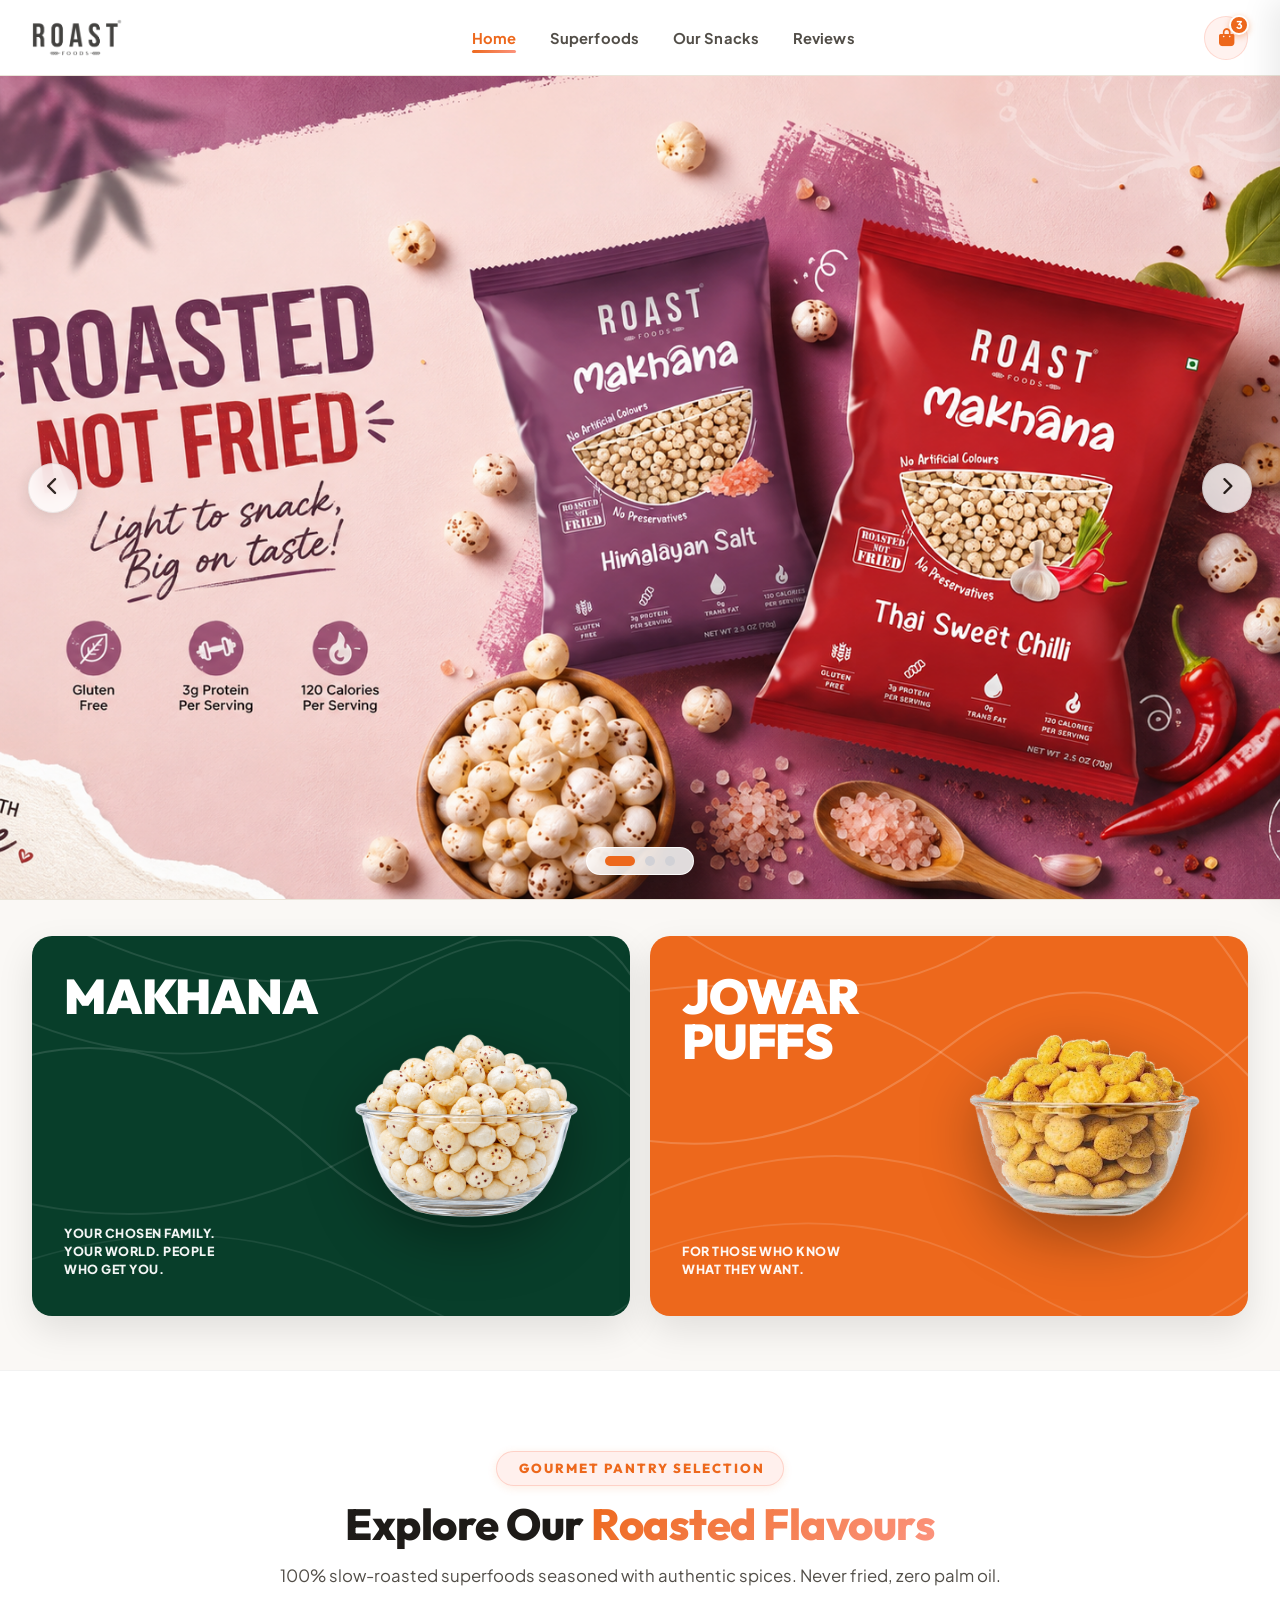
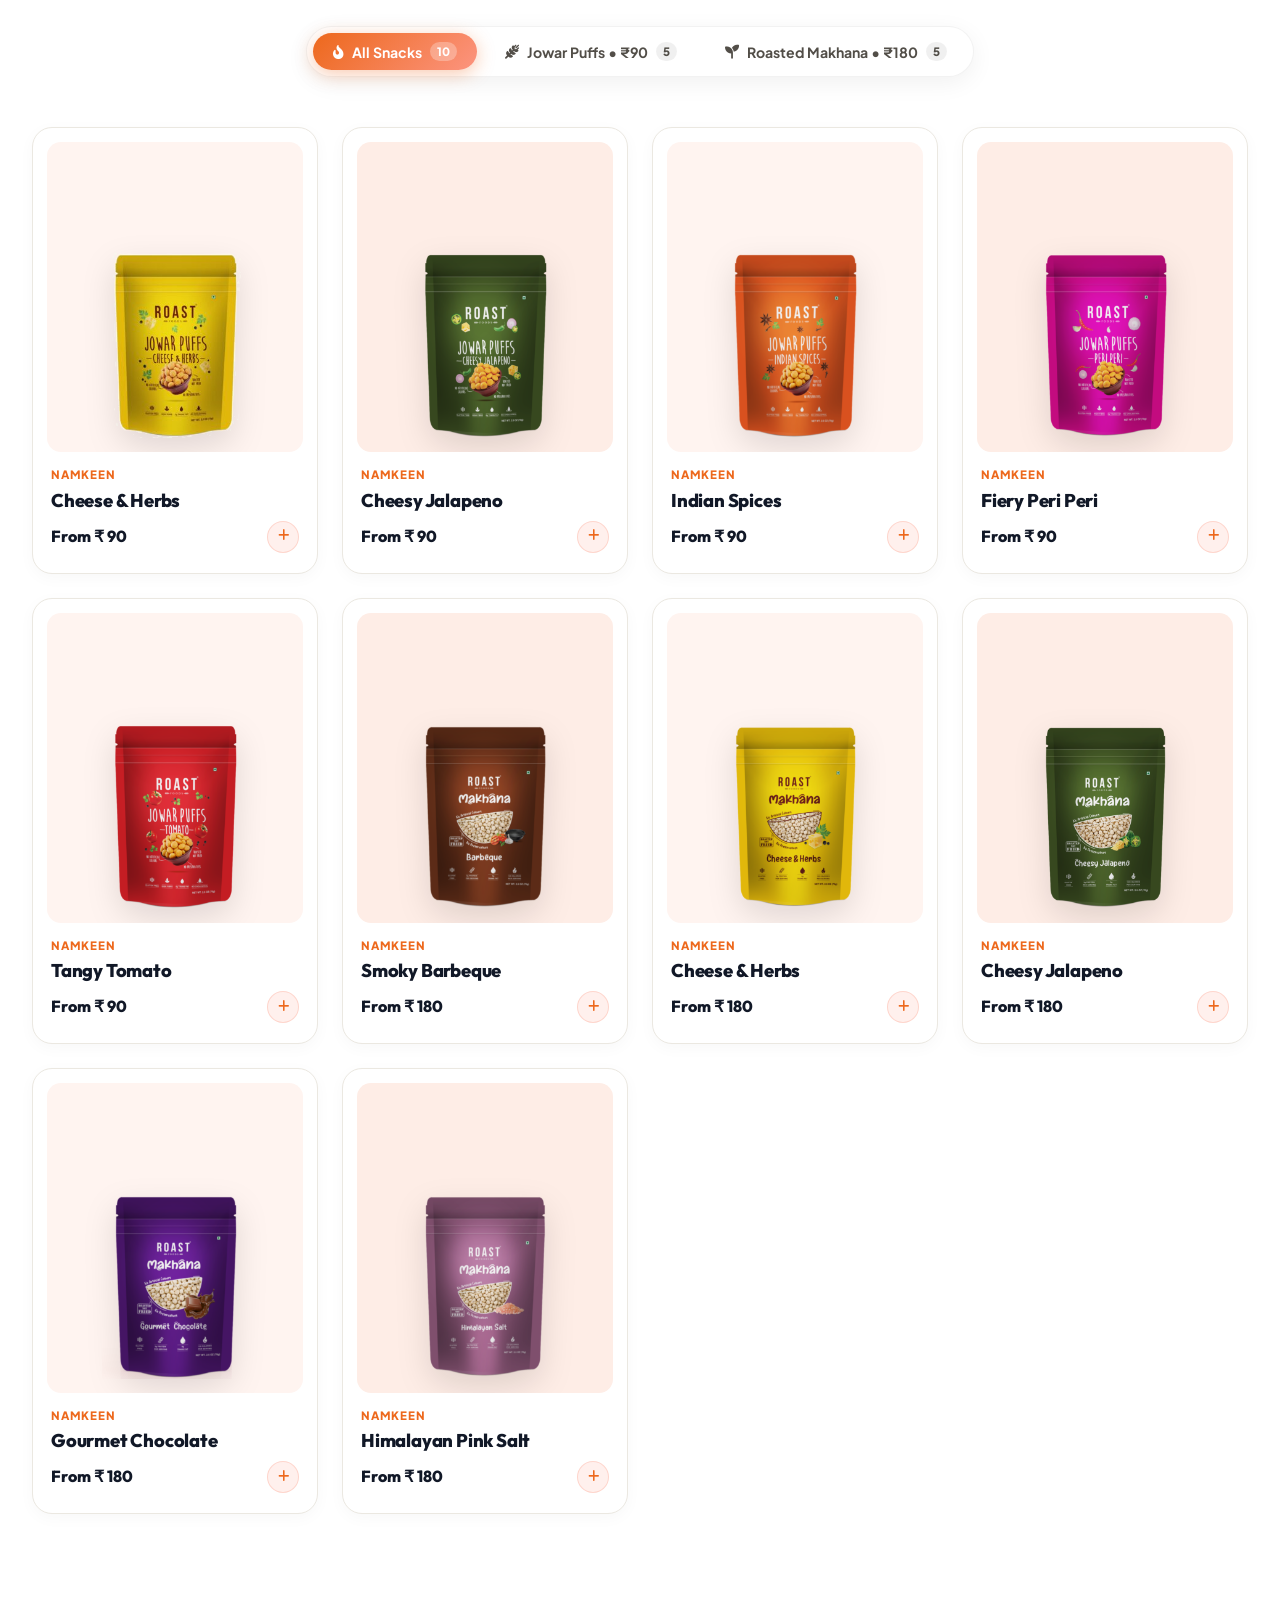
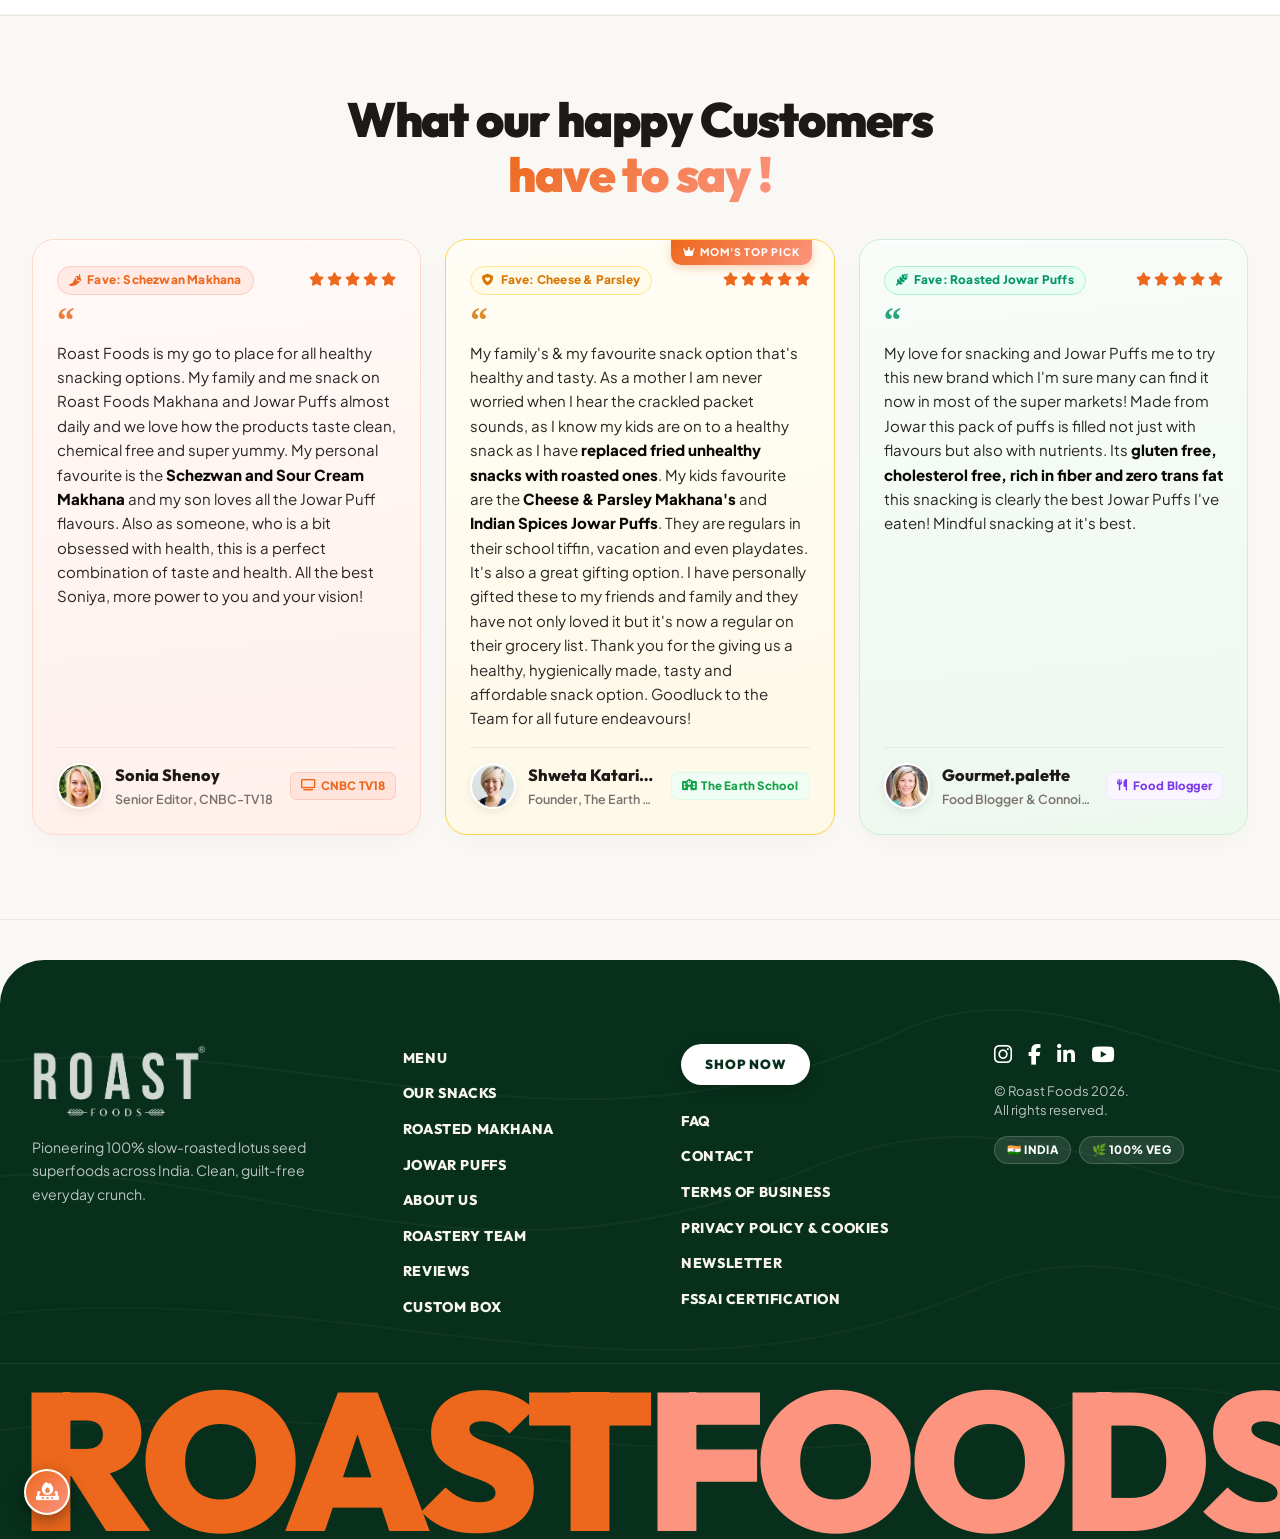
==== index.html @ 835140b7 "update" ====
<!DOCTYPE html>
<html lang="en">

<head>
  <meta charset="UTF-8">
  <meta name="viewport" content="width=device-width, initial-scale=1.0">
  <title>Roast Foods - Premium Healthy Roasted Makhana & Jowar Snacks</title>
  <!-- Favicon and App Icons -->
  <link rel="icon" type="image/x-icon" href="media/favicon/favicon.ico">
  <link rel="icon" type="image/png" sizes="32x32" href="media/favicon/favicon-32x32.png">
  <link rel="icon" type="image/png" sizes="16x16" href="media/favicon/favicon-16x16.png">
  <link rel="apple-touch-icon" sizes="180x180" href="media/favicon/apple-icon-180x180.png">
  <link rel="manifest" href="media/favicon/manifest.json">

  <!-- Stylesheets -->
  <link rel="stylesheet" href="media/css/lenis.css">
  <link rel="stylesheet" href="media/css/style.css">
  <!-- FontAwesome Icons for clean SVG-ready UI elements -->
  <link rel="stylesheet" href="https://cdnjs.cloudflare.com/ajax/libs/font-awesome/6.4.0/css/all.min.css">
</head>

<body>



  <!-- Main Header & Navigation -->
  <header class="main-header">
    <div class="container nav-container">
      <a href="#" class="brand-logo" id="mainBrandLogo">
        <img src="media/Images/logo.png" alt="Roast Foods — Roasted, Not Fried" class="brand-logo-img">
      </a>

      <ul class="nav-links">
        <li><a href="#heroSection" class="nav-link active">Home</a></li>
        <li><a href="#promoDuoSection" class="nav-link">Superfoods</a></li>
        <li><a href="#catalogSection" class="nav-link">Our Snacks</a></li>
        <li><a href="#reviewsSection" class="nav-link">Reviews</a></li>
      </ul>

      <div class="nav-actions">
        <button class="btn-icon" data-cart-toggle aria-label="View Cart" id="cartHeaderBtn">
          <i class="fa-solid fa-bag-shopping"></i>
          <span class="cart-count-badge">3</span>
        </button>
        <button class="mobile-toggle" aria-label="Toggle Navigation Menu">
          <i class="fa-solid fa-bars"></i>
        </button>
      </div>
    </div>
  </header>

  <!-- ==========================================================================
       HERO FULL-SCREEN IMAGE BANNER (AUTOSCROLL + PAGINATION)
       ========================================================================== -->
  <section class="hero-banner-section full-screen-banner" id="heroSection">
    <div class="banner-slider-wrapper">
      <div class="banner-slides-container">
        <div class="banner-slide active" data-index="0">
          <a href="#catalogSection">
            <img src="media/Images/banner1.png"
              alt="Roast Foods — Roasted Not Fried Makhana (Himalayan Salt & Thai Sweet Chilli)" class="banner-img">
          </a>
        </div>
        <div class="banner-slide" data-index="1">
          <a href="#catalogSection">
            <img src="media/Images/banner2.png"
              alt="Roast Foods — Roasted Not Fried Jowar Puffs (Tomato & Indian Spices)" class="banner-img">
          </a>
        </div>
        <div class="banner-slide" data-index="2">
          <a href="#catalogSection">
            <img src="media/Images/3.png" alt="Roast Foods — Roasted Not Fried Makhana (Peri Peri & Cheese Herbs)"
              class="banner-img">
          </a>
        </div>
      </div>

      <!-- Slider Arrow Controls -->
      <button class="banner-nav-btn prev-btn" id="prevSlide" aria-label="Previous Slide">
        <i class="fa-solid fa-chevron-left"></i>
      </button>
      <button class="banner-nav-btn next-btn" id="nextSlide" aria-label="Next Slide">
        <i class="fa-solid fa-chevron-right"></i>
      </button>

      <!-- Minimal Pagination Dots (Floating at Bottom) -->
      <div class="banner-pagination" id="bannerPagination">
        <button class="pagination-dot active" data-slide="0" aria-label="Slide 1"></button>
        <button class="pagination-dot" data-slide="1" aria-label="Slide 2"></button>
        <button class="pagination-dot" data-slide="2" aria-label="Slide 3"></button>
      </div>
    </div>
  </section>

  <!-- ==========================================================================
       DUO PROMO BANNERS (EXACT REPLICATION OF REFERENCE DESIGN)
       ========================================================================== -->
  <section class="promo-duo-section" id="promoDuoSection">
    <div class="container">
      <div class="promo-duo-grid">

        <!-- Left Promo Card: Forest Green "JOIN THE CREW" -->
        <div class="promo-card card-green">
          <!-- Abstract Contour Waves SVG Background -->
          <svg class="promo-contour-bg" viewBox="0 0 500 380" fill="none" xmlns="http://www.w3.org/2000/svg"
            preserveAspectRatio="none">
            <path d="M-50,60 Q140,180 300,50 T560,160" stroke="rgba(255, 255, 255, 0.1)" stroke-width="1.8" />
            <path d="M-80,160 Q80,40 240,220 T580,120" stroke="rgba(255, 255, 255, 0.12)" stroke-width="2" />
            <path d="M-30,260 Q160,320 320,180 T560,270" stroke="rgba(255, 255, 255, 0.09)" stroke-width="1.8" />
            <path d="M30,-10 Q200,90 350,10 T530,140" stroke="rgba(255, 255, 255, 0.11)" stroke-width="1.8" />
            <path d="M-40,340 Q150,250 310,360 T560,280" stroke="rgba(255, 255, 255, 0.08)" stroke-width="1.6" />
          </svg>

          <div class="promo-text-wrap">
            <h3 class="promo-hero-title">
              MAKHANA
            </h3>

            <div class="promo-tagline">
              YOUR CHOSEN FAMILY.<br>
              YOUR WORLD. PEOPLE<br>
              WHO GET YOU.
            </div>
          </div>

          <div class="promo-img-wrap">
            <img src="media/Images/Makhana Bg img.png" alt="Roasted Makhana Glass Bowl"
              class="promo-photo promo-photo-bowl">
          </div>
        </div>

        <!-- Right Promo Card: Orange "JOWAR PUFFS" -->
        <div class="promo-card card-orange">
          <!-- Abstract Contour Waves SVG Background -->
          <svg class="promo-contour-bg" viewBox="0 0 500 380" fill="none" xmlns="http://www.w3.org/2000/svg"
            preserveAspectRatio="none">
            <path d="M-60,70 Q120,10 260,130 T540,50" stroke="rgba(255, 255, 255, 0.16)" stroke-width="1.8" />
            <path d="M-80,180 Q90,260 250,110 T560,230" stroke="rgba(255, 255, 255, 0.18)" stroke-width="2" />
            <path d="M-40,280 Q170,160 320,280 T560,170" stroke="rgba(255, 255, 255, 0.14)" stroke-width="1.8" />
            <path d="M20,-10 Q160,110 300,-10 T520,100" stroke="rgba(255, 255, 255, 0.16)" stroke-width="1.8" />
            <path d="M-50,340 Q150,230 310,350 T560,260" stroke="rgba(255, 255, 255, 0.12)" stroke-width="1.6" />
          </svg>

          <div class="promo-text-wrap">
            <h3 class="promo-hero-title">
              JOWAR<br>
              PUFFS
            </h3>

            <div class="promo-tagline">
              FOR THOSE WHO KNOW<br>
              WHAT THEY WANT.
            </div>
          </div>

          <div class="promo-img-wrap">
            <img src="media/Images/Jowar Puffs.png" alt="Jowar Puffs Glass Bowl" class="promo-photo promo-photo-bowl">
          </div>
        </div>

      </div>
    </div>
  </section>



  <!-- ==========================================================================
       PRODUCT CATALOG & FLAVOR EXPLORER
       ========================================================================== -->
  <section class="catalog-section" id="catalogSection">
    <div class="container">
      <div class="section-header">
        <span class="section-subtitle"><i class="fa-solid fa-sparkles"></i> Gourmet Pantry Selection</span>
        <h2 class="section-title">Explore Our <span class="highlight-gradient">Roasted Flavours</span></h2>
        <p class="section-desc">100% slow-roasted superfoods seasoned with authentic spices. Never fried, zero palm oil.
        </p>
      </div>

      <!-- Category Filter Pills -->
      <div class="catalog-filter-bar">
        <button class="filter-btn active" data-filter="all">
          <i class="fa-solid fa-fire-flame-curved"></i> All Snacks <span class="filter-count">10</span>
        </button>
        <button class="filter-btn" data-filter="jowar">
          <i class="fa-solid fa-wheat-awn"></i> Jowar Puffs • ₹90 <span class="filter-count">5</span>
        </button>
        <button class="filter-btn" data-filter="makhana">
          <i class="fa-solid fa-seedling"></i> Roasted Makhana • ₹180 <span class="filter-count">5</span>
        </button>
      </div>

      <!-- Creative & Attractive Products Grid -->
      <!-- Authentic Gourmet Flavour Showcase Grid (Matching Reference Spec) -->
      <!-- Balaji & Modern D2C Style Showcase Grid (With Upward Bursting Snacks on Hover) -->
      <div class="product-grid" id="productGrid">

        <!-- Product 1: Jowar Cheese & Herbs -->
        <div class="product-card snack-interactive-card" data-category="jowar">
          <div class="snack-stage-box" style="--stage-bg: #FFF4F0;">
            <!-- Pouch & Burst Container -->
            <div class="snack-pouch-layer">
              <div class="snack-burst-layer">
                <img src="media/Images/burst_jowar_puffs.png" alt="Bursting Jowar Puffs" class="burst-flock-img" loading="lazy">
                <div class="snack-particles-cloud">
                  <span class="fly-particle fp-1"></span>
                  <span class="fly-particle fp-2"></span>
                  <span class="fly-particle fp-3"></span>
                </div>
              </div>
              <img src="media/Images/Product Image/1.png" alt="Jowar Puffs Cheese & Herbs" class="snack-pouch-img" loading="lazy">
            </div>
            <!-- Quick Add Button -->
            <button class="stage-quick-pill btn-add-cart" 
                    data-id="jowar-cheese" 
                    data-name="Jowar Puffs - Cheese & Herbs" 
                    data-price="90" 
                    data-img="media/Images/Product Image/1.png" 
                    title="Add to Cart">
              <i class="fa-solid fa-plus"></i> Quick Add
            </button>
          </div>
          <!-- Card Info -->
          <div class="snack-details-box">
            <span class="snack-category-tag">NAMKEEN</span>
            <h3 class="snack-item-name">Cheese &amp; Herbs</h3>
            <div class="snack-price-row">
              <span class="snack-price-val">From ₹ 90</span>
              <button class="snack-add-icon-btn btn-add-cart" 
                      data-id="jowar-cheese" 
                      data-name="Jowar Puffs - Cheese & Herbs" 
                      data-price="90" 
                      data-img="media/Images/Product Image/1.png" 
                      title="Add to Cart">
                <i class="fa-solid fa-plus"></i>
              </button>
            </div>
          </div>
        </div>

        <!-- Product 2: Jowar Cheesy Jalapeno -->
        <div class="product-card snack-interactive-card" data-category="jowar">
          <div class="snack-stage-box" style="--stage-bg: #FEEDE6;">
            <div class="snack-pouch-layer">
              <div class="snack-burst-layer">
                <img src="media/Images/burst_jowar_puffs.png" alt="Bursting Jowar Puffs" class="burst-flock-img" loading="lazy">
                <div class="snack-particles-cloud">
                  <span class="fly-particle fp-1"></span>
                  <span class="fly-particle fp-2"></span>
                  <span class="fly-particle fp-3"></span>
                </div>
              </div>
              <img src="media/Images/Product Image/2.png" alt="Jowar Puffs Cheesy Jalapeno" class="snack-pouch-img" loading="lazy">
            </div>
            <button class="stage-quick-pill btn-add-cart" 
                    data-id="jowar-jalapeno" 
                    data-name="Jowar Puffs - Cheesy Jalapeno" 
                    data-price="90" 
                    data-img="media/Images/Product Image/2.png" 
                    title="Add to Cart">
              <i class="fa-solid fa-plus"></i> Quick Add
            </button>
          </div>
          <div class="snack-details-box">
            <span class="snack-category-tag">NAMKEEN</span>
            <h3 class="snack-item-name">Cheesy Jalapeno</h3>
            <div class="snack-price-row">
              <span class="snack-price-val">From ₹ 90</span>
              <button class="snack-add-icon-btn btn-add-cart" 
                      data-id="jowar-jalapeno" 
                      data-name="Jowar Puffs - Cheesy Jalapeno" 
                      data-price="90" 
                      data-img="media/Images/Product Image/2.png" 
                      title="Add to Cart">
                <i class="fa-solid fa-plus"></i>
              </button>
            </div>
          </div>
        </div>

        <!-- Product 3: Jowar Indian Spices -->
        <div class="product-card snack-interactive-card" data-category="jowar">
          <div class="snack-stage-box" style="--stage-bg: #FFF4F0;">
            <div class="snack-pouch-layer">
              <div class="snack-burst-layer">
                <img src="media/Images/burst_jowar_puffs.png" alt="Bursting Jowar Puffs" class="burst-flock-img" loading="lazy">
                <div class="snack-particles-cloud">
                  <span class="fly-particle fp-1"></span>
                  <span class="fly-particle fp-2"></span>
                  <span class="fly-particle fp-3"></span>
                </div>
              </div>
              <img src="media/Images/Product Image/3.png" alt="Jowar Puffs Indian Spices" class="snack-pouch-img" loading="lazy">
            </div>
            <button class="stage-quick-pill btn-add-cart" 
                    data-id="jowar-spices" 
                    data-name="Jowar Puffs - Indian Spices" 
                    data-price="90" 
                    data-img="media/Images/Product Image/3.png" 
                    title="Add to Cart">
              <i class="fa-solid fa-plus"></i> Quick Add
            </button>
          </div>
          <div class="snack-details-box">
            <span class="snack-category-tag">NAMKEEN</span>
            <h3 class="snack-item-name">Indian Spices</h3>
            <div class="snack-price-row">
              <span class="snack-price-val">From ₹ 90</span>
              <button class="snack-add-icon-btn btn-add-cart" 
                      data-id="jowar-spices" 
                      data-name="Jowar Puffs - Indian Spices" 
                      data-price="90" 
                      data-img="media/Images/Product Image/3.png" 
                      title="Add to Cart">
                <i class="fa-solid fa-plus"></i>
              </button>
            </div>
          </div>
        </div>

        <!-- Product 4: Jowar Fiery Peri Peri -->
        <div class="product-card snack-interactive-card" data-category="jowar">
          <div class="snack-stage-box" style="--stage-bg: #FEEDE6;">
            <div class="snack-pouch-layer">
              <div class="snack-burst-layer">
                <img src="media/Images/burst_jowar_puffs.png" alt="Bursting Jowar Puffs" class="burst-flock-img" loading="lazy">
                <div class="snack-particles-cloud">
                  <span class="fly-particle fp-1"></span>
                  <span class="fly-particle fp-2"></span>
                  <span class="fly-particle fp-3"></span>
                </div>
              </div>
              <img src="media/Images/Product Image/4.png" alt="Jowar Puffs Fiery Peri Peri" class="snack-pouch-img" loading="lazy">
            </div>
            <button class="stage-quick-pill btn-add-cart" 
                    data-id="jowar-peri" 
                    data-name="Jowar Puffs - Fiery Peri Peri" 
                    data-price="90" 
                    data-img="media/Images/Product Image/4.png" 
                    title="Add to Cart">
              <i class="fa-solid fa-plus"></i> Quick Add
            </button>
          </div>
          <div class="snack-details-box">
            <span class="snack-category-tag">NAMKEEN</span>
            <h3 class="snack-item-name">Fiery Peri Peri</h3>
            <div class="snack-price-row">
              <span class="snack-price-val">From ₹ 90</span>
              <button class="snack-add-icon-btn btn-add-cart" 
                      data-id="jowar-peri" 
                      data-name="Jowar Puffs - Fiery Peri Peri" 
                      data-price="90" 
                      data-img="media/Images/Product Image/4.png" 
                      title="Add to Cart">
                <i class="fa-solid fa-plus"></i>
              </button>
            </div>
          </div>
        </div>

        <!-- Product 5: Jowar Tangy Tomato -->
        <div class="product-card snack-interactive-card" data-category="jowar">
          <div class="snack-stage-box" style="--stage-bg: #FFF4F0;">
            <div class="snack-pouch-layer">
              <div class="snack-burst-layer">
                <img src="media/Images/burst_jowar_puffs.png" alt="Bursting Jowar Puffs" class="burst-flock-img" loading="lazy">
                <div class="snack-particles-cloud">
                  <span class="fly-particle fp-1"></span>
                  <span class="fly-particle fp-2"></span>
                  <span class="fly-particle fp-3"></span>
                </div>
              </div>
              <img src="media/Images/Product Image/5.png" alt="Jowar Puffs Tangy Tomato" class="snack-pouch-img" loading="lazy">
            </div>
            <button class="stage-quick-pill btn-add-cart" 
                    data-id="jowar-tomato" 
                    data-name="Jowar Puffs - Tangy Tomato" 
                    data-price="90" 
                    data-img="media/Images/Product Image/5.png" 
                    title="Add to Cart">
              <i class="fa-solid fa-plus"></i> Quick Add
            </button>
          </div>
          <div class="snack-details-box">
            <span class="snack-category-tag">NAMKEEN</span>
            <h3 class="snack-item-name">Tangy Tomato</h3>
            <div class="snack-price-row">
              <span class="snack-price-val">From ₹ 90</span>
              <button class="snack-add-icon-btn btn-add-cart" 
                      data-id="jowar-tomato" 
                      data-name="Jowar Puffs - Tangy Tomato" 
                      data-price="90" 
                      data-img="media/Images/Product Image/5.png" 
                      title="Add to Cart">
                <i class="fa-solid fa-plus"></i>
              </button>
            </div>
          </div>
        </div>

        <!-- Product 6: Makhana Smoky Barbeque -->
        <div class="product-card snack-interactive-card" data-category="makhana">
          <div class="snack-stage-box" style="--stage-bg: #FEEDE6;">
            <div class="snack-pouch-layer">
              <div class="snack-burst-layer">
                <img src="media/Images/burst_makhana_seeds.png" alt="Bursting Roasted Makhana" class="burst-flock-img" loading="lazy">
                <div class="snack-particles-cloud">
                  <span class="fly-particle fp-1"></span>
                  <span class="fly-particle fp-2"></span>
                  <span class="fly-particle fp-3"></span>
                </div>
              </div>
              <img src="media/Images/Product Image/6.png" alt="Makhana Smoky Barbeque" class="snack-pouch-img" loading="lazy">
            </div>
            <button class="stage-quick-pill btn-add-cart" 
                    data-id="makhana-bbq" 
                    data-name="Makhana - Smoky Barbeque" 
                    data-price="180" 
                    data-img="media/Images/Product Image/6.png" 
                    title="Add to Cart">
              <i class="fa-solid fa-plus"></i> Quick Add
            </button>
          </div>
          <div class="snack-details-box">
            <span class="snack-category-tag">NAMKEEN</span>
            <h3 class="snack-item-name">Smoky Barbeque</h3>
            <div class="snack-price-row">
              <span class="snack-price-val">From ₹ 180</span>
              <button class="snack-add-icon-btn btn-add-cart" 
                      data-id="makhana-bbq" 
                      data-name="Makhana - Smoky Barbeque" 
                      data-price="180" 
                      data-img="media/Images/Product Image/6.png" 
                      title="Add to Cart">
                <i class="fa-solid fa-plus"></i>
              </button>
            </div>
          </div>
        </div>

        <!-- Product 7: Makhana Cheese & Herbs -->
        <div class="product-card snack-interactive-card" data-category="makhana">
          <div class="snack-stage-box" style="--stage-bg: #FFF4F0;">
            <div class="snack-pouch-layer">
              <div class="snack-burst-layer">
                <img src="media/Images/burst_makhana_seeds.png" alt="Bursting Roasted Makhana" class="burst-flock-img" loading="lazy">
                <div class="snack-particles-cloud">
                  <span class="fly-particle fp-1"></span>
                  <span class="fly-particle fp-2"></span>
                  <span class="fly-particle fp-3"></span>
                </div>
              </div>
              <img src="media/Images/Product Image/7.png" alt="Makhana Cheese & Herbs" class="snack-pouch-img" loading="lazy">
            </div>
            <button class="stage-quick-pill btn-add-cart" 
                    data-id="makhana-cheese" 
                    data-name="Makhana - Cheese & Herbs" 
                    data-price="180" 
                    data-img="media/Images/Product Image/7.png" 
                    title="Add to Cart">
              <i class="fa-solid fa-plus"></i> Quick Add
            </button>
          </div>
          <div class="snack-details-box">
            <span class="snack-category-tag">NAMKEEN</span>
            <h3 class="snack-item-name">Cheese &amp; Herbs</h3>
            <div class="snack-price-row">
              <span class="snack-price-val">From ₹ 180</span>
              <button class="snack-add-icon-btn btn-add-cart" 
                      data-id="makhana-cheese" 
                      data-name="Makhana - Cheese & Herbs" 
                      data-price="180" 
                      data-img="media/Images/Product Image/7.png" 
                      title="Add to Cart">
                <i class="fa-solid fa-plus"></i>
              </button>
            </div>
          </div>
        </div>

        <!-- Product 8: Makhana Cheesy Jalapeno -->
        <div class="product-card snack-interactive-card" data-category="makhana">
          <div class="snack-stage-box" style="--stage-bg: #FEEDE6;">
            <div class="snack-pouch-layer">
              <div class="snack-burst-layer">
                <img src="media/Images/burst_makhana_seeds.png" alt="Bursting Roasted Makhana" class="burst-flock-img" loading="lazy">
                <div class="snack-particles-cloud">
                  <span class="fly-particle fp-1"></span>
                  <span class="fly-particle fp-2"></span>
                  <span class="fly-particle fp-3"></span>
                </div>
              </div>
              <img src="media/Images/Product Image/8.png" alt="Makhana Cheesy Jalapeno" class="snack-pouch-img" loading="lazy">
            </div>
            <button class="stage-quick-pill btn-add-cart" 
                    data-id="makhana-jalapeno" 
                    data-name="Makhana - Cheesy Jalapeno" 
                    data-price="180" 
                    data-img="media/Images/Product Image/8.png" 
                    title="Add to Cart">
              <i class="fa-solid fa-plus"></i> Quick Add
            </button>
          </div>
          <div class="snack-details-box">
            <span class="snack-category-tag">NAMKEEN</span>
            <h3 class="snack-item-name">Cheesy Jalapeno</h3>
            <div class="snack-price-row">
              <span class="snack-price-val">From ₹ 180</span>
              <button class="snack-add-icon-btn btn-add-cart" 
                      data-id="makhana-jalapeno" 
                      data-name="Makhana - Cheesy Jalapeno" 
                      data-price="180" 
                      data-img="media/Images/Product Image/8.png" 
                      title="Add to Cart">
                <i class="fa-solid fa-plus"></i>
              </button>
            </div>
          </div>
        </div>

        <!-- Product 9: Makhana Gourmet Chocolate -->
        <div class="product-card snack-interactive-card" data-category="makhana">
          <div class="snack-stage-box" style="--stage-bg: #FFF4F0;">
            <div class="snack-pouch-layer">
              <div class="snack-burst-layer">
                <img src="media/Images/burst_makhana_seeds.png" alt="Bursting Roasted Makhana" class="burst-flock-img" loading="lazy">
                <div class="snack-particles-cloud">
                  <span class="fly-particle fp-1"></span>
                  <span class="fly-particle fp-2"></span>
                  <span class="fly-particle fp-3"></span>
                </div>
              </div>
              <img src="media/Images/Product Image/9.png" alt="Makhana Gourmet Chocolate" class="snack-pouch-img" loading="lazy">
            </div>
            <button class="stage-quick-pill btn-add-cart" 
                    data-id="makhana-chocolate" 
                    data-name="Makhana - Gourmet Chocolate" 
                    data-price="180" 
                    data-img="media/Images/Product Image/9.png" 
                    title="Add to Cart">
              <i class="fa-solid fa-plus"></i> Quick Add
            </button>
          </div>
          <div class="snack-details-box">
            <span class="snack-category-tag">NAMKEEN</span>
            <h3 class="snack-item-name">Gourmet Chocolate</h3>
            <div class="snack-price-row">
              <span class="snack-price-val">From ₹ 180</span>
              <button class="snack-add-icon-btn btn-add-cart" 
                      data-id="makhana-chocolate" 
                      data-name="Makhana - Gourmet Chocolate" 
                      data-price="180" 
                      data-img="media/Images/Product Image/9.png" 
                      title="Add to Cart">
                <i class="fa-solid fa-plus"></i>
              </button>
            </div>
          </div>
        </div>

        <!-- Product 10: Makhana Himalayan Pink Salt -->
        <div class="product-card snack-interactive-card" data-category="makhana">
          <div class="snack-stage-box" style="--stage-bg: #FEEDE6;">
            <div class="snack-pouch-layer">
              <div class="snack-burst-layer">
                <img src="media/Images/burst_makhana_seeds.png" alt="Bursting Roasted Makhana" class="burst-flock-img" loading="lazy">
                <div class="snack-particles-cloud">
                  <span class="fly-particle fp-1"></span>
                  <span class="fly-particle fp-2"></span>
                  <span class="fly-particle fp-3"></span>
                </div>
              </div>
              <img src="media/Images/Product Image/10.png" alt="Makhana Himalayan Pink Salt" class="snack-pouch-img" loading="lazy">
            </div>
            <button class="stage-quick-pill btn-add-cart" 
                    data-id="makhana-salt" 
                    data-name="Makhana - Himalayan Pink Salt" 
                    data-price="180" 
                    data-img="media/Images/Product Image/10.png" 
                    title="Add to Cart">
              <i class="fa-solid fa-plus"></i> Quick Add
            </button>
          </div>
          <div class="snack-details-box">
            <span class="snack-category-tag">NAMKEEN</span>
            <h3 class="snack-item-name">Himalayan Pink Salt</h3>
            <div class="snack-price-row">
              <span class="snack-price-val">From ₹ 180</span>
              <button class="snack-add-icon-btn btn-add-cart" 
                      data-id="makhana-salt" 
                      data-name="Makhana - Himalayan Pink Salt" 
                      data-price="180" 
                      data-img="media/Images/Product Image/10.png" 
                      title="Add to Cart">
                <i class="fa-solid fa-plus"></i>
              </button>
            </div>
          </div>
        </div>

      </div>
    </div>
  </section>


  <!-- ==========================================================================
       CUSTOMER REVIEWS & SOCIAL PROOF (BALAJI & BIKAJI STYLE SNACK SHOWCASE)
       ========================================================================== -->
  <section class="reviews-section snack-showcase-section" id="reviewsSection">
    <div class="container">

      <!-- Section Header -->
      <div class="snack-reviews-header">
        <h2 class="snack-reviews-title">
          What our happy Customers <br>
          <span class="snack-title-gradient">have to say !</span>
        </h2>
      </div>

      <!-- 3 Vibrant Snack Brand Review Cards -->
      <div class="snack-cards-grid">

        <!-- Card 1: Sonia Shenoy (Sunset Terracotta / Schezwan Passion) -->
        <div class="snack-review-card card-terracotta">
          <div class="card-top-bar">
            <span class="snack-flavor-tag tag-terracotta">
              <i class="fa-solid fa-pepper-hot"></i> Fave: Schezwan Makhana
            </span>
            <div class="card-rating-stars">
              <i class="fa-solid fa-star"></i>
              <i class="fa-solid fa-star"></i>
              <i class="fa-solid fa-star"></i>
              <i class="fa-solid fa-star"></i>
              <i class="fa-solid fa-star"></i>
            </div>
          </div>

          <div class="card-quote-wrapper">
            <div class="card-quote-mark">“</div>
            <p class="snack-quote-text">
              Roast Foods is my go to place for all healthy snacking options. My family and me snack on Roast Foods Makhana and Jowar Puffs almost daily and we love how the products taste clean, chemical free and super yummy. My personal favourite is the <strong>Schezwan and Sour Cream Makhana</strong> and my son loves all the Jowar Puff flavours. Also as someone, who is a bit obsessed with health, this is a perfect combination of taste and health. All the best Soniya, more power to you and your vision!
            </p>
          </div>

          <div class="card-author-footer">
            <div class="author-photo-box">
              <img src="media/Images/Testimonials/person1.jpg" alt="Sonia Shenoy" class="author-photo">
            </div>
            <div class="author-details">
              <h4 class="author-name">Sonia Shenoy</h4>
              <p class="author-title">Senior Editor, CNBC-TV18</p>
            </div>
            <div class="author-badge-box badge-media">
              <i class="fa-solid fa-tv"></i>
              <span>CNBC TV18</span>
            </div>
          </div>
        </div>

        <!-- Card 2: Shweta Katariya Modi (Golden Roasted Honey - Featured Mom's Choice) -->
        <div class="snack-review-card card-honey featured-card">
          <div class="featured-ribbon">
            <i class="fa-solid fa-crown"></i> MOM'S TOP PICK
          </div>

          <div class="card-top-bar">
            <span class="snack-flavor-tag tag-honey">
              <i class="fa-solid fa-shield-heart"></i> Fave: Cheese &amp; Parsley
            </span>
            <div class="card-rating-stars">
              <i class="fa-solid fa-star"></i>
              <i class="fa-solid fa-star"></i>
              <i class="fa-solid fa-star"></i>
              <i class="fa-solid fa-star"></i>
              <i class="fa-solid fa-star"></i>
            </div>
          </div>

          <div class="card-quote-wrapper">
            <div class="card-quote-mark">“</div>
            <p class="snack-quote-text">
              My family's &amp; my favourite snack option that's healthy and tasty. As a mother I am never worried when I hear the crackled packet sounds, as I know my kids are on to a healthy snack as I have <strong>replaced fried unhealthy snacks with roasted ones</strong>. My kids favourite are the <strong>Cheese &amp; Parsley Makhana's</strong> and <strong>Indian Spices Jowar Puffs</strong>. They are regulars in their school tiffin, vacation and even playdates. It's also a great gifting option. I have personally gifted these to my friends and family and they have not only loved it but it's now a regular on their grocery list. Thank you for the giving us a healthy, hygienically made, tasty and affordable snack option. Goodluck to the Team for all future endeavours!
            </p>
          </div>

          <div class="card-author-footer">
            <div class="author-photo-box">
              <img src="media/Images/Testimonials/person2.jpg" alt="Shweta Katariya Modi" class="author-photo">
            </div>
            <div class="author-details">
              <h4 class="author-name">Shweta Katariya Modi</h4>
              <p class="author-title">Founder, The Earth School</p>
            </div>
            <div class="author-badge-box badge-earth">
              <i class="fa-solid fa-school"></i>
              <span>The Earth School</span>
            </div>
          </div>
        </div>

        <!-- Card 3: Gourmet.palette (Fresh Garden Herb / Pistachio Connoisseur) -->
        <div class="snack-review-card card-matcha">
          <div class="card-top-bar">
            <span class="snack-flavor-tag tag-matcha">
              <i class="fa-solid fa-wheat-awn"></i> Fave: Roasted Jowar Puffs
            </span>
            <div class="card-rating-stars">
              <i class="fa-solid fa-star"></i>
              <i class="fa-solid fa-star"></i>
              <i class="fa-solid fa-star"></i>
              <i class="fa-solid fa-star"></i>
              <i class="fa-solid fa-star"></i>
            </div>
          </div>

          <div class="card-quote-wrapper">
            <div class="card-quote-mark">“</div>
            <p class="snack-quote-text">
              My love for snacking and Jowar Puffs me to try this new brand which I'm sure many can find it now in most of the super markets! Made from Jowar this pack of puffs is filled not just with flavours but also with nutrients. Its <strong>gluten free, cholesterol free, rich in fiber and zero trans fat</strong> this snacking is clearly the best Jowar Puffs I've eaten! Mindful snacking at it's best.
            </p>
          </div>

          <div class="card-author-footer">
            <div class="author-photo-box">
              <img src="media/Images/Testimonials/person3.jpg" alt="Gourmet.palette" class="author-photo">
            </div>
            <div class="author-details">
              <h4 class="author-name">Gourmet.palette</h4>
              <p class="author-title">Food Blogger &amp; Connoisseur</p>
            </div>
            <div class="author-badge-box badge-foodie">
              <i class="fa-solid fa-utensils"></i>
              <span>Food Blogger</span>
            </div>
          </div>
        </div>

      </div>

    </div>
  </section>


  <!-- ==========================================================================
       CART DRAWER (SLIDE OUT)
       ========================================================================== -->
  <div class="cart-drawer-backdrop" id="cartBackdrop"></div>
  <div class="cart-drawer" id="cartDrawer" data-lenis-prevent>
    <div class="cart-header">
      <h3>Your Snack Box (<span class="cart-count-badge" style="position:static; display:inline-flex;">2</span>)</h3>
      <button id="closeCartBtn" style="color: var(--text-primary); font-size: 1.3rem; padding: 4px 8px;">✕</button>
    </div>
    <div class="cart-items-body" id="cartItemsList" data-lenis-prevent>
      <!-- Injected by JS -->
    </div>
    <div class="cart-footer">
      <div
        style="background: rgba(252, 148, 127, 0.12); border: 1px dashed #fc947f; padding: 10px; border-radius: 8px; margin-bottom: 16px; font-size: 0.84rem; color: #ed681c; text-align: center; font-weight: 700;">
        🎉 You unlocked <strong>FREE Standard Shipping</strong>!
      </div>
      <div class="cart-subtotal-row">
        <span>Subtotal:</span>
        <span id="cartSubtotal" style="color: #ed681c;">₹278</span>
      </div>
      <button class="btn-primary" style="width: 100%; justify-content: center;"
        onclick="alert('Proceeding to secure checkout! Thank you for choosing Roast Foods.')">
        <span>Proceed to Checkout</span>
        <i class="fa-solid fa-lock"></i>
      </button>
    </div>
  </div>

  <!-- ==========================================================================
       AUTHENTIC ROAST FOODS FOOTER (MATCHING ORIGINAL DESIGN PHOTO)
       Clean Minimalist Layout: Logo + Quick Links + Important Links
       ========================================================================== -->
  <!-- ==========================================================================
       BESPOKE ROAST FOODS FOOTER (PURE ROASTED MAKHANA BACKDROP)
       Editorial Floating Glass Pavilion with High-Craft Brand Details
       ========================================================================== -->
  <!-- ==========================================================================
       DARK CHOCOLATE LUXURY FOOTER (ROAST FOODS ARTISAN THEME)
       Deep Cocoa & Caramel Gold Palette with Pure Roasted Makhana Texture
       ========================================================================== -->
  <!-- ==========================================================================
       BURRITO MADRE INSPIRED SHOWSTOPPER FOOTER
       Deep Forest Green, Organic Contours, Crisp Editorial Links & Giant Brand Typography
       ========================================================================== -->
  <footer class="burrito-footer" id="mainFooter">
    <!-- SVG Topographic Contour Lines Overlay -->
    <div class="burrito-contour-lines" aria-hidden="true">
      <svg viewBox="0 0 1440 600" fill="none" xmlns="http://www.w3.org/2000/svg" preserveAspectRatio="none">
        <path d="M-100 120 C 300 40, 600 240, 1000 80 C 1200 -20, 1400 180, 1600 100" stroke="rgba(255,255,255,0.07)" stroke-width="2" />
        <path d="M-100 240 C 200 160, 500 380, 900 220 C 1200 100, 1350 320, 1600 220" stroke="rgba(255,255,255,0.06)" stroke-width="2" />
        <path d="M-100 380 C 350 300, 700 500, 1100 340 C 1300 260, 1450 420, 1600 360" stroke="rgba(255,255,255,0.05)" stroke-width="2" />
        <path d="M-100 500 C 400 420, 800 580, 1200 460 C 1400 400, 1500 520, 1600 480" stroke="rgba(255,255,255,0.05)" stroke-width="2" />
      </svg>
    </div>

    <div class="burrito-footer-inner">
      <div class="container">

        <!-- Upper Editorial Grid -->
        <div class="burrito-top-grid">

          <!-- Left Column: Brand Logo & Tagline -->
          <div class="burrito-col-brand">
            <a href="#" class="burrito-logo-link">
              <img src="media/Images/logo.png" alt="Roast Foods" class="burrito-logo-img">
            </a>
            <p class="burrito-brand-desc">
              Pioneering 100% slow-roasted lotus seed superfoods across India. Clean, guilt-free everyday crunch.
            </p>
          </div>

          <!-- Nav Column 1: Menu & Story -->
          <div class="burrito-col-nav">
            <ul class="burrito-nav-links">
              <li><a href="#catalogSection">MENU</a></li>
              <li><a href="#catalogSection">OUR SNACKS</a></li>
              <li><a href="#catalogSection">ROASTED MAKHANA</a></li>
              <li><a href="#catalogSection">JOWAR PUFFS</a></li>
              <li><a href="#storySection">ABOUT US</a></li>
              <li><a href="#storySection">ROASTERY TEAM</a></li>
              <li><a href="#reviewsSection">REVIEWS</a></li>
              <li><a href="#catalogSection">CUSTOM BOX</a></li>
            </ul>
          </div>

          <!-- Nav Column 2: Legal & Pill CTA -->
          <div class="burrito-col-nav">
            <a href="#catalogSection" class="burrito-pill-cta">SHOP NOW</a>
            <ul class="burrito-nav-links">
              <li><a href="#">FAQ</a></li>
              <li><a href="mailto:care@roastfoods.com">CONTACT</a></li>
              <li><a href="#">TERMS OF BUSINESS</a></li>
              <li><a href="#">PRIVACY POLICY &amp; COOKIES</a></li>
              <li><a href="#">NEWSLETTER</a></li>
              <li><a href="#">FSSAI CERTIFICATION</a></li>
            </ul>
          </div>

          <!-- Column 3: Social & Country Badges -->
          <div class="burrito-col-social">
            <div class="burrito-social-icons">
              <a href="#" aria-label="Instagram"><i class="fa-brands fa-instagram"></i></a>
              <a href="#" aria-label="Facebook"><i class="fa-brands fa-facebook-f"></i></a>
              <a href="#" aria-label="LinkedIn"><i class="fa-brands fa-linkedin-in"></i></a>
              <a href="#" aria-label="YouTube"><i class="fa-brands fa-youtube"></i></a>
            </div>
            <p class="burrito-copyright">
              &copy; Roast Foods 2026.<br>All rights reserved.
            </p>
            <div class="burrito-badges-row">
              <span class="burrito-flag-pill" title="Made in India">🇮🇳 INDIA</span>
              <span class="burrito-flag-pill" title="100% Vegetarian">🌿 100% VEG</span>
            </div>
          </div>

        </div>

      </div>

      <!-- Giant Edge-to-Edge Typography Banner (Burrito Madre Style) -->
      <div class="burrito-giant-brand-wrap">
        <h1 class="burrito-giant-brand">
          <span class="giant-word-orange">ROAST</span>
          <span class="giant-word-red">FOODS</span>
        </h1>
        <!-- Floating Stamp Sticker (Bottom Left) -->
        <div class="burrito-floating-sticker" title="100% Air Roasted">
          <i class="fa-solid fa-fire-burner"></i>
        </div>
      </div>

    </div>
  </footer>

  <!-- Lenis Smooth Scroll Engine -->
  <script src="media/js/lenis.min.js"></script>
  <script src="media/js/app.js"></script>
</body>

</html>
---- media/css/lenis.css ----
html.lenis,
html.lenis body {
  height: auto;
  scroll-behavior: auto !important;
}

.lenis.lenis-smooth {
  scroll-behavior: auto !important;
}

.lenis.lenis-smooth [data-lenis-prevent] {
  overscroll-behavior: contain;
}

.lenis.lenis-stopped {
  overflow: clip;
}

.lenis.lenis-smooth iframe {
  pointer-events: none;
}
---- media/css/style.css ----
/* ==========================================================================
   ROAST FOODS - VIBRANT GOURMET COLORFUL DESIGN SYSTEM
   Appetizing, Rich, Modern D2C Superfood Aesthetics
   ========================================================================== */

@import url('https://fonts.googleapis.com/css2?family=Outfit:wght@400;500;600;700;800;900&family=Plus+Jakarta+Sans:wght@400;500;600;700;800&family=Syne:wght@700;800&display=swap');

:root {
  /* Vibrant Gourmet Brand Palette - Dual-Tone #ed681c & #fc947f */
  --color-primary: #ed681c;
  --color-primary-dark: #c95414;
  --color-primary-hover: #b8490e;
  --color-primary-gradient: linear-gradient(135deg, #ed681c 0%, #fc947f 100%);
  --color-secondary: #fc947f;
  --color-accent: #ed681c;
  --color-herb: #10B981;
  --color-berry: #9333EA;
  --color-cream: #FFFDF9;
  --stage-bg: #FFF3EE;

  /* Neutrals & Grays */
  --color-dark: #1E1B18;
  --color-gray-dark: #333333;
  --color-gray-medium: #555555;
  --color-gray-light: #8E8E93;
  --color-gray-subtle: #EBEBED;
  --color-gray-bg: #F8F7F4;

  /* Backgrounds with Soft Warm & Colorful Tints */
  --bg-body: #FAF8F5;
  --bg-surface: #FFFFFF;
  --bg-surface-alt: #F6F3EC;
  --bg-surface-subtle: #FFFDF9;
  --bg-card: #FFFFFF;
  --bg-card-hover: #FFFFFF;

  /* Borders */
  --border-light: #EBE5DA;
  --border-subtle: #F4EFE6;
  --border-focus: #ed681c;
  --border-dark: #1E1B18;

  /* Typography Colors */
  --text-primary: #1E1B18;
  --text-secondary: #524E48;
  --text-muted: #78736B;
  --text-dim: #A39E96;
  --text-inverse: #FFFFFF;

  /* Colorful Product Flavor Accents */
  --flavor-salt-pink: #F43F5E;
  --flavor-chilli-red: #E11D48;
  --flavor-tomato-orange: #EA580C;
  --flavor-spices-amber: #D97706;
  --flavor-peri-crimson: #BE123C;
  --flavor-cheese-gold: #F59E0B;
  --flavor-jalapeno-green: #10B981;
  --flavor-bbq-smoke: #9A3412;

  /* Typography */
  --font-heading: 'Outfit', -apple-system, BlinkMacSystemFont, 'Segoe UI', Roboto, sans-serif;
  --font-body: 'Plus Jakarta Sans', -apple-system, BlinkMacSystemFont, 'Segoe UI', Roboto, sans-serif;
  --font-accent: 'Syne', sans-serif;

  /* Soft Colorful Elevation & Glows */
  --shadow-xs: 0 2px 4px rgba(225, 29, 72, 0.04);
  --shadow-sm: 0 4px 12px rgba(30, 27, 24, 0.05);
  --shadow-md: 0 10px 30px rgba(30, 27, 24, 0.08);
  --shadow-lg: 0 18px 42px rgba(30, 27, 24, 0.12);
  --shadow-glow: 0 8px 24px rgba(225, 29, 72, 0.28);
  --shadow-card-hover: 0 16px 36px rgba(225, 29, 72, 0.12);

  /* Layout Tokens */
  --header-height: 76px;
  --radius-xs: 6px;
  --radius-sm: 10px;
  --radius-md: 16px;
  --radius-lg: 22px;
  --radius-xl: 30px;
  --radius-full: 9999px;

  /* Transitions */
  --transition-fast: 0.18s cubic-bezier(0.4, 0, 0.2, 1);
  --transition-smooth: 0.35s cubic-bezier(0.16, 1, 0.3, 1);
}

/* ==========================================================================
   RESET & BASE SETUP
   ========================================================================== */
*,
*::before,
*::after {
  margin: 0;
  padding: 0;
  box-sizing: border-box;
}

html {
  scroll-behavior: smooth;
  font-size: 16px;
  -webkit-font-smoothing: antialiased;
  -moz-osx-font-smoothing: grayscale;
}

body {
  font-family: var(--font-body);
  background-color: var(--bg-body);
  color: var(--text-primary);
  line-height: 1.6;
  overflow-x: hidden;
  position: relative;
}

/* Custom Scrollbar */
::-webkit-scrollbar {
  width: 8px;
}

::-webkit-scrollbar-track {
  background: #FAF8F5;
}

::-webkit-scrollbar-thumb {
  background: #E5D5C5;
  border-radius: 4px;
}

::-webkit-scrollbar-thumb:hover {
  background: #ed681c;
}

/* Spacious Container */
.container {
  width: 100%;
  max-width: 1560px;
  margin: 0 auto;
  padding: 0 44px;
}

a {
  text-decoration: none;
  color: inherit;
  transition: all var(--transition-fast);
}

button {
  cursor: pointer;
  border: none;
  background: none;
  font-family: inherit;
  outline: none;
}

img {
  max-width: 100%;
  height: auto;
  display: block;
}

/* Badges */
.badge {
  display: inline-flex;
  align-items: center;
  gap: 6px;
  padding: 6px 14px;
  border-radius: var(--radius-full);
  font-size: 0.78rem;
  font-weight: 700;
  letter-spacing: 0.4px;
  text-transform: uppercase;
}

.badge-glow {
  background: rgba(252, 148, 127, 0.12);
  border: 1px solid rgba(252, 148, 127, 0.28);
  color: #ed681c;
}

/* Section Header Standard */
.section-header {
  text-align: center;
  max-width: 780px;
  margin: 0 auto 52px auto;
  position: relative;
}

.section-subtitle {
  font-family: var(--font-heading);
  font-size: 0.82rem;
  font-weight: 800;
  text-transform: uppercase;
  letter-spacing: 2px;
  color: #ed681c;
  margin-bottom: 12px;
  display: inline-block;
  background: rgba(252, 148, 127, 0.14);
  padding: 6px 18px;
  border-radius: var(--radius-full);
  border: 1px solid rgba(252, 148, 127, 0.35);
  box-shadow: 0 2px 10px rgba(237, 104, 28, 0.12);
}

.section-title {
  font-family: var(--font-heading);
  font-size: clamp(2.1rem, 3.4vw, 2.9rem);
  font-weight: 800;
  line-height: 1.18;
  margin-bottom: 14px;
  letter-spacing: -0.5px;
  color: var(--text-primary);
}

.section-desc {
  color: var(--text-secondary);
  font-size: 1.05rem;
  line-height: 1.6;
}

/* ==========================================================================
   COLORFUL & SLEEK MAIN HEADER / NAVBAR
   ========================================================================== */
.main-header {
  position: sticky;
  top: 0;
  width: 100%;
  height: var(--header-height);
  z-index: 999;
  background: rgba(255, 255, 255, 0.95);
  backdrop-filter: blur(14px);
  -webkit-backdrop-filter: blur(14px);
  border-bottom: 1px solid var(--border-light);
  transition: all var(--transition-fast);
}

.main-header.scrolled {
  background: #FFFFFF;
  box-shadow: 0 4px 24px rgba(237, 104, 28, 0.08);
}

.nav-container {
  display: flex;
  align-items: center;
  justify-content: space-between;
  height: 100%;
}

.brand-logo {
  display: flex;
  align-items: center;
}

.brand-logo-img {
  height: 38px;
  width: auto;
  max-width: 190px;
  object-fit: contain;
  display: block;
  transition: transform var(--transition-fast);
}

.brand-logo:hover .brand-logo-img {
  transform: scale(1.03);
}

.footer-brand-logo {
  margin-bottom: 8px;
}

.footer-logo-img {
  height: 42px;
  max-width: 200px;
  filter: brightness(0) invert(1);
  opacity: 0.95;
}

.nav-links {
  display: flex;
  align-items: center;
  gap: 34px;
  list-style: none;
}

.nav-link {
  font-size: 0.92rem;
  font-weight: 700;
  color: var(--text-secondary);
  position: relative;
  padding: 6px 0;
  letter-spacing: 0.1px;
}

.nav-link:hover,
.nav-link.active {
  color: var(--color-primary);
}

.nav-link::after {
  content: '';
  position: absolute;
  bottom: 0;
  left: 0;
  width: 0%;
  height: 3px;
  background: var(--color-primary-gradient);
  transition: width var(--transition-fast);
  border-radius: 3px;
}

.nav-link:hover::after,
.nav-link.active::after {
  width: 100%;
}

.nav-actions {
  display: flex;
  align-items: center;
  gap: 12px;
}

.btn-icon {
  width: 44px;
  height: 44px;
  border-radius: 50%;
  background: rgba(252, 148, 127, 0.12);
  border: 1px solid rgba(252, 148, 127, 0.28);
  color: var(--color-primary);
  display: flex;
  align-items: center;
  justify-content: center;
  position: relative;
  transition: all var(--transition-fast);
  font-size: 1.1rem;
}

.btn-icon:hover {
  background: var(--color-primary);
  border-color: var(--color-primary);
  color: #FFFFFF;
  transform: translateY(-2px);
  box-shadow: 0 4px 14px rgba(237, 104, 28, 0.35);
}

.cart-count-badge {
  position: absolute;
  top: -2px;
  right: -2px;
  background: var(--color-primary);
  color: #FFFFFF;
  font-size: 0.68rem;
  font-weight: 800;
  width: 20px;
  height: 20px;
  border-radius: 50%;
  display: flex;
  align-items: center;
  justify-content: center;
  box-shadow: 0 2px 6px rgba(237, 104, 28, 0.4);
  border: 2px solid #FFFFFF;
}

.btn-primary {
  display: inline-flex;
  align-items: center;
  gap: 8px;
  background: var(--color-primary-gradient);
  color: #FFFFFF;
  font-weight: 700;
  font-size: 0.94rem;
  padding: 12px 24px;
  border-radius: var(--radius-full);
  box-shadow: 0 4px 16px rgba(237, 104, 28, 0.32);
  transition: all var(--transition-smooth);
}

.btn-primary:hover {
  transform: translateY(-2px);
  box-shadow: 0 8px 24px rgba(237, 104, 28, 0.45);
}

.btn-secondary {
  display: inline-flex;
  align-items: center;
  gap: 8px;
  background: #FFFFFF;
  border: 1px solid var(--border-light);
  color: var(--text-primary);
  font-weight: 700;
  font-size: 0.92rem;
  padding: 10px 22px;
  border-radius: var(--radius-full);
  box-shadow: var(--shadow-xs);
  transition: all var(--transition-fast);
}

.btn-secondary:hover {
  background: rgba(252, 148, 127, 0.12);
  border-color: rgba(252, 148, 127, 0.3);
  color: var(--color-primary);
  transform: translateY(-1px);
}

.mobile-toggle {
  display: none;
  color: var(--text-primary);
  font-size: 1.35rem;
  padding: 8px;
}

/* ==========================================================================
   FULL-SCREEN HERO FULL-IMAGE BANNER (EDGE-TO-EDGE + AUTOSCROLL + PAGINATION)
   ========================================================================== */
.hero-banner-section {
  position: relative;
  width: 100%;
  padding: 0;
  margin: 0;
  overflow: hidden;
  background: #FFFFFF;
}

.hero-banner-section .banner-slider-wrapper {
  position: relative;
  width: 100%;
  height: calc(100vh - var(--header-height));
  min-height: 520px;
  max-height: 960px;
  border-radius: 0;
  border: none;
  border-bottom: 1px solid var(--border-light);
  box-shadow: none;
  overflow: hidden;
}

.hero-banner-section .banner-slides-container {
  position: relative;
  width: 100%;
  height: 100%;
  overflow: hidden;
}

.banner-slide {
  position: absolute;
  inset: 0;
  width: 100%;
  height: 100%;
  opacity: 0;
  visibility: hidden;
  transition: opacity 0.6s cubic-bezier(0.4, 0, 0.2, 1), transform 0.6s cubic-bezier(0.4, 0, 0.2, 1);
  transform: scale(1.01);
}

.banner-slide.active {
  opacity: 1;
  visibility: visible;
  transform: scale(1);
  z-index: 2;
}

.banner-slide a {
  display: block;
  width: 100%;
  height: 100%;
}

.banner-img {
  width: 100%;
  height: 100%;
  object-fit: cover;
  object-position: center;
  display: block;
}

/* Floating Clean Arrow Navigation */
.banner-nav-btn {
  position: absolute;
  top: 50%;
  transform: translateY(-50%);
  width: 50px;
  height: 50px;
  border-radius: 50%;
  background: rgba(255, 255, 255, 0.9);
  backdrop-filter: blur(8px);
  -webkit-backdrop-filter: blur(8px);
  border: 1px solid rgba(0, 0, 0, 0.08);
  color: var(--text-primary);
  display: flex;
  align-items: center;
  justify-content: center;
  font-size: 1.15rem;
  box-shadow: 0 4px 18px rgba(0, 0, 0, 0.14);
  cursor: pointer;
  z-index: 10;
  transition: all var(--transition-fast);
  opacity: 0.9;
}

.banner-nav-btn:hover {
  opacity: 1;
  background: #FFFFFF;
  color: var(--color-primary);
  transform: translateY(-50%) scale(1.08);
  box-shadow: 0 6px 22px rgba(0, 0, 0, 0.2);
}

.banner-nav-btn.prev-btn {
  left: 28px;
}

.banner-nav-btn.next-btn {
  right: 28px;
}

/* Floating Minimal Pagination Dots */
.banner-pagination {
  position: absolute;
  bottom: 24px;
  left: 50%;
  transform: translateX(-50%);
  display: flex;
  align-items: center;
  justify-content: center;
  gap: 10px;
  z-index: 10;
  background: rgba(255, 255, 255, 0.85);
  backdrop-filter: blur(12px);
  -webkit-backdrop-filter: blur(12px);
  padding: 8px 18px;
  border-radius: 30px;
  border: 1px solid rgba(255, 255, 255, 0.9);
  box-shadow: 0 4px 16px rgba(0, 0, 0, 0.08);
}

.pagination-dot {
  width: 10px;
  height: 10px;
  border-radius: 50%;
  background: #D1D1D6;
  border: none;
  cursor: pointer;
  padding: 0;
  transition: all 0.35s cubic-bezier(0.16, 1, 0.3, 1);
}

.pagination-dot:hover {
  background: #8E8E93;
}

.pagination-dot.active {
  width: 30px;
  border-radius: 15px;
  background: var(--color-primary);
}

@media (max-width: 1024px) {
  .hero-banner-section .banner-slider-wrapper {
    height: 50vh;
    min-height: 400px;
  }
}

@media (max-width: 768px) {
  .hero-banner-section .banner-slider-wrapper {
    height: 45vh;
    min-height: 320px;
  }

  .banner-nav-btn {
    width: 38px;
    height: 38px;
    font-size: 0.95rem;
  }

  .banner-nav-btn.prev-btn {
    left: 12px;
  }

  .banner-nav-btn.next-btn {
    right: 12px;
  }

  .banner-pagination {
    bottom: 16px;
    padding: 6px 14px;
  }
}

/* ==========================================================================
   DUO PROMO BANNERS (EXACT REFERENCE DESIGN MATCH)
   ========================================================================== */
.promo-duo-section {
  padding: 36px 0 54px 0;
  background: var(--bg-body);
}

.promo-duo-grid {
  display: grid;
  grid-template-columns: 1fr 1fr;
  gap: 20px;
}

.promo-card {
  position: relative;
  border-radius: 20px;
  height: 380px;
  overflow: hidden;
  box-shadow: 0 14px 36px rgba(0, 0, 0, 0.1);
  transition: transform 0.4s cubic-bezier(0.16, 1, 0.3, 1), box-shadow 0.4s ease;
  display: flex;
  align-items: stretch;
}

.promo-card:hover {
  transform: translateY(-4px);
  box-shadow: 0 20px 48px rgba(0, 0, 0, 0.16);
}

/* Card Themes */
.promo-card.card-orange {
  background: #ed681c;
}

.promo-card.card-green {
  background: #083E2A;
}

/* Abstract Vector Contour Line Background */
.promo-contour-bg {
  position: absolute;
  top: 0;
  left: 0;
  width: 100%;
  height: 100%;
  pointer-events: none;
  z-index: 1;
}

/* Left Text Column */
.promo-text-wrap {
  position: relative;
  z-index: 5;
  width: 54%;
  padding: 38px 32px;
  display: flex;
  flex-direction: column;
  justify-content: space-between;
  flex-shrink: 0;
}

.promo-hero-title {
  font-family: var(--font-heading);
  font-size: clamp(2.6rem, 3.8vw, 3.6rem);
  font-weight: 900;
  line-height: 0.92;
  letter-spacing: -1.2px;
  text-transform: uppercase;
  color: #FFFFFF;
  margin: 0;
}

.promo-tagline {
  font-size: 0.78rem;
  font-weight: 800;
  letter-spacing: 0.5px;
  text-transform: uppercase;
  color: rgba(255, 255, 255, 0.95);
  line-height: 1.45;
}

/* Right Image Placement with Seamless Edge Blending */
.promo-img-wrap {
  position: absolute;
  right: 0;
  top: 0;
  bottom: 0;
  width: 55%;
  height: 100%;
  z-index: 2;
  overflow: hidden;
}

.promo-photo {
  width: 100%;
  height: 100%;
  object-fit: cover;
  object-position: center right;
  display: block;
  mask-image: linear-gradient(to right, transparent 0%, rgba(0, 0, 0, 0.6) 12%, black 24%);
  -webkit-mask-image: linear-gradient(to right, transparent 0%, rgba(0, 0, 0, 0.6) 12%, black 24%);
  transition: transform 0.5s cubic-bezier(0.16, 1, 0.3, 1);
}

.card-green .promo-img-wrap,
.card-orange .promo-img-wrap {
  display: flex;
  align-items: center;
  justify-content: center;
  padding: 10px 20px;
}

.promo-photo-bowl {
  width: 100%;
  max-width: 330px;
  height: auto;
  object-fit: contain;
  object-position: center;
  mask-image: none;
  -webkit-mask-image: none;
  filter: drop-shadow(0 20px 30px rgba(0, 0, 0, 0.35));
  transition: transform 0.5s cubic-bezier(0.16, 1, 0.3, 1);
}

.promo-card:hover .promo-photo-bowl {
  transform: scale(1.06) translateY(-4px);
}

@media (max-width: 1024px) {
  .promo-duo-grid {
    grid-template-columns: 1fr;
    gap: 20px;
  }

  .promo-card {
    height: 350px;
  }
}

@media (max-width: 640px) {
  .promo-card {
    height: auto;
    flex-direction: column;
  }

  .promo-text-wrap {
    width: 100%;
    padding: 30px 24px 20px 24px;
  }

  .promo-img-wrap {
    position: relative;
    width: 100%;
    height: 240px;
  }

  .promo-photo {
    mask-image: none;
    -webkit-mask-image: none;
  }
}

/* ==========================================================================
   STATS TICKER & TRUST BADGES (COLORFUL GOURMET CARDS)
   ========================================================================== */
.trust-strip {
  background: #FFFFFF;
  border-bottom: 1px solid var(--border-light);
  padding: 34px 0;
}

.trust-grid {
  display: grid;
  grid-template-columns: repeat(4, 1fr);
  gap: 24px;
}

.trust-item {
  display: flex;
  align-items: center;
  gap: 16px;
  padding: 16px 20px;
  border-radius: var(--radius-md);
  border: 1px solid var(--border-light);
  transition: all var(--transition-fast);
}

.trust-item:hover {
  transform: translateY(-2px);
  box-shadow: var(--shadow-sm);
}

.trust-item:nth-child(1) {
  background: #FFF5F5;
  border-color: #FED7D7;
}

.trust-item:nth-child(2) {
  background: #FFFBEB;
  border-color: #FDE68A;
}

.trust-item:nth-child(3) {
  background: #F0FDF4;
  border-color: #BBF7D0;
}

.trust-item:nth-child(4) {
  background: #EFF6FF;
  border-color: #BFDBFE;
}

.trust-icon-box {
  width: 48px;
  height: 48px;
  border-radius: 12px;
  display: flex;
  align-items: center;
  justify-content: center;
  font-size: 1.3rem;
  flex-shrink: 0;
}

.trust-item:nth-child(1) .trust-icon-box {
  background: #FFFFFF;
  color: #ed681c;
}

.trust-item:nth-child(2) .trust-icon-box {
  background: #FFFFFF;
  color: #D97706;
}

.trust-item:nth-child(3) .trust-icon-box {
  background: #FFFFFF;
  color: #16A34A;
}

.trust-item:nth-child(4) .trust-icon-box {
  background: #FFFFFF;
  color: #2563EB;
}

.trust-item h4 {
  font-size: 0.98rem;
  font-weight: 800;
  color: var(--text-primary);
  margin-bottom: 2px;
}

.trust-item p {
  font-size: 0.82rem;
  color: var(--text-secondary);
}

/* ==========================================================================
   WHY ROASTED NOT FRIED - AUTHENTIC COMPARISON
   ========================================================================== */
.comparison-section {
  padding: 96px 0;
  background: var(--bg-surface-alt);
}

.comparison-grid {
  display: grid;
  grid-template-columns: 1fr 1fr;
  gap: 32px;
  align-items: stretch;
  margin-top: 40px;
}

.comp-card {
  border-radius: var(--radius-xl);
  padding: 40px;
  position: relative;
  box-shadow: var(--shadow-sm);
  transition: transform var(--transition-smooth);
}

.comp-card:hover {
  transform: translateY(-4px);
  box-shadow: var(--shadow-md);
}

.comp-card.fried {
  background: #FFF8F8;
  border: 1px solid #FECACA;
}

.comp-card.roasted {
  background: #F0FDF4;
  border: 2px solid #86EFAC;
  box-shadow: 0 10px 30px rgba(22, 163, 74, 0.1);
}

.comp-header {
  display: flex;
  align-items: center;
  justify-content: space-between;
  margin-bottom: 28px;
  padding-bottom: 18px;
  border-bottom: 1px solid rgba(0, 0, 0, 0.06);
}

.comp-title {
  font-size: 1.45rem;
  font-weight: 800;
  color: var(--text-primary);
}

.comp-tag {
  padding: 6px 16px;
  border-radius: 20px;
  font-size: 0.76rem;
  font-weight: 800;
  text-transform: uppercase;
  letter-spacing: 0.5px;
}

.comp-card.fried .comp-tag {
  background: #FEE2E2;
  color: #DC2626;
  border: 1px solid #FECACA;
}

.comp-card.roasted .comp-tag {
  background: #16A34A;
  color: #FFFFFF;
  box-shadow: 0 3px 10px rgba(22, 163, 74, 0.3);
}

.comp-list {
  list-style: none;
  display: flex;
  flex-direction: column;
  gap: 22px;
}

.comp-list-item {
  display: flex;
  align-items: flex-start;
  gap: 16px;
}

.comp-list-item .icon {
  width: 30px;
  height: 30px;
  border-radius: 50%;
  display: flex;
  align-items: center;
  justify-content: center;
  font-size: 0.9rem;
  flex-shrink: 0;
  margin-top: 2px;
}

.comp-card.fried .comp-list-item .icon {
  background: #FEE2E2;
  color: #DC2626;
}

.comp-card.roasted .comp-list-item .icon {
  background: #DCFCE7;
  color: #15803D;
  border: 1px solid #86EFAC;
}

.comp-list-item h5 {
  font-size: 1.05rem;
  font-weight: 800;
  color: var(--text-primary);
  margin-bottom: 3px;
}

.comp-list-item p {
  font-size: 0.9rem;
  color: var(--text-secondary);
}

/* ==========================================================================
   PRODUCT CATALOG & FLAVOR EXPLORER
   ========================================================================== */
/* ==========================================================================
   PRODUCT CATALOG & FLAVOR EXPLORER (CREATIVE & VIBRANT D2C SHOWCASE)
   ========================================================================== */
.catalog-section {
  padding: 100px 0;
  background:
    radial-gradient(circle at 10% 15%, rgba(254, 226, 226, 0.5) 0%, transparent 40%),
    radial-gradient(circle at 90% 85%, rgba(254, 243, 199, 0.6) 0%, transparent 45%),
    #FDFCF7;
  border-top: 1px solid rgba(0, 0, 0, 0.05);
  border-bottom: 1px solid rgba(0, 0, 0, 0.05);
  position: relative;
}

.highlight-gradient {
  background: linear-gradient(135deg, #ed681c 0%, #fc947f 100%);
  -webkit-background-clip: text;
  -webkit-text-fill-color: transparent;
}

.catalog-filter-bar {
  display: flex;
  align-items: center;
  justify-content: center;
  gap: 8px;
  flex-wrap: wrap;
  margin: 0 auto 50px auto;
  background: #FFFFFF;
  padding: 6px;
  border-radius: 999px;
  width: fit-content;
  box-shadow: 0 6px 24px rgba(0, 0, 0, 0.06);
  border: 1px solid rgba(0, 0, 0, 0.05);
}

.filter-btn {
  padding: 9px 20px;
  border-radius: var(--radius-full);
  background: transparent;
  border: none;
  color: var(--text-secondary);
  font-size: 0.88rem;
  font-weight: 700;
  display: inline-flex;
  align-items: center;
  gap: 8px;
  cursor: pointer;
  transition: all var(--transition-fast);
}

.filter-count {
  background: rgba(0, 0, 0, 0.06);
  color: inherit;
  font-size: 0.72rem;
  font-weight: 800;
  padding: 2px 7px;
  border-radius: 999px;
  transition: all var(--transition-fast);
}

.filter-btn:hover {
  background: rgba(252, 148, 127, 0.12);
  color: var(--color-primary);
  transform: translateY(-1px);
}

.filter-btn:hover .filter-count {
  background: rgba(237, 104, 28, 0.15);
  color: var(--color-primary);
}

.filter-btn.active {
  background: var(--color-primary-gradient);
  color: #FFFFFF;
  box-shadow: 0 4px 18px rgba(237, 104, 28, 0.35);
}

.filter-btn.active .filter-count {
  background: rgba(255, 255, 255, 0.28);
  color: #FFFFFF;
}

/* ==========================================================================
   AUTHENTIC BALAJI / D2C SHOWCASE (BURSTING SNACKS ON HOVER)
   Matching User's Reference Photo: Clean White Card, Pastel Stage, Pouch + Upward Burst
   ========================================================================== */
.catalog-section {
  padding: 80px 0 100px 0;
  background: #FFFFFF;
  position: relative;
  border-top: 1px solid rgba(0, 0, 0, 0.05);
  border-bottom: 1px solid rgba(0, 0, 0, 0.05);
}

.catalog-section .section-header {
  margin-bottom: 36px;
}

.product-grid {
  display: grid;
  grid-template-columns: repeat(4, 1fr);
  gap: 24px;
}

@media (max-width: 1200px) {
  .product-grid {
    grid-template-columns: repeat(3, 1fr);
    gap: 20px;
  }
}

@media (max-width: 860px) {
  .product-grid {
    grid-template-columns: repeat(2, 1fr);
    gap: 16px;
  }
}

@media (max-width: 540px) {
  .product-grid {
    grid-template-columns: 1fr;
    gap: 16px;
  }
}

/* Outer White Card Container */
.product-card.snack-interactive-card {
  position: relative;
  background: #FFFFFF;
  border: 1px solid #EBE8E1;
  border-radius: 20px;
  padding: 14px 14px 18px 14px;
  display: flex;
  flex-direction: column;
  box-shadow: 0 4px 16px rgba(0, 0, 0, 0.03);
  transition: transform 0.4s cubic-bezier(0.16, 1, 0.3, 1), box-shadow 0.4s ease, border-color 0.3s ease;
  overflow: hidden;
}

.product-card.snack-interactive-card:hover {
  transform: translateY(-6px);
  box-shadow: 0 18px 40px rgba(0, 0, 0, 0.09);
  border-color: rgba(0, 0, 0, 0.12);
}

/* Upper Pastel Preview Stage Box */
.snack-stage-box {
  position: relative;
  background-color: var(--stage-bg, #FEF8DA);
  border-radius: 14px;
  height: 310px;
  overflow: hidden;
  display: flex;
  align-items: flex-end;
  justify-content: center;
  padding-bottom: 14px;
  transition: background-color 0.3s ease;
}

/* 1. Combined Pouch Layer (Holds pouch, cut line & bursting snacks) */
.snack-pouch-layer {
  position: relative;
  display: flex;
  flex-direction: column;
  align-items: center;
  justify-content: flex-end;
  width: 100%;
  transition: transform 0.42s cubic-bezier(0.2, 0.9, 0.3, 1);
  z-index: 3;
}

/* Front Standing Pouch */
.snack-pouch-img {
  height: 185px;
  max-height: 185px;
  width: auto;
  max-width: 82%;
  object-fit: contain;
  filter: drop-shadow(0 12px 16px rgba(0, 0, 0, 0.12));
  position: relative;
  z-index: 4;
  transition: transform 0.42s cubic-bezier(0.2, 0.9, 0.3, 1), filter 0.3s ease;
}

/* 2. Bursting Snack Layer (Emerges directly from top mouth of pouch) */
.snack-burst-layer {
  position: absolute;
  bottom: 148px;
  left: 50%;
  transform-origin: bottom center;
  transform: translateX(-50%) translateY(45px) scale(0.18);
  width: 220px;
  height: 175px;
  display: flex;
  align-items: flex-end;
  justify-content: center;
  opacity: 0;
  transition: opacity 0.3s ease, transform 0.45s cubic-bezier(0.34, 1.45, 0.64, 1);
  pointer-events: none;
  z-index: 2;
}

.burst-flock-img {
  width: 100%;
  height: 100%;
  object-fit: contain;
  object-position: bottom center;
}

/* Floating Snack Crunch Particles */
.snack-particles-cloud {
  position: absolute;
  inset: 0;
  pointer-events: none;
}

.fly-particle {
  position: absolute;
  border-radius: 50%;
  opacity: 0;
  transition: transform 0.5s cubic-bezier(0.34, 1.56, 0.64, 1), opacity 0.35s ease;
}

.fp-1 {
  width: 12px;
  height: 12px;
  background: #ed681c;
  bottom: 50px;
  left: 18%;
  box-shadow: 0 2px 6px rgba(237, 104, 28, 0.4);
}

.fp-2 {
  width: 9px;
  height: 9px;
  background: #fc947f;
  bottom: 85px;
  right: 20%;
  box-shadow: 0 2px 6px rgba(252, 148, 127, 0.4);
}

.fp-3 {
  width: 14px;
  height: 14px;
  background: #ed681c;
  bottom: 60px;
  right: 14%;
  box-shadow: 0 2px 6px rgba(237, 104, 28, 0.4);
}

/* 3. Floating Quick Add Button on Hover */
.stage-quick-pill {
  position: absolute;
  bottom: 14px;
  left: 50%;
  transform: translateX(-50%) translateY(14px);
  opacity: 0;
  z-index: 10;
  background: #FFFFFF;
  color: #111827;
  font-family: var(--font-heading, 'Syne', sans-serif);
  font-weight: 800;
  font-size: 0.8rem;
  letter-spacing: 0.3px;
  padding: 8px 18px;
  border-radius: 30px;
  border: 1px solid rgba(0, 0, 0, 0.08);
  box-shadow: 0 6px 18px rgba(0, 0, 0, 0.14);
  cursor: pointer;
  transition: all 0.25s cubic-bezier(0.16, 1, 0.3, 1);
  display: inline-flex;
  align-items: center;
  gap: 6px;
  white-space: nowrap;
}

.stage-quick-pill:hover {
  background: #ed681c;
  color: #FFFFFF;
  border-color: #ed681c;
  box-shadow: 0 8px 22px rgba(237, 104, 28, 0.35);
  transform: translateX(-50%) translateY(-2px) scale(1.04);
}

/* ==========================================================================
   INTERACTIVE HOVER STATES (SNACKS BURST DIRECTLY FROM POUCH TOP)
   ========================================================================== */
.product-card.snack-interactive-card:hover .snack-pouch-layer {
  transform: translateY(26px) scale(0.96);
}

.product-card.snack-interactive-card:hover .snack-pouch-img {
  filter: drop-shadow(0 16px 20px rgba(0, 0, 0, 0.18));
}

.product-card.snack-interactive-card:hover .snack-burst-layer {
  opacity: 1;
  transform: translateX(-50%) translateY(-14px) scale(1.18);
}

.product-card.snack-interactive-card:hover .fp-1 {
  opacity: 1;
  transform: translate(-24px, -32px) rotate(-15deg);
}

.product-card.snack-interactive-card:hover .fp-2 {
  opacity: 1;
  transform: translate(22px, -40px) rotate(25deg);
}

.product-card.snack-interactive-card:hover .fp-3 {
  opacity: 1;
  transform: translate(20px, -24px) rotate(20deg);
}

.product-card.snack-interactive-card:hover .stage-quick-pill {
  opacity: 1;
  transform: translateX(-50%) translateY(0);
}

/* ==========================================================================
   PRODUCT TEXT DETAILS (MATCHING USER'S BALAJI CARD SPEC)
   ========================================================================== */
.snack-details-box {
  padding: 14px 4px 2px 4px;
  display: flex;
  flex-direction: column;
}

.snack-category-tag {
  display: block;
  font-size: 0.72rem;
  font-weight: 800;
  color: #ed681c;
  letter-spacing: 0.8px;
  text-transform: uppercase;
  margin-bottom: 4px;
}

.snack-item-name {
  font-family: var(--font-heading, 'Syne', sans-serif);
  font-size: 1.15rem;
  font-weight: 800;
  color: #111827;
  letter-spacing: -0.2px;
  margin: 0 0 6px 0;
  line-height: 1.3;
}

.snack-price-row {
  display: flex;
  align-items: center;
  justify-content: space-between;
  margin-top: 2px;
}

.snack-price-val {
  font-family: var(--font-heading, 'Syne', sans-serif);
  font-size: 1rem;
  font-weight: 800;
  color: #111827;
}

.snack-add-icon-btn {
  width: 32px;
  height: 32px;
  border-radius: 50%;
  background: rgba(252, 148, 127, 0.14);
  color: #ed681c;
  border: 1px solid rgba(252, 148, 127, 0.3);
  display: flex;
  align-items: center;
  justify-content: center;
  font-size: 0.8rem;
  cursor: pointer;
  transition: all 0.2s ease;
}

.snack-add-icon-btn:hover {
  background: #ed681c;
  color: #FFFFFF;
  border-color: #ed681c;
  box-shadow: 0 4px 12px rgba(237, 104, 28, 0.35);
  transform: scale(1.1);
}

.snack-add-icon-btn:active {
  transform: scale(0.95);
}

/* ==========================================================================
   INTERACTIVE SNACK BOX CUSTOMIZER (BUILD YOUR 4-PACK)
   ========================================================================== */
.box-builder-section {
  padding: 96px 0;
  background: var(--bg-surface-alt);
  position: relative;
}

.builder-layout {
  display: grid;
  grid-template-columns: 1fr 1.15fr;
  gap: 48px;
  align-items: center;
}

.box-preview-container {
  background: #FFFFFF;
  border: 1px solid var(--border-light);
  border-radius: var(--radius-xl);
  padding: 36px;
  box-shadow: var(--shadow-md);
  text-align: center;
  position: relative;
}

.box-slots-grid {
  display: grid;
  grid-template-columns: repeat(2, 1fr);
  gap: 16px;
  margin: 28px 0;
}

.box-slot {
  aspect-ratio: 1;
  background: var(--bg-surface-alt);
  border: 2px dashed #D4CDC0;
  border-radius: var(--radius-lg);
  display: flex;
  flex-direction: column;
  align-items: center;
  justify-content: center;
  padding: 14px;
  position: relative;
  transition: all var(--transition-fast);
}

.box-slot.filled {
  border-style: solid;
  border-color: var(--color-primary);
  background: #FFF5F7;
  box-shadow: 0 4px 14px rgba(225, 29, 72, 0.12);
}

.box-slot img {
  max-height: 85px;
  object-fit: contain;
  margin-bottom: 6px;
}

.box-slot .slot-title {
  font-size: 0.78rem;
  font-weight: 700;
  color: var(--text-primary);
}

.box-slot .remove-slot {
  position: absolute;
  top: 6px;
  right: 6px;
  width: 24px;
  height: 24px;
  border-radius: 50%;
  background: #FEE2E2;
  color: #DC2626;
  display: flex;
  align-items: center;
  justify-content: center;
  font-size: 0.75rem;
  font-weight: 800;
  transition: all var(--transition-fast);
}

.box-slot .remove-slot:hover {
  background: #FECACA;
  transform: scale(1.1);
}

.slot-placeholder {
  color: var(--text-muted);
  font-size: 0.85rem;
  font-weight: 600;
  display: flex;
  flex-direction: column;
  align-items: center;
  gap: 6px;
}

.builder-options-list {
  display: grid;
  grid-template-columns: repeat(2, 1fr);
  gap: 14px;
  max-height: 480px;
  overflow-y: auto;
  padding-right: 8px;
}

.flavor-picker-card {
  background: #FFFFFF;
  border: 1px solid var(--border-light);
  border-radius: var(--radius-md);
  padding: 14px;
  display: flex;
  align-items: center;
  gap: 12px;
  cursor: pointer;
  box-shadow: var(--shadow-xs);
  transition: all var(--transition-fast);
}

.flavor-picker-card:hover {
  background: #FFF5F7;
  border-color: #FECDD3;
  transform: translateY(-2px);
  box-shadow: 0 4px 14px rgba(225, 29, 72, 0.12);
}

.flavor-picker-card img {
  width: 44px;
  height: 44px;
  object-fit: contain;
}

.flavor-picker-info h5 {
  font-size: 0.88rem;
  font-weight: 800;
  color: var(--text-primary);
  line-height: 1.2;
}

.flavor-picker-info p {
  font-size: 0.75rem;
  color: var(--text-muted);
  margin-top: 2px;
}

/* ==========================================================================
   INTERACTIVE SNACK QUIZ (FIND YOUR SNACK MATCH)
   ========================================================================== */
.quiz-section {
  padding: 96px 0;
  background: #FFFFFF;
  border-top: 1px solid var(--border-light);
  border-bottom: 1px solid var(--border-light);
  position: relative;
}

.quiz-card-container {
  max-width: 800px;
  margin: 0 auto;
  background: #FFFFFF;
  border: 1px solid var(--border-light);
  border-radius: var(--radius-xl);
  padding: 48px;
  box-shadow: var(--shadow-md);
  position: relative;
}

.quiz-progress-steps {
  display: flex;
  align-items: center;
  justify-content: center;
  gap: 16px;
  margin-bottom: 36px;
}

.step-indicator {
  width: 38px;
  height: 38px;
  border-radius: 50%;
  background: var(--bg-surface-alt);
  border: 1px solid var(--border-light);
  color: var(--text-muted);
  display: flex;
  align-items: center;
  justify-content: center;
  font-weight: 800;
  font-size: 0.9rem;
}

.step-indicator.active {
  background: var(--color-primary-gradient);
  color: #FFFFFF;
  border-color: transparent;
  box-shadow: 0 3px 12px rgba(225, 29, 72, 0.35);
}

.quiz-question-title {
  font-family: var(--font-heading);
  font-size: 1.55rem;
  font-weight: 800;
  text-align: center;
  margin-bottom: 28px;
  color: var(--text-primary);
}

.quiz-options-grid {
  display: grid;
  grid-template-columns: repeat(2, 1fr);
  gap: 16px;
}

.quiz-option-btn {
  background: var(--bg-surface-alt);
  border: 1px solid var(--border-light);
  border-radius: var(--radius-md);
  padding: 20px;
  text-align: left;
  transition: all var(--transition-fast);
  display: flex;
  align-items: center;
  gap: 16px;
}

.quiz-option-btn:hover {
  background: #FFF5F7;
  border-color: #FECDD3;
  transform: translateY(-2px);
  box-shadow: 0 4px 12px rgba(225, 29, 72, 0.12);
}

.quiz-option-btn.selected {
  background: #FFF1F2;
  border-color: var(--color-primary);
  box-shadow: 0 0 0 2px var(--color-primary);
}

.quiz-option-icon {
  font-size: 1.8rem;
}

.quiz-option-text strong {
  display: block;
  font-size: 0.98rem;
  color: var(--text-primary);
  font-weight: 800;
}

.quiz-option-text span {
  font-size: 0.8rem;
  color: var(--text-secondary);
}

.quiz-result-box {
  display: none;
  text-align: center;
  padding: 20px;
}

/* ==========================================================================
   THE CLEAN ROASTING STORY (PROCESS & HERITAGE)
   ========================================================================== */
.story-section {
  padding: 96px 0;
  background: var(--bg-surface-alt);
}

.story-timeline {
  display: grid;
  grid-template-columns: repeat(4, 1fr);
  gap: 24px;
  margin-top: 48px;
  position: relative;
}

.timeline-step {
  background: #FFFFFF;
  border: 1px solid var(--border-light);
  border-radius: var(--radius-lg);
  padding: 30px 24px;
  position: relative;
  box-shadow: var(--shadow-xs);
  transition: all var(--transition-smooth);
}

.timeline-step:hover {
  transform: translateY(-4px);
  border-color: #FECDD3;
  box-shadow: var(--shadow-md);
}

.step-num {
  font-family: var(--font-accent);
  font-size: 2.2rem;
  font-weight: 800;
  color: #ed681c;
  margin-bottom: 12px;
  line-height: 1;
}

.timeline-step:nth-child(2) .step-num {
  color: #fc947f;
}

.timeline-step:nth-child(3) .step-num {
  color: #D97706;
}

.timeline-step:nth-child(4) .step-num {
  color: #10B981;
}

.timeline-step h4 {
  font-size: 1.12rem;
  font-weight: 800;
  color: var(--text-primary);
  margin-bottom: 10px;
}

.timeline-step p {
  font-size: 0.88rem;
  color: var(--text-secondary);
}

/* ==========================================================================
   CUSTOMER REVIEWS (BALAJI & BIKAJI STYLE SNACK BRAND SHOWCASE)
   Warm, appetizing, clean food-centric design without heavy background gradients
   ========================================================================== */
.snack-showcase-section {
  padding: 76px 0 84px;
  background: #FAF8F4;
  position: relative;
  border-top: 1px solid #EFE8DC;
  border-bottom: 1px solid #EFE8DC;
}

/* Header Section */
.snack-reviews-header {
  text-align: center;
  max-width: 760px;
  margin: 0 auto 36px;
  position: relative;
  z-index: 2;
}

.snack-reviews-title {
  font-family: var(--font-heading, 'Syne', sans-serif);
  font-size: clamp(2.2rem, 4vw, 3rem);
  font-weight: 900;
  line-height: 1.15;
  letter-spacing: -1.2px;
  color: #1C1917;
  margin: 0;
}

.snack-title-gradient {
  background: linear-gradient(135deg, #ed681c 0%, #fc947f 100%);
  -webkit-background-clip: text;
  -webkit-text-fill-color: transparent;
}

/* 3-Column Snack Review Cards Grid */
.snack-cards-grid {
  display: grid;
  grid-template-columns: repeat(3, 1fr);
  gap: 24px;
  position: relative;
  z-index: 2;
  align-items: stretch;
}

/* Base Card Styling - Compact & Balanced */
.snack-review-card {
  border-radius: 22px;
  padding: 26px 24px 24px;
  display: flex;
  flex-direction: column;
  justify-content: space-between;
  position: relative;
  overflow: hidden;
  box-shadow: 0 8px 24px -6px rgba(0, 0, 0, 0.04), inset 0 1px 0 rgba(255, 255, 255, 0.9);
  transition: transform 0.3s cubic-bezier(0.16, 1, 0.3, 1), box-shadow 0.3s cubic-bezier(0.16, 1, 0.3, 1);
}

.snack-review-card:hover {
  transform: translateY(-6px);
}

/* Featured Badge Ribbon on Center Card */
.featured-ribbon {
  position: absolute;
  top: 0;
  right: 22px;
  background: linear-gradient(135deg, #ed681c 0%, #fc947f 100%);
  color: #FFFFFF;
  font-size: 0.65rem;
  font-weight: 800;
  letter-spacing: 0.8px;
  padding: 4px 12px 5px;
  border-bottom-left-radius: 10px;
  border-bottom-right-radius: 10px;
  box-shadow: 0 3px 10px rgba(237, 104, 28, 0.3);
  display: inline-flex;
  align-items: center;
  gap: 5px;
  text-transform: uppercase;
}

/* Card Themes & Palettes */
.card-terracotta {
  background: linear-gradient(175deg, #FFF9F7 0%, #FFF0EB 100%);
  border: 1.5px solid #FFD9CE;
}

.card-terracotta:hover {
  box-shadow: 0 16px 36px -8px rgba(237, 104, 28, 0.15);
}

.tag-terracotta {
  background: rgba(252, 148, 127, 0.14);
  color: #ed681c;
  border: 1px solid rgba(252, 148, 127, 0.35);
}

.card-terracotta .card-quote-mark {
  color: #ed681c;
}

.card-honey {
  background: linear-gradient(175deg, #FFFDF5 0%, #FEF9E7 100%);
  border: 1.5px solid #FCD34D;
}

.card-honey:hover {
  box-shadow: 0 18px 38px -8px rgba(217, 119, 6, 0.18);
}

.tag-honey {
  background: #FFFBEB;
  color: #D97706;
  border: 1px solid #FDE68A;
}

.card-honey .card-quote-mark {
  color: #D97706;
}

.card-matcha {
  background: linear-gradient(175deg, #F9FCF9 0%, #EDF8EF 100%);
  border: 1.5px solid #CDEFD5;
}

.card-matcha:hover {
  box-shadow: 0 16px 36px -8px rgba(16, 185, 129, 0.15);
}

.tag-matcha {
  background: #ECFDF5;
  color: #059669;
  border: 1px solid #A7F3D0;
}

.card-matcha .card-quote-mark {
  color: #059669;
}

/* Card Top Bar */
.card-top-bar {
  display: flex;
  align-items: center;
  justify-content: space-between;
  gap: 10px;
  margin-bottom: 12px;
}

.snack-flavor-tag {
  display: inline-flex;
  align-items: center;
  gap: 6px;
  font-size: 0.74rem;
  font-weight: 800;
  padding: 4px 11px;
  border-radius: 9999px;
  letter-spacing: 0.2px;
}

.card-rating-stars {
  color: #ed681c;
  display: inline-flex;
  gap: 3px;
  font-size: 0.84rem;
}

/* Card Quote Section - Compact Spacing */
.card-quote-wrapper {
  position: relative;
  margin-bottom: 16px;
  flex: 1 1 auto;
}

.card-quote-mark {
  font-family: 'Georgia', serif;
  font-size: 2.2rem;
  line-height: 0.8;
  display: block;
  margin: 0 0 6px 0;
  font-weight: 900;
  user-select: none;
  opacity: 0.85;
}

.snack-quote-text {
  position: relative;
  z-index: 1;
  font-family: var(--font-body, 'Plus Jakarta Sans', sans-serif);
  font-size: 0.94rem;
  line-height: 1.62;
  color: #292524;
  margin: 0;
}

.snack-quote-text strong {
  color: #0C0A09;
  font-weight: 800;
}

/* Author Footer */
.card-author-footer {
  display: flex;
  align-items: center;
  gap: 12px;
  padding-top: 14px;
  border-top: 1px solid rgba(0, 0, 0, 0.06);
}

.author-photo-box {
  width: 46px;
  height: 46px;
  min-width: 46px;
  border-radius: 50%;
  overflow: hidden;
  border: 2.5px solid #FFFFFF;
  box-shadow: 0 3px 10px rgba(0, 0, 0, 0.08);
}

.author-photo {
  width: 100%;
  height: 100%;
  object-fit: cover;
  display: block;
}

.author-details {
  flex: 1 1 auto;
  min-width: 0;
}

.author-name {
  font-family: var(--font-heading, 'Syne', sans-serif);
  font-size: 1.02rem;
  font-weight: 800;
  color: #1C1917;
  margin: 0 0 2px;
  white-space: nowrap;
  overflow: hidden;
  text-overflow: ellipsis;
}

.author-title {
  font-size: 0.78rem;
  font-weight: 600;
  color: #78716C;
  margin: 0;
  white-space: nowrap;
  overflow: hidden;
  text-overflow: ellipsis;
}

.author-badge-box {
  display: inline-flex;
  align-items: center;
  gap: 5px;
  font-size: 0.72rem;
  font-weight: 800;
  padding: 4px 10px;
  border-radius: 7px;
  letter-spacing: 0.2px;
  white-space: nowrap;
}

.badge-media {
  background: rgba(252, 148, 127, 0.14);
  color: #ed681c;
  border: 1px solid rgba(252, 148, 127, 0.35);
}

.badge-earth {
  background: #F0FDF4;
  color: #16A34A;
  border: 1px solid #DCFCE7;
}

.badge-foodie {
  background: #FAF5FF;
  color: #7C3AED;
  border: 1px solid #EDE9FE;
}

/* Responsive Styles */
@media (max-width: 1080px) {
  .snack-cards-grid {
    grid-template-columns: 1fr;
    max-width: 580px;
    margin: 30px auto 0;
  }
  .snack-review-card {
    padding: 24px 20px;
  }
}

@media (max-width: 680px) {
  .snack-reviews-header {
    margin-bottom: 26px;
  }
  .card-top-bar {
    flex-wrap: wrap;
    gap: 8px;
  }
  .author-badge-box {
    display: none;
  }
}

/* ==========================================================================
   CART DRAWER & MODAL
   ========================================================================== */
.cart-drawer-backdrop {
  position: fixed;
  inset: 0;
  background: rgba(0, 0, 0, 0.45);
  backdrop-filter: blur(4px);
  z-index: 2000;
  opacity: 0;
  pointer-events: none;
  transition: opacity var(--transition-smooth);
}

.cart-drawer-backdrop.open {
  opacity: 1;
  pointer-events: all;
}

.cart-drawer {
  position: fixed;
  top: 0;
  right: 0;
  bottom: 0;
  width: 100%;
  max-width: 420px;
  background: #FFFFFF;
  border-left: 1px solid var(--border-light);
  z-index: 2001;
  transform: translateX(100%);
  transition: transform var(--transition-smooth);
  display: flex;
  flex-direction: column;
  box-shadow: -10px 0 30px rgba(0, 0, 0, 0.08);
}

.cart-drawer.open {
  transform: translateX(0);
}

.cart-header {
  padding: 24px;
  border-bottom: 1px solid var(--border-light);
  display: flex;
  align-items: center;
  justify-content: space-between;
}

.cart-header h3 {
  font-family: var(--font-heading);
  font-size: 1.3rem;
  font-weight: 800;
  color: var(--text-primary);
}

.cart-items-body {
  flex: 1;
  overflow-y: auto;
  padding: 24px;
  display: flex;
  flex-direction: column;
  gap: 16px;
}

.cart-item-row {
  display: flex;
  align-items: center;
  gap: 14px;
  background: var(--bg-surface-alt);
  padding: 12px;
  border-radius: var(--radius-md);
  border: 1px solid var(--border-light);
}

.cart-item-row img {
  width: 50px;
  height: 50px;
  object-fit: contain;
}

.cart-item-info {
  flex: 1;
}

.cart-item-info h5 {
  font-size: 0.9rem;
  font-weight: 800;
  color: var(--text-primary);
}

.cart-item-info span {
  font-size: 0.8rem;
  color: var(--color-primary);
  font-weight: 800;
}

.cart-qty-ctrls {
  display: flex;
  align-items: center;
  gap: 8px;
}

.qty-btn {
  width: 26px;
  height: 26px;
  border-radius: 6px;
  background: #FFFFFF;
  border: 1px solid var(--border-light);
  color: var(--text-primary);
  display: flex;
  align-items: center;
  justify-content: center;
  font-size: 0.85rem;
  font-weight: 700;
}

.qty-btn:hover {
  background: var(--color-primary);
  color: #FFFFFF;
}

.cart-footer {
  padding: 24px;
  border-top: 1px solid var(--border-light);
  background: var(--bg-surface-alt);
}

.cart-subtotal-row {
  display: flex;
  align-items: center;
  justify-content: space-between;
  margin-bottom: 16px;
  font-size: 1.15rem;
  font-weight: 800;
  color: var(--text-primary);
}

/* ==========================================================================
   AUTHENTIC ROAST FOODS FOOTER (MATCHING USER'S PHOTO)
   Clean Minimalist Layout: Logo + Quick Links + Important Links
   ========================================================================== */
/* ==========================================================================
   BURRITO MADRE INSPIRED SHOWSTOPPER FOOTER
   Deep Forest Green (#082F1C), Contour Lines, Crisp Editorial Nav & Giant Typography
   ========================================================================== */
.burrito-footer {
  position: relative;
  background-color: #082F1C;
  color: #FFFFFF;
  padding: 84px 0 0;
  overflow: hidden;
  border-top-left-radius: 44px;
  border-top-right-radius: 44px;
  margin-top: 40px;
}

/* Background Topographic Contour Lines */
.burrito-contour-lines {
  position: absolute;
  inset: 0;
  pointer-events: none;
  z-index: 1;
  opacity: 0.65;
}

.burrito-contour-lines svg {
  width: 100%;
  height: 100%;
  display: block;
}

.burrito-footer-inner {
  position: relative;
  z-index: 2;
}

/* Upper Editorial Grid */
.burrito-top-grid {
  display: grid;
  grid-template-columns: 1.4fr 1fr 1.15fr 1.1fr;
  gap: 48px;
  align-items: flex-start;
  margin-bottom: 44px;
}

/* Brand Column */
.burrito-col-brand {
  display: flex;
  flex-direction: column;
  align-items: flex-start;
}

.burrito-logo-link {
  display: inline-block;
  margin-bottom: 18px;
  transition: opacity 0.2s ease, transform 0.2s ease;
}

.burrito-logo-link:hover {
  opacity: 0.88;
  transform: translateY(-2px);
}

.burrito-logo-img {
  width: 175px;
  max-width: 100%;
  height: auto;
  display: block;
  filter: brightness(0) invert(1);
}

.burrito-brand-desc {
  font-size: 0.88rem;
  line-height: 1.68;
  color: rgba(255, 255, 255, 0.72);
  margin: 0;
  max-width: 290px;
}

/* Nav Columns */
.burrito-col-nav {
  display: flex;
  flex-direction: column;
}

.burrito-nav-links {
  list-style: none;
  padding: 0;
  margin: 0;
  display: flex;
  flex-direction: column;
  gap: 10px;
}

.burrito-nav-links a {
  font-family: var(--font-heading, 'Syne', sans-serif);
  font-size: 0.88rem;
  font-weight: 800;
  letter-spacing: 0.6px;
  color: #F8F5F0;
  text-decoration: none;
  text-transform: uppercase;
  transition: color 0.2s ease, transform 0.2s ease;
  display: inline-block;
}

.burrito-nav-links a:hover {
  color: #fc947f;
  transform: translateX(4px);
}

/* White Pill CTA Button (LOCATIONS style) */
.burrito-pill-cta {
  display: inline-flex;
  align-items: center;
  justify-content: center;
  background: #FFFFFF;
  color: #082F1C;
  font-family: var(--font-heading, 'Syne', sans-serif);
  font-weight: 900;
  font-size: 0.82rem;
  letter-spacing: 0.8px;
  padding: 10px 24px;
  border-radius: 50px;
  text-decoration: none;
  margin-bottom: 22px;
  align-self: flex-start;
  transition: all 0.25s cubic-bezier(0.16, 1, 0.3, 1);
  box-shadow: 0 4px 14px rgba(0, 0, 0, 0.2);
}

.burrito-pill-cta:hover {
  background: #ed681c;
  color: #FFFFFF;
  transform: translateY(-2px);
  box-shadow: 0 8px 20px rgba(237, 104, 28, 0.4);
}

/* Social & Legal Column */
.burrito-col-social {
  display: flex;
  flex-direction: column;
  align-items: flex-start;
}

.burrito-social-icons {
  display: flex;
  gap: 16px;
  font-size: 1.3rem;
  margin-bottom: 16px;
}

.burrito-social-icons a {
  color: #FFFFFF;
  transition: color 0.2s ease, transform 0.2s ease;
  display: inline-flex;
}

.burrito-social-icons a:hover {
  color: #fc947f;
  transform: translateY(-2px);
}

.burrito-copyright {
  font-size: 0.82rem;
  line-height: 1.5;
  color: rgba(255, 255, 255, 0.72);
  margin: 0 0 16px;
}

.burrito-badges-row {
  display: flex;
  gap: 8px;
  flex-wrap: wrap;
}

.burrito-flag-pill {
  display: inline-flex;
  align-items: center;
  gap: 6px;
  font-size: 0.72rem;
  font-weight: 800;
  letter-spacing: 0.4px;
  padding: 4px 12px;
  border-radius: 20px;
  background: rgba(255, 255, 255, 0.1);
  border: 1px solid rgba(255, 255, 255, 0.18);
  color: #FFFFFF;
}

/* ==========================================================================
   GIANT EDGE-TO-EDGE BURRITO MADRE BRAND TYPOGRAPHY
   ========================================================================== */
.burrito-giant-brand-wrap {
  position: relative;
  width: 100%;
  overflow: hidden;
  padding: 16px 0 0;
  line-height: 0.82;
  user-select: none;
  border-top: 1px solid rgba(255, 255, 255, 0.08);
}

.burrito-giant-brand {
  font-family: var(--font-heading, 'Syne', sans-serif);
  font-weight: 900;
  font-size: clamp(4.2rem, 15.2vw, 17rem);
  text-transform: uppercase;
  letter-spacing: -0.04em;
  line-height: 0.82;
  margin: 0;
  white-space: nowrap;
  display: flex;
  justify-content: space-between;
  width: 100%;
  padding: 0 20px;
}

.giant-word-orange {
  color: #ed681c;
}

.giant-word-red {
  color: #fc947f;
}

/* Floating Stamp Sticker */
.burrito-floating-sticker {
  position: absolute;
  bottom: 24px;
  left: 24px;
  width: 46px;
  height: 46px;
  border-radius: 50%;
  background: linear-gradient(135deg, #ed681c 0%, #fc947f 100%);
  color: #FFFFFF;
  display: flex;
  align-items: center;
  justify-content: center;
  font-size: 1.15rem;
  box-shadow: 0 6px 18px rgba(0, 0, 0, 0.4);
  z-index: 10;
  border: 2.5px solid #FFFFFF;
  animation: pulseSticker 3s infinite ease-in-out;
}

@keyframes pulseSticker {
  0%, 100% { transform: scale(1); }
  50% { transform: scale(1.08); }
}

/* Toast Notifications */
.toast-container {
  position: fixed;
  bottom: 24px;
  right: 24px;
  z-index: 3000;
  display: flex;
  flex-direction: column;
  gap: 10px;
  pointer-events: none;
}

.toast {
  background: #FFFFFF;
  border: 1px solid var(--border-light);
  border-left: 4px solid var(--color-primary);
  color: var(--text-primary);
  padding: 14px 20px;
  border-radius: var(--radius-md);
  box-shadow: var(--shadow-lg);
  display: flex;
  align-items: center;
  gap: 12px;
  font-size: 0.92rem;
  font-weight: 700;
  animation: slideToastIn 0.3s ease forwards;
  pointer-events: all;
}

@keyframes slideToastIn {
  from {
    transform: translateX(100%);
    opacity: 0;
  }

  to {
    transform: translateX(0);
    opacity: 1;
  }
}

/* ==========================================================================
   RESPONSIVE MEDIA QUERIES
   ========================================================================== */
@media (max-width: 1280px) {
  .container {
    padding: 0 32px;
  }
}

@media (max-width: 1024px) {
  .container {
    padding: 0 24px;
  }

  .hero-grid {
    grid-template-columns: 1fr;
    text-align: center;
    gap: 36px;
  }

  .hero-content {
    display: flex;
    flex-direction: column;
    align-items: center;
  }

  .hero-highlights-row {
    justify-content: center;
  }

  .hero-cta-group {
    justify-content: center;
  }

  .slider-bottom-controls {
    justify-content: center;
  }

  .trust-grid {
    grid-template-columns: repeat(2, 1fr);
  }

  .comparison-grid {
    grid-template-columns: 1fr;
  }

  .builder-layout {
    grid-template-columns: 1fr;
  }

  .story-timeline {
    grid-template-columns: repeat(2, 1fr);
  }

  .reviews-grid,
  .testi-grid {
    grid-template-columns: 1fr;
    max-width: 640px;
    margin: 0 auto 40px;
  }

  .testi-trust-strip {
    grid-template-columns: repeat(2, 1fr);
    gap: 14px;
  }

  .chocolate-values-ribbon {
    grid-template-columns: repeat(2, 1fr);
    gap: 20px;
  }

  .burrito-top-grid {
    grid-template-columns: 1.2fr 1fr 1fr;
    gap: 36px;
  }

  .burrito-col-social {
    grid-column: span 3;
    flex-direction: row;
    align-items: center;
    justify-content: space-between;
    padding-top: 24px;
    border-top: 1px solid rgba(255, 255, 255, 0.08);
  }
}

@media (max-width: 768px) {
  .nav-links {
    display: none;
  }

  .mobile-toggle {
    display: block;
  }

  .hero-title {
    font-size: 2.2rem;
  }

  .floating-tag {
    display: none;
  }

  .testi-trust-strip {
    grid-template-columns: 1fr;
    gap: 12px;
    padding: 18px 20px;
  }

  .trust-pill-item {
    justify-content: flex-start;
  }

  .quiz-options-grid {
    grid-template-columns: 1fr;
  }

  .trust-grid {
    grid-template-columns: 1fr;
  }

  .snack-stage-box {
    height: 260px;
  }

  .snack-pouch-img {
    height: 170px;
    max-height: 170px;
  }

  .burrito-footer {
    padding: 60px 0 0;
    border-top-left-radius: 28px;
    border-top-right-radius: 28px;
  }

  .burrito-top-grid {
    grid-template-columns: 1fr;
    gap: 28px;
  }

  .burrito-col-social {
    grid-column: span 1;
    flex-direction: column;
    align-items: flex-start;
    gap: 12px;
  }

  .burrito-giant-brand {
    font-size: clamp(3.2rem, 14vw, 6.5rem);
    padding: 0 10px;
  }

  .burrito-floating-sticker {
    width: 38px;
    height: 38px;
    font-size: 0.95rem;
    bottom: 12px;
    left: 12px;
  }
}
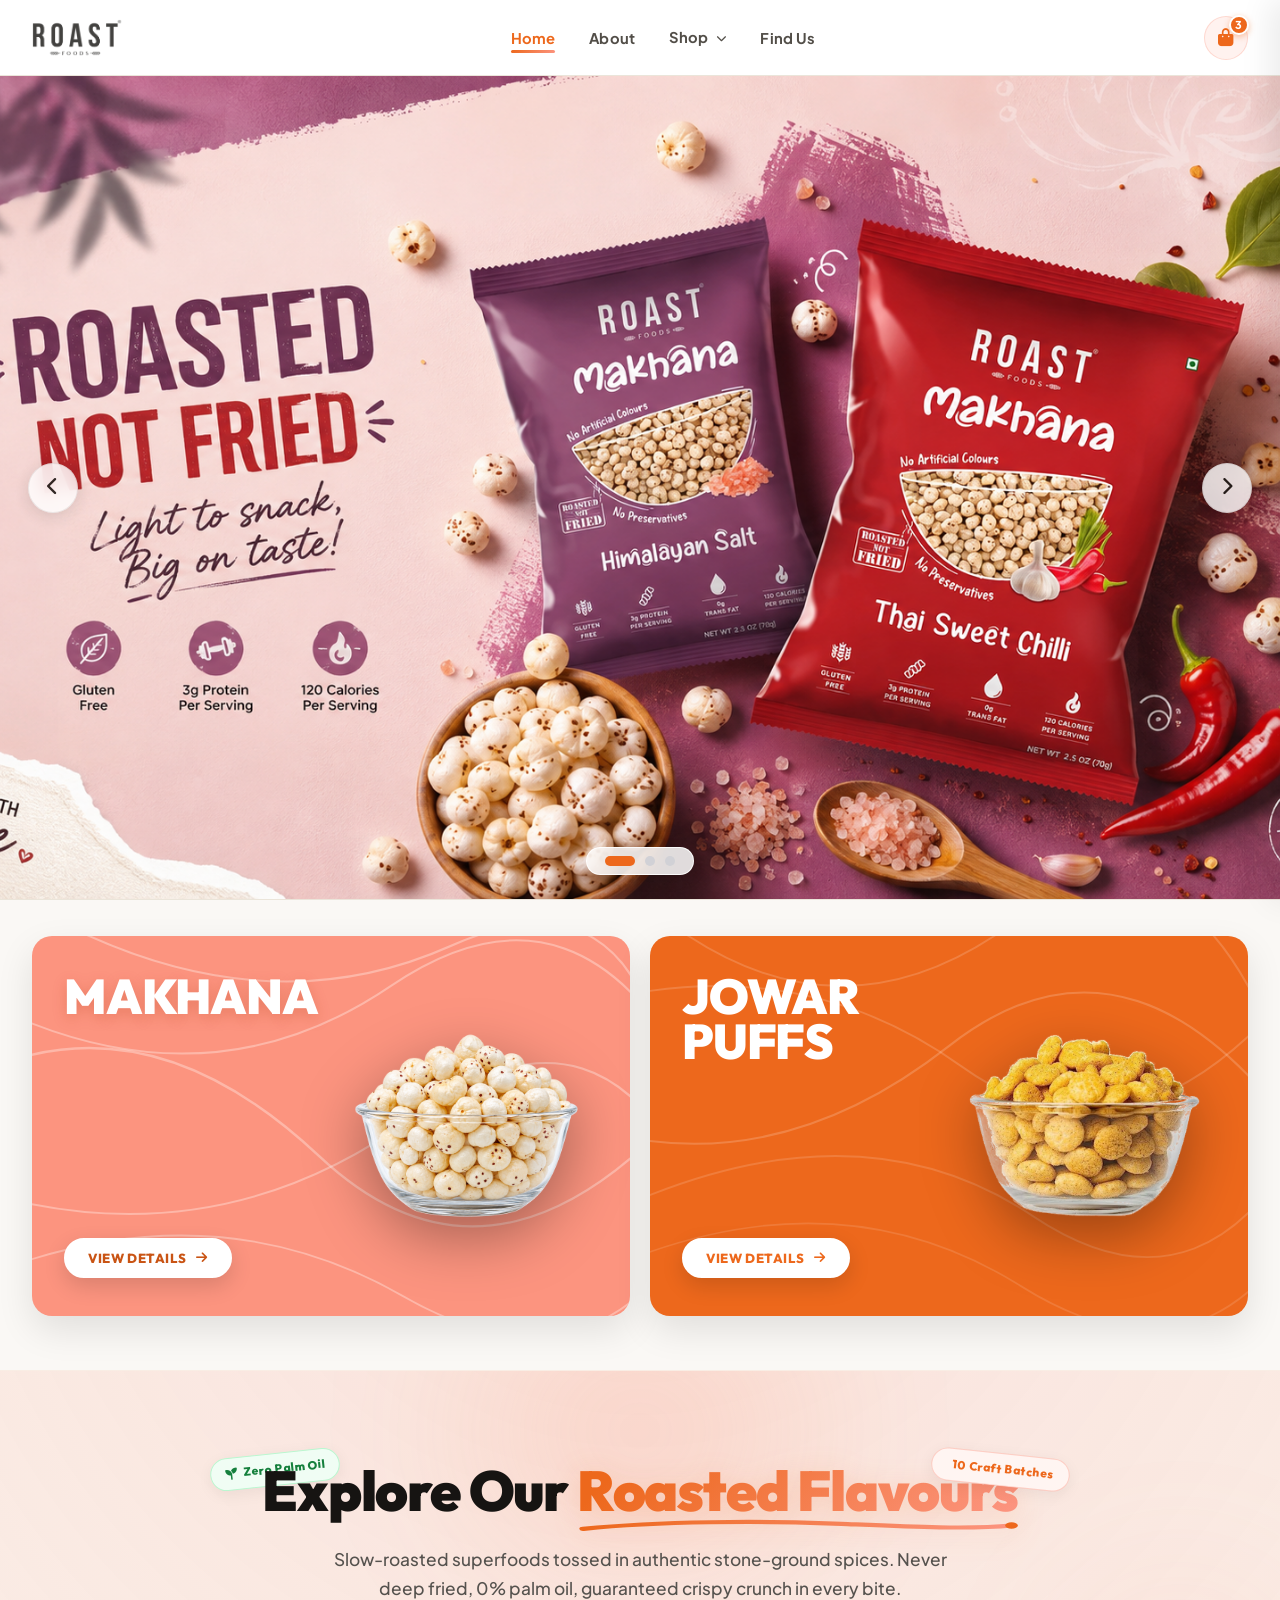
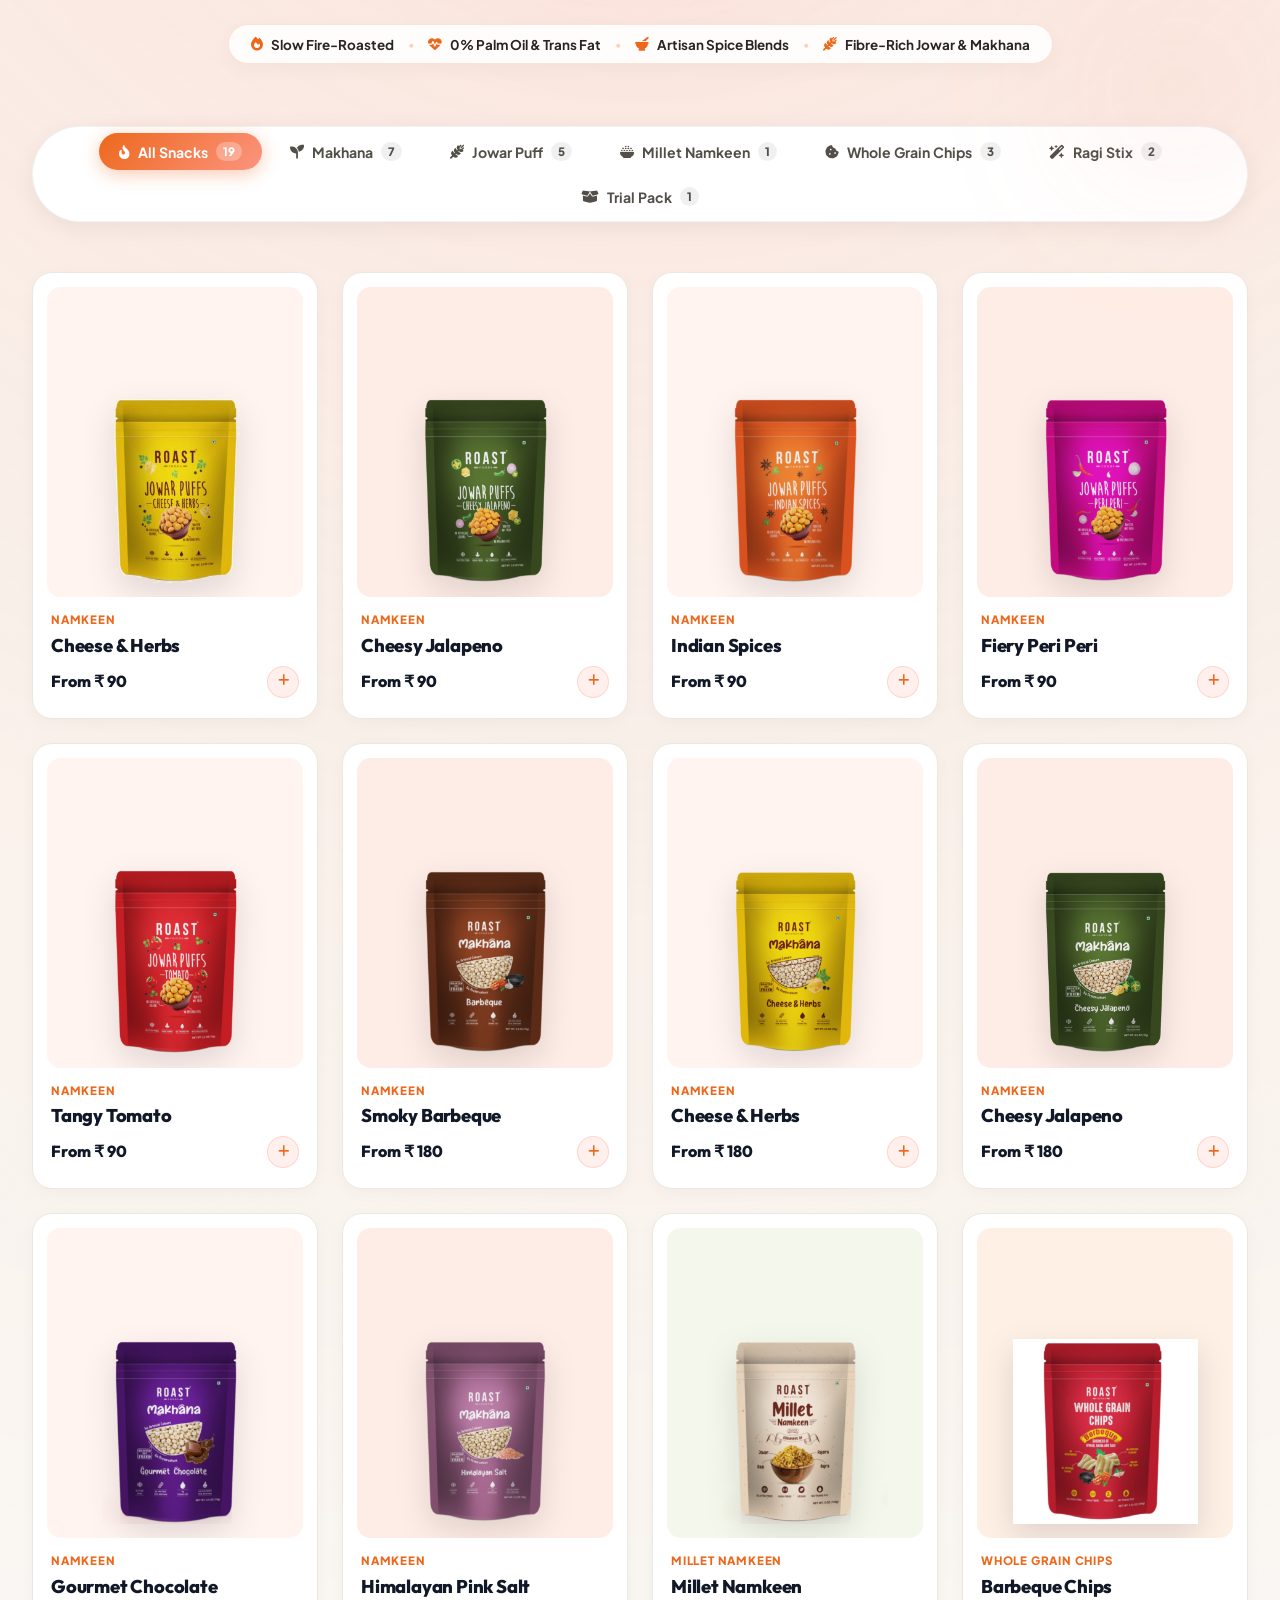
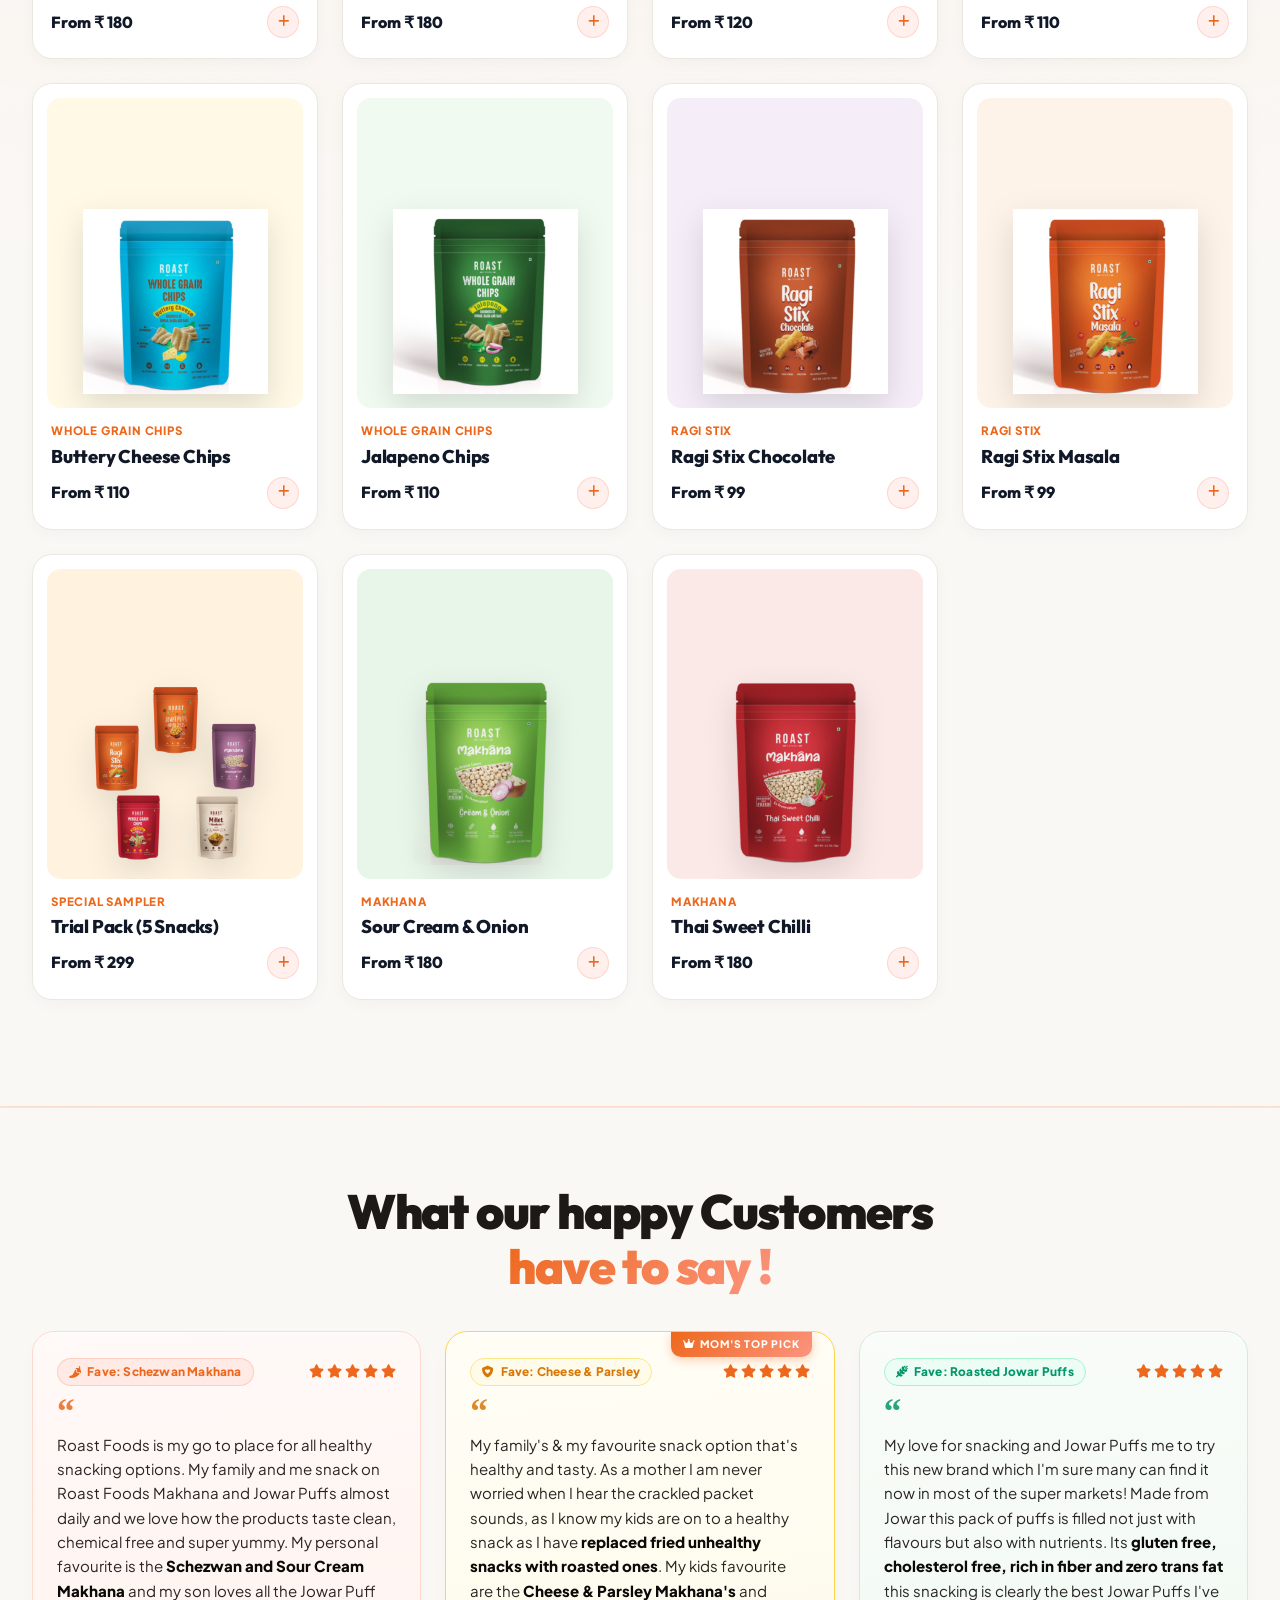
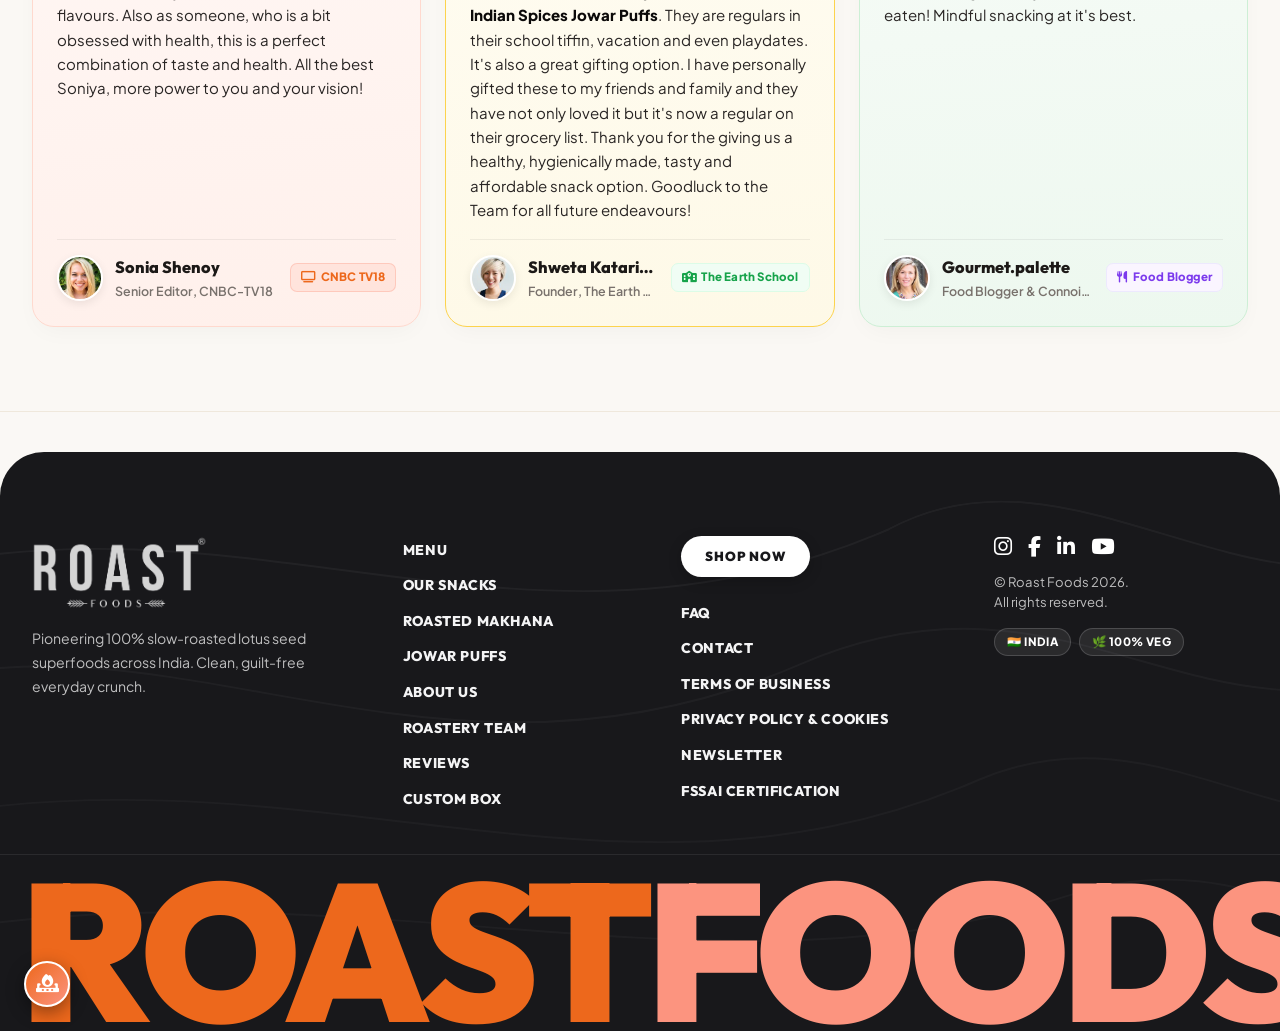
==== commit 4f942a66: "update" ====
--- a/index.html
+++ b/index.html
@@ -32,9 +32,21 @@
 
       <ul class="nav-links">
         <li><a href="#heroSection" class="nav-link active">Home</a></li>
-        <li><a href="#promoDuoSection" class="nav-link">Superfoods</a></li>
-        <li><a href="#catalogSection" class="nav-link">Our Snacks</a></li>
-        <li><a href="#reviewsSection" class="nav-link">Reviews</a></li>
+        <li><a href="about.html" class="nav-link">About</a></li>
+        <li class="nav-dropdown-wrapper">
+          <a href="#catalogSection" class="nav-link nav-dropdown-trigger" id="shopNavDropdownBtn" aria-haspopup="true" aria-expanded="false">
+            Shop <i class="fa-solid fa-chevron-down nav-chevron-icon"></i>
+          </a>
+          <div class="nav-dropdown-menu" id="shopDropdownMenu">
+            <a href="#catalogSection" class="dropdown-item" data-filter-select="makhana">Makhana</a>
+            <a href="#catalogSection" class="dropdown-item" data-filter-select="jowar">Jowar Puff</a>
+            <a href="#catalogSection" class="dropdown-item" data-filter-select="millet">Millet Namkeen</a>
+            <a href="#catalogSection" class="dropdown-item" data-filter-select="chips">Whole Grain Chips</a>
+            <a href="#catalogSection" class="dropdown-item" data-filter-select="ragi">Ragi Stix</a>
+            <a href="#catalogSection" class="dropdown-item" data-filter-select="trial">Trial Pack</a>
+          </div>
+        </li>
+        <li><a href="#mainFooter" class="nav-link">Find Us</a></li>
       </ul>
 
       <div class="nav-actions">
@@ -99,16 +111,16 @@
     <div class="container">
       <div class="promo-duo-grid">
 
-        <!-- Left Promo Card: Forest Green "JOIN THE CREW" -->
+        <!-- Left Promo Card: Coral Peach "MAKHANA" -->
         <div class="promo-card card-green">
           <!-- Abstract Contour Waves SVG Background -->
           <svg class="promo-contour-bg" viewBox="0 0 500 380" fill="none" xmlns="http://www.w3.org/2000/svg"
             preserveAspectRatio="none">
-            <path d="M-50,60 Q140,180 300,50 T560,160" stroke="rgba(255, 255, 255, 0.1)" stroke-width="1.8" />
-            <path d="M-80,160 Q80,40 240,220 T580,120" stroke="rgba(255, 255, 255, 0.12)" stroke-width="2" />
-            <path d="M-30,260 Q160,320 320,180 T560,270" stroke="rgba(255, 255, 255, 0.09)" stroke-width="1.8" />
-            <path d="M30,-10 Q200,90 350,10 T530,140" stroke="rgba(255, 255, 255, 0.11)" stroke-width="1.8" />
-            <path d="M-40,340 Q150,250 310,360 T560,280" stroke="rgba(255, 255, 255, 0.08)" stroke-width="1.6" />
+            <path d="M-50,60 Q140,180 300,50 T560,160" stroke="rgba(255, 255, 255, 0.28)" stroke-width="2" />
+            <path d="M-80,160 Q80,40 240,220 T580,120" stroke="rgba(255, 255, 255, 0.32)" stroke-width="2.2" />
+            <path d="M-30,260 Q160,320 320,180 T560,270" stroke="rgba(255, 255, 255, 0.26)" stroke-width="2" />
+            <path d="M30,-10 Q200,90 350,10 T530,140" stroke="rgba(255, 255, 255, 0.28)" stroke-width="2" />
+            <path d="M-40,340 Q150,250 310,360 T560,280" stroke="rgba(255, 255, 255, 0.24)" stroke-width="1.8" />
           </svg>
 
           <div class="promo-text-wrap">
@@ -116,10 +128,11 @@
               MAKHANA
             </h3>
 
-            <div class="promo-tagline">
-              YOUR CHOSEN FAMILY.<br>
-              YOUR WORLD. PEOPLE<br>
-              WHO GET YOU.
+            <div class="promo-footer-wrap">
+              <button type="button" class="promo-theme-btn" data-promo="makhana" aria-label="View Makhana details">
+                <span>View Details</span>
+                <i class="fa-solid fa-arrow-right"></i>
+              </button>
             </div>
           </div>
 
@@ -147,9 +160,11 @@
               PUFFS
             </h3>
 
-            <div class="promo-tagline">
-              FOR THOSE WHO KNOW<br>
-              WHAT THEY WANT.
+            <div class="promo-footer-wrap">
+              <button type="button" class="promo-theme-btn" data-promo="jowar" aria-label="View Jowar Puffs details">
+                <span>View Details</span>
+                <i class="fa-solid fa-arrow-right"></i>
+              </button>
             </div>
           </div>
 
@@ -168,24 +183,96 @@
        PRODUCT CATALOG & FLAVOR EXPLORER
        ========================================================================== -->
   <section class="catalog-section" id="catalogSection">
+    <!-- Ambient Culinary Glows -->
+    <div class="catalog-ambient-glow" aria-hidden="true">
+      <div class="glow-orb glow-orb-1"></div>
+      <div class="glow-orb glow-orb-2"></div>
+    </div>
+
     <div class="container">
-      <div class="section-header">
-        <span class="section-subtitle"><i class="fa-solid fa-sparkles"></i> Gourmet Pantry Selection</span>
-        <h2 class="section-title">Explore Our <span class="highlight-gradient">Roasted Flavours</span></h2>
-        <p class="section-desc">100% slow-roasted superfoods seasoned with authentic spices. Never fried, zero palm oil.
+      <div class="section-header catalog-rich-header">
+        
+        <!-- Showstopper Headline with Handcrafted Wave Underline -->
+        <div class="catalog-title-wrapper">
+          <!-- Floating side accent sticker -->
+          <span class="catalog-side-sticker sticker-left">
+            <i class="fa-solid fa-seedling"></i> Zero Palm Oil
+          </span>
+
+          <h2 class="section-title catalog-main-title">
+            Explore Our 
+            <span class="artisan-gradient-word">
+              Roasted Flavours
+              <svg class="handcrafted-underline-svg" viewBox="0 0 280 18" fill="none" xmlns="http://www.w3.org/2000/svg" preserveAspectRatio="none">
+                <path d="M4 13C52 4 116 3 168 7C206 10 248 14 276 9" stroke="url(#flavourStrokeGrad)" stroke-width="5" stroke-linecap="round"/>
+                <circle cx="276" cy="9" r="4" fill="#ED681C" />
+                <defs>
+                  <linearGradient id="flavourStrokeGrad" x1="4" y1="9" x2="276" y2="9" gradientUnits="userSpaceOnUse">
+                    <stop stop-color="#ED681C" />
+                    <stop offset="1" stop-color="#FC947F" />
+                  </linearGradient>
+                </defs>
+              </svg>
+            </span>
+          </h2>
+
+          <span class="catalog-side-sticker sticker-right">
+            <i class="fa-solid fa-sparkles"></i> 10 Craft Batches
+          </span>
+        </div>
+
+        <!-- Enhanced Description -->
+        <p class="section-desc catalog-desc">
+          Slow-roasted superfoods tossed in authentic stone-ground spices. Never deep fried, 0% palm oil, guaranteed crispy crunch in every bite.
         </p>
+
+        <!-- Interactive Pantry Perks Strip -->
+        <div class="pantry-perks-strip">
+          <div class="perk-chip">
+            <span class="perk-icon"><i class="fa-solid fa-fire"></i></span>
+            <span class="perk-label">Slow Fire-Roasted</span>
+          </div>
+          <div class="perk-divider">•</div>
+          <div class="perk-chip">
+            <span class="perk-icon"><i class="fa-solid fa-heart-pulse"></i></span>
+            <span class="perk-label">0% Palm Oil &amp; Trans Fat</span>
+          </div>
+          <div class="perk-divider">•</div>
+          <div class="perk-chip">
+            <span class="perk-icon"><i class="fa-solid fa-mortar-pestle"></i></span>
+            <span class="perk-label">Artisan Spice Blends</span>
+          </div>
+          <div class="perk-divider">•</div>
+          <div class="perk-chip">
+            <span class="perk-icon"><i class="fa-solid fa-wheat-awn"></i></span>
+            <span class="perk-label">Fibre-Rich Jowar &amp; Makhana</span>
+          </div>
+        </div>
+
       </div>
 
       <!-- Category Filter Pills -->
       <div class="catalog-filter-bar">
         <button class="filter-btn active" data-filter="all">
-          <i class="fa-solid fa-fire-flame-curved"></i> All Snacks <span class="filter-count">10</span>
+          <i class="fa-solid fa-fire-flame-curved"></i> All Snacks <span class="filter-count">19</span>
+        </button>
+        <button class="filter-btn" data-filter="makhana">
+          <i class="fa-solid fa-seedling"></i> Makhana <span class="filter-count">7</span>
         </button>
         <button class="filter-btn" data-filter="jowar">
-          <i class="fa-solid fa-wheat-awn"></i> Jowar Puffs • ₹90 <span class="filter-count">5</span>
+          <i class="fa-solid fa-wheat-awn"></i> Jowar Puff <span class="filter-count">5</span>
         </button>
-        <button class="filter-btn" data-filter="makhana">
-          <i class="fa-solid fa-seedling"></i> Roasted Makhana • ₹180 <span class="filter-count">5</span>
+        <button class="filter-btn" data-filter="millet">
+          <i class="fa-solid fa-bowl-rice"></i> Millet Namkeen <span class="filter-count">1</span>
+        </button>
+        <button class="filter-btn" data-filter="chips">
+          <i class="fa-solid fa-cookie-bite"></i> Whole Grain Chips <span class="filter-count">3</span>
+        </button>
+        <button class="filter-btn" data-filter="ragi">
+          <i class="fa-solid fa-wand-magic-sparkles"></i> Ragi Stix <span class="filter-count">2</span>
+        </button>
+        <button class="filter-btn" data-filter="trial">
+          <i class="fa-solid fa-box-open"></i> Trial Pack <span class="filter-count">1</span>
         </button>
       </div>
 
@@ -590,6 +677,366 @@
                       data-name="Makhana - Himalayan Pink Salt" 
                       data-price="180" 
                       data-img="media/Images/Product Image/10.png" 
+                      title="Add to Cart">
+                <i class="fa-solid fa-plus"></i>
+              </button>
+            </div>
+          </div>
+        </div>
+
+        <!-- Product 11: Millet Namkeen Standy Pouch -->
+        <div class="product-card snack-interactive-card" data-category="millet">
+          <div class="snack-stage-box" style="--stage-bg: #F4F8EC;">
+            <div class="snack-pouch-layer">
+              <div class="snack-burst-layer">
+                <img src="media/Images/burst_jowar_puffs.png" alt="Bursting Millet Namkeen" class="burst-flock-img" loading="lazy">
+                <div class="snack-particles-cloud">
+                  <span class="fly-particle fp-1"></span>
+                  <span class="fly-particle fp-2"></span>
+                  <span class="fly-particle fp-3"></span>
+                </div>
+              </div>
+              <img src="media/Images/Product Image/millet_namkeen.png" alt="Roasted Millet Namkeen Mixture" class="snack-pouch-img" loading="lazy">
+            </div>
+            <button class="stage-quick-pill btn-add-cart" 
+                    data-id="millet-namkeen" 
+                    data-name="Roasted Millet Namkeen" 
+                    data-price="120" 
+                    data-img="media/Images/Product Image/millet_namkeen.png" 
+                    title="Add to Cart">
+              <i class="fa-solid fa-plus"></i> Quick Add
+            </button>
+          </div>
+          <div class="snack-details-box">
+            <span class="snack-category-tag">MILLET NAMKEEN</span>
+            <h3 class="snack-item-name">Millet Namkeen</h3>
+            <div class="snack-price-row">
+              <span class="snack-price-val">From ₹ 120</span>
+              <button class="snack-add-icon-btn btn-add-cart" 
+                      data-id="millet-namkeen" 
+                      data-name="Roasted Millet Namkeen" 
+                      data-price="120" 
+                      data-img="media/Images/Product Image/millet_namkeen.png" 
+                      title="Add to Cart">
+                <i class="fa-solid fa-plus"></i>
+              </button>
+            </div>
+          </div>
+        </div>
+
+        <!-- Product 12: Whole Grain Chips - Barbeque -->
+        <div class="product-card snack-interactive-card" data-category="chips">
+          <div class="snack-stage-box" style="--stage-bg: #FFF0E6;">
+            <div class="snack-pouch-layer">
+              <div class="snack-burst-layer">
+                <img src="media/Images/burst_jowar_puffs.png" alt="Bursting Whole Grain Chips" class="burst-flock-img" loading="lazy">
+                <div class="snack-particles-cloud">
+                  <span class="fly-particle fp-1"></span>
+                  <span class="fly-particle fp-2"></span>
+                  <span class="fly-particle fp-3"></span>
+                </div>
+              </div>
+              <img src="media/Images/Product Image/chips_barbeque.png" alt="Whole Grain Chips Barbeque" class="snack-pouch-img" loading="lazy">
+            </div>
+            <button class="stage-quick-pill btn-add-cart" 
+                    data-id="chips-bbq" 
+                    data-name="Whole Grain Chips - Barbeque" 
+                    data-price="110" 
+                    data-img="media/Images/Product Image/chips_barbeque.png" 
+                    title="Add to Cart">
+              <i class="fa-solid fa-plus"></i> Quick Add
+            </button>
+          </div>
+          <div class="snack-details-box">
+            <span class="snack-category-tag">WHOLE GRAIN CHIPS</span>
+            <h3 class="snack-item-name">Barbeque Chips</h3>
+            <div class="snack-price-row">
+              <span class="snack-price-val">From ₹ 110</span>
+              <button class="snack-add-icon-btn btn-add-cart" 
+                      data-id="chips-bbq" 
+                      data-name="Whole Grain Chips - Barbeque" 
+                      data-price="110" 
+                      data-img="media/Images/Product Image/chips_barbeque.png" 
+                      title="Add to Cart">
+                <i class="fa-solid fa-plus"></i>
+              </button>
+            </div>
+          </div>
+        </div>
+
+        <!-- Product 13: Whole Grain Chips - Buttery Cheese -->
+        <div class="product-card snack-interactive-card" data-category="chips">
+          <div class="snack-stage-box" style="--stage-bg: #FFF9E6;">
+            <div class="snack-pouch-layer">
+              <div class="snack-burst-layer">
+                <img src="media/Images/burst_jowar_puffs.png" alt="Bursting Whole Grain Chips" class="burst-flock-img" loading="lazy">
+                <div class="snack-particles-cloud">
+                  <span class="fly-particle fp-1"></span>
+                  <span class="fly-particle fp-2"></span>
+                  <span class="fly-particle fp-3"></span>
+                </div>
+              </div>
+              <img src="media/Images/Product Image/chips_buttery_cheese.png" alt="Whole Grain Chips Buttery Cheese" class="snack-pouch-img" loading="lazy">
+            </div>
+            <button class="stage-quick-pill btn-add-cart" 
+                    data-id="chips-cheese" 
+                    data-name="Whole Grain Chips - Buttery Cheese" 
+                    data-price="110" 
+                    data-img="media/Images/Product Image/chips_buttery_cheese.png" 
+                    title="Add to Cart">
+              <i class="fa-solid fa-plus"></i> Quick Add
+            </button>
+          </div>
+          <div class="snack-details-box">
+            <span class="snack-category-tag">WHOLE GRAIN CHIPS</span>
+            <h3 class="snack-item-name">Buttery Cheese Chips</h3>
+            <div class="snack-price-row">
+              <span class="snack-price-val">From ₹ 110</span>
+              <button class="snack-add-icon-btn btn-add-cart" 
+                      data-id="chips-cheese" 
+                      data-name="Whole Grain Chips - Buttery Cheese" 
+                      data-price="110" 
+                      data-img="media/Images/Product Image/chips_buttery_cheese.png" 
+                      title="Add to Cart">
+                <i class="fa-solid fa-plus"></i>
+              </button>
+            </div>
+          </div>
+        </div>
+
+        <!-- Product 14: Whole Grain Chips - Jalapeno -->
+        <div class="product-card snack-interactive-card" data-category="chips">
+          <div class="snack-stage-box" style="--stage-bg: #F0FAF0;">
+            <div class="snack-pouch-layer">
+              <div class="snack-burst-layer">
+                <img src="media/Images/burst_jowar_puffs.png" alt="Bursting Whole Grain Chips" class="burst-flock-img" loading="lazy">
+                <div class="snack-particles-cloud">
+                  <span class="fly-particle fp-1"></span>
+                  <span class="fly-particle fp-2"></span>
+                  <span class="fly-particle fp-3"></span>
+                </div>
+              </div>
+              <img src="media/Images/Product Image/chips_jalapeno.png" alt="Whole Grain Chips Jalapeno" class="snack-pouch-img" loading="lazy">
+            </div>
+            <button class="stage-quick-pill btn-add-cart" 
+                    data-id="chips-jalapeno" 
+                    data-name="Whole Grain Chips - Jalapeno" 
+                    data-price="110" 
+                    data-img="media/Images/Product Image/chips_jalapeno.png" 
+                    title="Add to Cart">
+              <i class="fa-solid fa-plus"></i> Quick Add
+            </button>
+          </div>
+          <div class="snack-details-box">
+            <span class="snack-category-tag">WHOLE GRAIN CHIPS</span>
+            <h3 class="snack-item-name">Jalapeno Chips</h3>
+            <div class="snack-price-row">
+              <span class="snack-price-val">From ₹ 110</span>
+              <button class="snack-add-icon-btn btn-add-cart" 
+                      data-id="chips-jalapeno" 
+                      data-name="Whole Grain Chips - Jalapeno" 
+                      data-price="110" 
+                      data-img="media/Images/Product Image/chips_jalapeno.png" 
+                      title="Add to Cart">
+                <i class="fa-solid fa-plus"></i>
+              </button>
+            </div>
+          </div>
+        </div>
+
+        <!-- Product 15: Ragi Stix - Chocolate -->
+        <div class="product-card snack-interactive-card" data-category="ragi">
+          <div class="snack-stage-box" style="--stage-bg: #F5EEF8;">
+            <div class="snack-pouch-layer">
+              <div class="snack-burst-layer">
+                <img src="media/Images/burst_jowar_puffs.png" alt="Bursting Ragi Stix" class="burst-flock-img" loading="lazy">
+                <div class="snack-particles-cloud">
+                  <span class="fly-particle fp-1"></span>
+                  <span class="fly-particle fp-2"></span>
+                  <span class="fly-particle fp-3"></span>
+                </div>
+              </div>
+              <img src="media/Images/Product Image/ragi_chocolate.png" alt="Ragi Stix Chocolate" class="snack-pouch-img" loading="lazy">
+            </div>
+            <button class="stage-quick-pill btn-add-cart" 
+                    data-id="ragi-choc" 
+                    data-name="Ragi Stix - Chocolate" 
+                    data-price="99" 
+                    data-img="media/Images/Product Image/ragi_chocolate.png" 
+                    title="Add to Cart">
+              <i class="fa-solid fa-plus"></i> Quick Add
+            </button>
+          </div>
+          <div class="snack-details-box">
+            <span class="snack-category-tag">RAGI STIX</span>
+            <h3 class="snack-item-name">Ragi Stix Chocolate</h3>
+            <div class="snack-price-row">
+              <span class="snack-price-val">From ₹ 99</span>
+              <button class="snack-add-icon-btn btn-add-cart" 
+                      data-id="ragi-choc" 
+                      data-name="Ragi Stix - Chocolate" 
+                      data-price="99" 
+                      data-img="media/Images/Product Image/ragi_chocolate.png" 
+                      title="Add to Cart">
+                <i class="fa-solid fa-plus"></i>
+              </button>
+            </div>
+          </div>
+        </div>
+
+        <!-- Product 16: Ragi Stix - Masala -->
+        <div class="product-card snack-interactive-card" data-category="ragi">
+          <div class="snack-stage-box" style="--stage-bg: #FEF3E8;">
+            <div class="snack-pouch-layer">
+              <div class="snack-burst-layer">
+                <img src="media/Images/burst_jowar_puffs.png" alt="Bursting Ragi Stix" class="burst-flock-img" loading="lazy">
+                <div class="snack-particles-cloud">
+                  <span class="fly-particle fp-1"></span>
+                  <span class="fly-particle fp-2"></span>
+                  <span class="fly-particle fp-3"></span>
+                </div>
+              </div>
+              <img src="media/Images/Product Image/ragi_masala.png" alt="Ragi Stix Masala" class="snack-pouch-img" loading="lazy">
+            </div>
+            <button class="stage-quick-pill btn-add-cart" 
+                    data-id="ragi-masala" 
+                    data-name="Ragi Stix - Masala" 
+                    data-price="99" 
+                    data-img="media/Images/Product Image/ragi_masala.png" 
+                    title="Add to Cart">
+              <i class="fa-solid fa-plus"></i> Quick Add
+            </button>
+          </div>
+          <div class="snack-details-box">
+            <span class="snack-category-tag">RAGI STIX</span>
+            <h3 class="snack-item-name">Ragi Stix Masala</h3>
+            <div class="snack-price-row">
+              <span class="snack-price-val">From ₹ 99</span>
+              <button class="snack-add-icon-btn btn-add-cart" 
+                      data-id="ragi-masala" 
+                      data-name="Ragi Stix - Masala" 
+                      data-price="99" 
+                      data-img="media/Images/Product Image/ragi_masala.png" 
+                      title="Add to Cart">
+                <i class="fa-solid fa-plus"></i>
+              </button>
+            </div>
+          </div>
+        </div>
+
+        <!-- Product 17: Trial Pack (5 Healthy Snacks) -->
+        <div class="product-card snack-interactive-card" data-category="trial">
+          <div class="snack-stage-box" style="--stage-bg: #FFF3E0;">
+            <div class="snack-pouch-layer">
+              <div class="snack-burst-layer">
+                <img src="media/Images/burst_makhana_seeds.png" alt="Bursting Snacks" class="burst-flock-img" loading="lazy">
+                <div class="snack-particles-cloud">
+                  <span class="fly-particle fp-1"></span>
+                  <span class="fly-particle fp-2"></span>
+                  <span class="fly-particle fp-3"></span>
+                </div>
+              </div>
+              <img src="media/Images/Product Image/trial_pack.png" alt="Trial Pack 5 Healthy Snacks" class="snack-pouch-img" loading="lazy">
+            </div>
+            <button class="stage-quick-pill btn-add-cart" 
+                    data-id="trial-pack-5" 
+                    data-name="Trial Pack (5 Healthy Snacks)" 
+                    data-price="299" 
+                    data-img="media/Images/Product Image/trial_pack.png" 
+                    title="Add to Cart">
+              <i class="fa-solid fa-plus"></i> Quick Add
+            </button>
+          </div>
+          <div class="snack-details-box">
+            <span class="snack-category-tag">SPECIAL SAMPLER</span>
+            <h3 class="snack-item-name">Trial Pack (5 Snacks)</h3>
+            <div class="snack-price-row">
+              <span class="snack-price-val">From ₹ 299</span>
+              <button class="snack-add-icon-btn btn-add-cart" 
+                      data-id="trial-pack-5" 
+                      data-name="Trial Pack (5 Healthy Snacks)" 
+                      data-price="299" 
+                      data-img="media/Images/Product Image/trial_pack.png" 
+                      title="Add to Cart">
+                <i class="fa-solid fa-plus"></i>
+              </button>
+            </div>
+          </div>
+        </div>
+
+        <!-- Product 18: Makhana Sour Cream & Onion -->
+        <div class="product-card snack-interactive-card" data-category="makhana">
+          <div class="snack-stage-box" style="--stage-bg: #E8F5E9;">
+            <div class="snack-pouch-layer">
+              <div class="snack-burst-layer">
+                <img src="media/Images/burst_makhana_seeds.png" alt="Bursting Roasted Makhana" class="burst-flock-img" loading="lazy">
+                <div class="snack-particles-cloud">
+                  <span class="fly-particle fp-1"></span>
+                  <span class="fly-particle fp-2"></span>
+                  <span class="fly-particle fp-3"></span>
+                </div>
+              </div>
+              <img src="media/Images/Product Image/makhana_sour_cream.png" alt="Makhana Sour Cream & Onion" class="snack-pouch-img" loading="lazy">
+            </div>
+            <button class="stage-quick-pill btn-add-cart" 
+                    data-id="makhana-sour-cream" 
+                    data-name="Makhana - Sour Cream & Onion" 
+                    data-price="180" 
+                    data-img="media/Images/Product Image/makhana_sour_cream.png" 
+                    title="Add to Cart">
+              <i class="fa-solid fa-plus"></i> Quick Add
+            </button>
+          </div>
+          <div class="snack-details-box">
+            <span class="snack-category-tag">MAKHANA</span>
+            <h3 class="snack-item-name">Sour Cream &amp; Onion</h3>
+            <div class="snack-price-row">
+              <span class="snack-price-val">From ₹ 180</span>
+              <button class="snack-add-icon-btn btn-add-cart" 
+                      data-id="makhana-sour-cream" 
+                      data-name="Makhana - Sour Cream & Onion" 
+                      data-price="180" 
+                      data-img="media/Images/Product Image/makhana_sour_cream.png" 
+                      title="Add to Cart">
+                <i class="fa-solid fa-plus"></i>
+              </button>
+            </div>
+          </div>
+        </div>
+
+        <!-- Product 19: Makhana Thai Sweet Chilli -->
+        <div class="product-card snack-interactive-card" data-category="makhana">
+          <div class="snack-stage-box" style="--stage-bg: #FBE9E7;">
+            <div class="snack-pouch-layer">
+              <div class="snack-burst-layer">
+                <img src="media/Images/burst_makhana_seeds.png" alt="Bursting Roasted Makhana" class="burst-flock-img" loading="lazy">
+                <div class="snack-particles-cloud">
+                  <span class="fly-particle fp-1"></span>
+                  <span class="fly-particle fp-2"></span>
+                  <span class="fly-particle fp-3"></span>
+                </div>
+              </div>
+              <img src="media/Images/Product Image/makhana_sweet_chilli.png" alt="Makhana Thai Sweet Chilli" class="snack-pouch-img" loading="lazy">
+            </div>
+            <button class="stage-quick-pill btn-add-cart" 
+                    data-id="makhana-thai-chilli" 
+                    data-name="Makhana - Thai Sweet Chilli" 
+                    data-price="180" 
+                    data-img="media/Images/Product Image/makhana_sweet_chilli.png" 
+                    title="Add to Cart">
+              <i class="fa-solid fa-plus"></i> Quick Add
+            </button>
+          </div>
+          <div class="snack-details-box">
+            <span class="snack-category-tag">MAKHANA</span>
+            <h3 class="snack-item-name">Thai Sweet Chilli</h3>
+            <div class="snack-price-row">
+              <span class="snack-price-val">From ₹ 180</span>
+              <button class="snack-add-icon-btn btn-add-cart" 
+                      data-id="makhana-thai-chilli" 
+                      data-name="Makhana - Thai Sweet Chilli" 
+                      data-price="180" 
+                      data-img="media/Images/Product Image/makhana_sweet_chilli.png" 
                       title="Add to Cart">
                 <i class="fa-solid fa-plus"></i>
               </button>
@@ -874,6 +1321,21 @@
 
     </div>
   </footer>
+ 
+  <!-- ==========================================================================
+       PROMO PRODUCT DETAILS POPUP MODAL
+       ========================================================================== -->
+  <div class="promo-modal-backdrop" id="promoDetailsModal" aria-hidden="true">
+    <div class="promo-modal-dialog" role="dialog" aria-modal="true" aria-labelledby="promoModalTitle">
+      <button type="button" class="promo-modal-close" id="promoModalCloseBtn" aria-label="Close details popup">
+        <i class="fa-solid fa-xmark"></i>
+      </button>
+
+      <div class="promo-modal-content" id="promoModalDynamicContent">
+        <!-- Injected via JavaScript dynamically based on button clicked -->
+      </div>
+    </div>
+  </div>
 
   <!-- Lenis Smooth Scroll Engine -->
   <script src="media/js/lenis.min.js"></script>
--- a/media/css/style.css
+++ b/media/css/style.css
@@ -3,7 +3,7 @@
    Appetizing, Rich, Modern D2C Superfood Aesthetics
    ========================================================================== */
 
-@import url('https://fonts.googleapis.com/css2?family=Outfit:wght@400;500;600;700;800;900&family=Plus+Jakarta+Sans:wght@400;500;600;700;800&family=Syne:wght@700;800&display=swap');
+@import url('https://fonts.googleapis.com/css2?family=Caveat:wght@600;700&family=Outfit:wght@400;500;600;700;800;900&family=Plus+Jakarta+Sans:wght@400;500;600;700;800&family=Syne:wght@700;800&display=swap');
 
 :root {
   /* Vibrant Gourmet Brand Palette - Dual-Tone #ed681c & #fc947f */
@@ -311,6 +311,109 @@
   width: 100%;
 }
 
+/* Navigation Dropdown (Shop ⌵) - Silk Smooth & Jerk-Free */
+.nav-dropdown-wrapper {
+  position: relative;
+  display: flex;
+  align-items: center;
+}
+
+/* Invisible bridge so moving cursor down to dropdown never flickers/jerks */
+.nav-dropdown-wrapper::after {
+  content: '';
+  position: absolute;
+  top: 100%;
+  left: -15px;
+  right: -15px;
+  height: 20px;
+  background: transparent;
+  z-index: 1000;
+}
+
+.nav-chevron-icon {
+  font-size: 0.65rem;
+  margin-left: 5px;
+  display: inline-block;
+  vertical-align: 1px;
+  transition: transform 0.28s cubic-bezier(0.16, 1, 0.3, 1);
+}
+
+.nav-dropdown-wrapper:hover .nav-chevron-icon,
+.nav-dropdown-wrapper.open .nav-chevron-icon {
+  transform: rotate(180deg);
+}
+
+.nav-dropdown-menu {
+  position: absolute;
+  top: calc(100% + 10px);
+  left: 0;
+  min-width: 220px;
+  background: #FFFFFF;
+  border-radius: 4px;
+  padding: 8px 0;
+  border-top: 3px solid #fc947f;
+  box-shadow: 0 12px 30px rgba(0, 0, 0, 0.12);
+  opacity: 0;
+  visibility: hidden;
+  pointer-events: none;
+  transition: opacity 0.2s cubic-bezier(0.16, 1, 0.3, 1), transform 0.2s cubic-bezier(0.16, 1, 0.3, 1), visibility 0.2s ease;
+  transform: translateY(8px);
+  z-index: 1001;
+  display: flex;
+  flex-direction: column;
+}
+
+.nav-dropdown-wrapper:hover .nav-dropdown-menu,
+.nav-dropdown-wrapper.open .nav-dropdown-menu {
+  opacity: 1;
+  visibility: visible;
+  pointer-events: auto;
+  transform: translateY(0);
+}
+
+.dropdown-item {
+  display: block;
+  padding: 12px 24px;
+  text-decoration: none;
+  color: #2D3748;
+  font-family: 'Plus Jakarta Sans', 'Inter', -apple-system, BlinkMacSystemFont, sans-serif;
+  font-size: 0.98rem;
+  font-weight: 500;
+  line-height: 1.4;
+  background: transparent;
+  transition: background 0.15s ease, color 0.15s ease, padding-left 0.15s ease;
+  white-space: nowrap;
+}
+
+.dropdown-item:hover {
+  background: #FFF7F4;
+  color: #ED681C;
+  padding-left: 28px;
+}
+
+@media (max-width: 768px) {
+  .nav-dropdown-wrapper {
+    flex-direction: column;
+    align-items: flex-start;
+    width: 100%;
+  }
+  .nav-dropdown-menu {
+    position: static;
+    transform: none;
+    box-shadow: none;
+    border: 1px solid var(--border-light);
+    margin-top: 6px;
+    width: 100%;
+    min-width: unset;
+    display: none;
+  }
+  .nav-dropdown-wrapper:hover .nav-dropdown-menu,
+  .nav-dropdown-wrapper.open .nav-dropdown-menu {
+    display: flex;
+    transform: none;
+  }
+}
+
 .nav-actions {
   display: flex;
   align-items: center;
@@ -620,7 +723,21 @@
 }
 
 .promo-card.card-green {
-  background: #083E2A;
+  background: #fc947f;
+}
+
+.card-green .promo-hero-title {
+  color: #FFFFFF;
+  text-shadow: 0 4px 14px rgba(180, 60, 20, 0.25);
+}
+
+.card-green .promo-tagline {
+  color: rgba(255, 255, 255, 0.98);
+  text-shadow: 0 2px 8px rgba(180, 60, 20, 0.2);
+}
+
+.card-green .promo-contour-bg path {
+  stroke: rgba(255, 255, 255, 0.32);
 }
 
 /* Abstract Vector Contour Line Background */
@@ -664,6 +781,381 @@
   text-transform: uppercase;
   color: rgba(255, 255, 255, 0.95);
   line-height: 1.45;
+}
+
+/* Promo Card Bottom Wrap & Theme Button (Yellow Square Marked Area) */
+.promo-footer-wrap {
+  display: flex;
+  flex-direction: column;
+  align-items: flex-start;
+  gap: 14px;
+  position: relative;
+  z-index: 6;
+}
+
+.promo-theme-btn {
+  display: inline-flex;
+  align-items: center;
+  gap: 10px;
+  padding: 10px 22px;
+  background: #FFFFFF;
+  color: #ed681c;
+  border-radius: 999px;
+  font-family: var(--font-heading);
+  font-size: 0.82rem;
+  font-weight: 800;
+  letter-spacing: 0.6px;
+  text-transform: uppercase;
+  border: 2px solid #FFFFFF;
+  cursor: pointer;
+  box-shadow: 0 8px 22px rgba(0, 0, 0, 0.14);
+  transition: all 0.3s cubic-bezier(0.16, 1, 0.3, 1);
+  text-decoration: none;
+}
+
+.promo-theme-btn i {
+  font-size: 0.8rem;
+  transition: transform 0.3s cubic-bezier(0.16, 1, 0.3, 1);
+}
+
+.promo-theme-btn:hover {
+  background: var(--color-primary-dark, #c95414);
+  border-color: var(--color-primary-dark, #c95414);
+  color: #FFFFFF;
+  transform: translateY(-2px);
+  box-shadow: 0 12px 28px rgba(237, 104, 28, 0.35);
+}
+
+.promo-theme-btn:hover i {
+  transform: translateX(4px);
+}
+
+.promo-theme-btn:active {
+  transform: translateY(0);
+}
+
+.card-green .promo-theme-btn {
+  color: #c95414;
+}
+
+.card-green .promo-theme-btn:hover {
+  background: #ed681c;
+  border-color: #ed681c;
+  color: #FFFFFF;
+}
+
+.card-orange .promo-theme-btn {
+  color: #ed681c;
+}
+
+.card-orange .promo-theme-btn:hover {
+  background: #FFFFFF;
+  border-color: #FFFFFF;
+  color: #ed681c;
+}
+
+/* ==========================================================================
+   PROMO PRODUCT DETAILS POPUP MODAL
+   ========================================================================== */
+.promo-modal-backdrop {
+  position: fixed;
+  inset: 0;
+  z-index: 99999;
+  background: rgba(26, 12, 6, 0.72);
+  backdrop-filter: blur(8px);
+  -webkit-backdrop-filter: blur(8px);
+  display: flex;
+  align-items: center;
+  justify-content: center;
+  padding: 20px;
+  opacity: 0;
+  pointer-events: none;
+  visibility: hidden;
+  transition: opacity 0.3s cubic-bezier(0.16, 1, 0.3, 1), visibility 0.3s ease;
+}
+
+.promo-modal-backdrop.active {
+  opacity: 1;
+  pointer-events: auto;
+  visibility: visible;
+}
+
+.promo-modal-dialog {
+  position: relative;
+  max-width: 780px;
+  width: 100%;
+  max-height: 90vh;
+  overflow-y: auto;
+  background: #FFFFFF;
+  border-radius: 28px;
+  box-shadow: 0 24px 64px rgba(0, 0, 0, 0.32), 0 0 0 1px rgba(237, 104, 28, 0.12);
+  transform: scale(0.92) translateY(24px);
+  transition: transform 0.35s cubic-bezier(0.16, 1, 0.3, 1);
+  scrollbar-width: thin;
+  scrollbar-color: #ed681c #FAF8F5;
+}
+
+.promo-modal-backdrop.active .promo-modal-dialog {
+  transform: scale(1) translateY(0);
+}
+
+.promo-modal-close {
+  position: absolute;
+  top: 20px;
+  right: 20px;
+  width: 42px;
+  height: 42px;
+  border-radius: 50%;
+  border: 1px solid rgba(237, 104, 28, 0.15);
+  background: #FFFFFF;
+  color: #1E1B18;
+  font-size: 1.1rem;
+  cursor: pointer;
+  display: flex;
+  align-items: center;
+  justify-content: center;
+  transition: all 0.25s ease;
+  z-index: 10;
+  box-shadow: 0 4px 14px rgba(0, 0, 0, 0.08);
+}
+
+.promo-modal-close:hover {
+  background: #ed681c;
+  color: #FFFFFF;
+  border-color: #ed681c;
+  transform: rotate(90deg) scale(1.05);
+}
+
+/* Modal Content Styling */
+.promo-modal-hero {
+  padding: 36px 36px 28px 36px;
+  border-bottom: 1px solid rgba(237, 104, 28, 0.1);
+  position: relative;
+}
+
+.promo-modal-hero.hero-makhana {
+  background: linear-gradient(135deg, rgba(252, 148, 127, 0.16) 0%, rgba(255, 255, 255, 0.95) 100%);
+}
+
+.promo-modal-hero.hero-jowar {
+  background: linear-gradient(135deg, rgba(237, 104, 28, 0.14) 0%, rgba(255, 255, 255, 0.95) 100%);
+}
+
+.promo-modal-badge {
+  display: inline-flex;
+  align-items: center;
+  gap: 6px;
+  padding: 6px 14px;
+  border-radius: 999px;
+  font-size: 0.74rem;
+  font-weight: 800;
+  letter-spacing: 0.8px;
+  text-transform: uppercase;
+  background: #ed681c;
+  color: #FFFFFF;
+  box-shadow: 0 4px 12px rgba(237, 104, 28, 0.25);
+  margin-bottom: 14px;
+}
+
+.promo-modal-title {
+  font-family: var(--font-heading);
+  font-size: clamp(1.8rem, 3vw, 2.3rem);
+  font-weight: 900;
+  line-height: 1.05;
+  color: #1E1B18;
+  letter-spacing: -0.5px;
+  margin: 0 0 8px 0;
+}
+
+.promo-modal-tabs {
+  display: flex;
+  gap: 10px;
+  margin-top: 14px;
+}
+
+.promo-modal-tab {
+  padding: 8px 18px;
+  border-radius: 999px;
+  border: 1.5px solid rgba(237, 104, 28, 0.28);
+  background: rgba(255, 255, 255, 0.75);
+  font-family: var(--font-heading);
+  font-size: 0.82rem;
+  font-weight: 800;
+  letter-spacing: 0.6px;
+  text-transform: uppercase;
+  color: #1E1B18;
+  cursor: pointer;
+  transition: all 0.25s cubic-bezier(0.16, 1, 0.3, 1);
+}
+
+.promo-modal-tab:hover {
+  background: #FFFFFF;
+  border-color: #ed681c;
+  transform: translateY(-1px);
+}
+
+.promo-modal-tab.active {
+  background: #ed681c;
+  color: #FFFFFF;
+  border-color: #ed681c;
+  box-shadow: 0 4px 14px rgba(237, 104, 28, 0.3);
+}
+
+.promo-modal-body {
+  padding: 28px 36px 36px 36px;
+  display: flex;
+  flex-direction: column;
+  gap: 22px;
+}
+
+.promo-modal-desc-box {
+  background: #FFFDF9;
+  border-left: 4px solid #ed681c;
+  padding: 22px 24px;
+  border-radius: 0 18px 18px 0;
+  box-shadow: 0 4px 18px rgba(0, 0, 0, 0.04);
+}
+
+.promo-modal-desc-text {
+  font-size: 1.02rem;
+  line-height: 1.8;
+  color: #2D2723;
+  margin: 0;
+  font-weight: 500;
+  letter-spacing: 0.1px;
+}
+
+.promo-modal-grid {
+  display: grid;
+  grid-template-columns: repeat(2, 1fr);
+  gap: 14px;
+}
+
+.promo-modal-stat {
+  background: #FAF8F5;
+  border: 1px solid rgba(237, 104, 28, 0.12);
+  border-radius: 18px;
+  padding: 18px 16px;
+  text-align: center;
+  display: flex;
+  flex-direction: column;
+  align-items: center;
+  justify-content: center;
+  transition: transform 0.2s ease, border-color 0.2s ease, box-shadow 0.2s ease;
+}
+
+.promo-modal-stat:hover {
+  transform: translateY(-2px);
+  border-color: #ed681c;
+  background: #FFFDF9;
+  box-shadow: 0 6px 18px rgba(237, 104, 28, 0.08);
+}
+
+.promo-stat-val {
+  display: block;
+  font-family: var(--font-heading);
+  font-size: 1.45rem;
+  font-weight: 900;
+  color: #ed681c;
+  line-height: 1.1;
+  margin-bottom: 6px;
+}
+
+.promo-stat-label {
+  font-size: 0.78rem;
+  font-weight: 700;
+  color: var(--text-secondary);
+  text-transform: uppercase;
+  letter-spacing: 0.5px;
+  line-height: 1.3;
+}
+
+.promo-modal-flavors {
+  display: flex;
+  flex-wrap: wrap;
+  gap: 8px;
+}
+
+.promo-flavor-chip {
+  display: inline-flex;
+  align-items: center;
+  gap: 6px;
+  padding: 8px 14px;
+  border-radius: 999px;
+  background: #FAF8F5;
+  border: 1px solid #EBE5DA;
+  font-size: 0.82rem;
+  font-weight: 700;
+  color: #1E1B18;
+}
+
+.promo-flavor-chip i {
+  color: #ed681c;
+}
+
+.promo-modal-footer {
+  display: flex;
+  align-items: center;
+  justify-content: flex-end;
+  gap: 16px;
+  padding-top: 10px;
+  border-top: 1px solid var(--border-light);
+}
+
+.promo-modal-cta {
+  display: inline-flex;
+  align-items: center;
+  gap: 10px;
+  padding: 13px 26px;
+  border-radius: 999px;
+  background: linear-gradient(135deg, #ed681c 0%, #fc947f 100%);
+  color: #FFFFFF;
+  font-family: var(--font-heading);
+  font-size: 0.88rem;
+  font-weight: 800;
+  text-transform: uppercase;
+  letter-spacing: 0.5px;
+  border: none;
+  cursor: pointer;
+  box-shadow: 0 8px 22px rgba(237, 104, 28, 0.3);
+  text-decoration: none;
+  transition: all 0.3s ease;
+}
+
+.promo-modal-cta:hover {
+  transform: translateY(-2px);
+  box-shadow: 0 12px 28px rgba(237, 104, 28, 0.4);
+}
+
+.promo-modal-dismiss {
+  font-size: 0.86rem;
+  font-weight: 700;
+  color: var(--text-muted);
+  background: none;
+  border: none;
+  cursor: pointer;
+  padding: 8px 14px;
+  transition: color 0.2s ease;
+}
+
+.promo-modal-dismiss:hover {
+  color: #1E1B18;
+}
+
+@media (max-width: 600px) {
+  .promo-modal-grid {
+    grid-template-columns: repeat(2, 1fr);
+  }
+  .promo-modal-hero, .promo-modal-body {
+    padding: 24px 20px;
+  }
+  .promo-modal-footer {
+    flex-direction: column;
+    align-items: stretch;
+  }
+  .promo-modal-cta {
+    justify-content: center;
+  }
 }
 
 /* Right Image Placement with Seamless Edge Blending */
@@ -1051,18 +1543,283 @@
 
 /* ==========================================================================
    AUTHENTIC BALAJI / D2C SHOWCASE (BURSTING SNACKS ON HOVER)
-   Matching User's Reference Photo: Clean White Card, Pastel Stage, Pouch + Upward Burst
+   Rich Gourmet Pantry Ambient Backdrop & Artisan Header
    ========================================================================== */
 .catalog-section {
-  padding: 80px 0 100px 0;
+  padding: 88px 0 106px 0;
+  background: radial-gradient(circle at 50% -10%, rgba(252, 148, 127, 0.22) 0%, rgba(237, 104, 28, 0.05) 42%, #FAF8F5 75%);
+  position: relative;
+  overflow: hidden;
+  border-top: 1px solid rgba(237, 104, 28, 0.08);
+  border-bottom: 1px solid rgba(237, 104, 28, 0.08);
+}
+
+/* Ambient Glow Orbs */
+.catalog-ambient-glow {
+  position: absolute;
+  inset: 0;
+  pointer-events: none;
+  overflow: hidden;
+  z-index: 1;
+}
+
+.glow-orb {
+  position: absolute;
+  border-radius: 50%;
+  filter: blur(80px);
+  opacity: 0.65;
+  pointer-events: none;
+}
+
+.glow-orb-1 {
+  width: 500px;
+  height: 280px;
+  top: -80px;
+  left: 50%;
+  transform: translateX(-50%);
+  background: radial-gradient(circle, rgba(252, 148, 127, 0.38) 0%, rgba(237, 104, 28, 0.12) 55%, transparent 80%);
+}
+
+.glow-orb-2 {
+  width: 320px;
+  height: 320px;
+  top: 160px;
+  right: -60px;
+  background: radial-gradient(circle, rgba(252, 148, 127, 0.22) 0%, transparent 70%);
+}
+
+/* Header Container */
+.catalog-rich-header {
+  position: relative;
+  z-index: 2;
+  text-align: center;
+  max-width: 900px;
+  margin: 0 auto 38px auto;
+}
+
+/* Artisan Roaster Eyebrow Badge */
+.artisan-badge-container {
+  display: flex;
+  justify-content: center;
+  margin-bottom: 18px;
+}
+
+.artisan-header-badge {
+  display: inline-flex;
+  align-items: center;
+  gap: 10px;
   background: #FFFFFF;
-  position: relative;
-  border-top: 1px solid rgba(0, 0, 0, 0.05);
-  border-bottom: 1px solid rgba(0, 0, 0, 0.05);
-}
-
-.catalog-section .section-header {
-  margin-bottom: 36px;
+  padding: 8px 22px 8px 14px;
+  border-radius: 9999px;
+  border: 1.5px solid rgba(237, 104, 28, 0.25);
+  box-shadow: 0 4px 20px rgba(237, 104, 28, 0.12), 0 1px 3px rgba(0, 0, 0, 0.04);
+  backdrop-filter: blur(8px);
+  transition: transform 0.3s ease, box-shadow 0.3s ease;
+}
+
+.artisan-header-badge:hover {
+  transform: translateY(-2px);
+  box-shadow: 0 8px 26px rgba(237, 104, 28, 0.22);
+  border-color: rgba(237, 104, 28, 0.45);
+}
+
+.badge-fire-icon {
+  width: 28px;
+  height: 28px;
+  border-radius: 50%;
+  background: linear-gradient(135deg, #ed681c 0%, #fc947f 100%);
+  color: #FFFFFF;
+  display: inline-flex;
+  align-items: center;
+  justify-content: center;
+  font-size: 0.82rem;
+  box-shadow: 0 2px 8px rgba(237, 104, 28, 0.35);
+  animation: firePulse 2.4s infinite ease-in-out;
+}
+
+@keyframes firePulse {
+  0%, 100% { transform: scale(1); filter: brightness(1); }
+  50% { transform: scale(1.12); filter: brightness(1.15); }
+}
+
+.badge-text {
+  font-family: var(--font-heading, 'Syne', sans-serif);
+  font-size: 0.78rem;
+  font-weight: 800;
+  letter-spacing: 1.6px;
+  color: #ed681c;
+  text-transform: uppercase;
+}
+
+.badge-live-dot {
+  width: 7px;
+  height: 7px;
+  border-radius: 50%;
+  background: #10B981;
+  box-shadow: 0 0 0 3px rgba(16, 185, 129, 0.2);
+  display: inline-block;
+  animation: liveBlink 1.8s infinite ease-in-out;
+}
+
+@keyframes liveBlink {
+  0%, 100% { opacity: 1; transform: scale(1); }
+  50% { opacity: 0.4; transform: scale(0.85); }
+}
+
+/* Showstopper Headline */
+.catalog-title-wrapper {
+  position: relative;
+  display: inline-flex;
+  align-items: center;
+  justify-content: center;
+  margin-bottom: 16px;
+  width: 100%;
+}
+
+.catalog-main-title {
+  font-family: var(--font-heading, 'Syne', sans-serif);
+  font-size: clamp(2.4rem, 4.4vw, 3.5rem);
+  font-weight: 900;
+  line-height: 1.15;
+  letter-spacing: -1.2px;
+  color: #161412;
+  margin: 0;
+  position: relative;
+  display: inline-block;
+}
+
+.artisan-gradient-word {
+  position: relative;
+  display: inline-block;
+  background: linear-gradient(135deg, #ed681c 10%, #fc947f 95%);
+  -webkit-background-clip: text;
+  -webkit-text-fill-color: transparent;
+  padding-bottom: 6px;
+  filter: drop-shadow(0 4px 14px rgba(237, 104, 28, 0.18));
+}
+
+.handcrafted-underline-svg {
+  position: absolute;
+  bottom: -4px;
+  left: 0;
+  width: 100%;
+  height: 15px;
+  pointer-events: none;
+  overflow: visible;
+}
+
+/* Floating Side Accent Stickers */
+.catalog-side-sticker {
+  position: absolute;
+  top: -6px;
+  font-family: var(--font-heading, 'Syne', sans-serif);
+  font-size: 0.74rem;
+  font-weight: 800;
+  letter-spacing: 0.6px;
+  padding: 6px 14px;
+  border-radius: 30px;
+  display: inline-flex;
+  align-items: center;
+  gap: 6px;
+  user-select: none;
+  box-shadow: 0 4px 16px rgba(0, 0, 0, 0.06);
+  white-space: nowrap;
+}
+
+.sticker-left {
+  left: 20px;
+  background: #F0FDF4;
+  color: #15803D;
+  border: 1px solid #BBF7D0;
+  transform: rotate(-6deg);
+  animation: floatTiltLeft 4s infinite ease-in-out;
+}
+
+.sticker-right {
+  right: 20px;
+  background: #FFF5F2;
+  color: #ed681c;
+  border: 1px solid rgba(252, 148, 127, 0.4);
+  transform: rotate(6deg);
+  animation: floatTiltRight 4s infinite ease-in-out;
+}
+
+@keyframes floatTiltLeft {
+  0%, 100% { transform: translateY(0) rotate(-6deg); }
+  50% { transform: translateY(-4px) rotate(-3deg); }
+}
+
+@keyframes floatTiltRight {
+  0%, 100% { transform: translateY(0) rotate(6deg); }
+  50% { transform: translateY(-4px) rotate(8deg); }
+}
+
+@media (max-width: 1024px) {
+  .catalog-side-sticker {
+    display: none;
+  }
+}
+
+/* Enhanced Description */
+.catalog-desc {
+  font-size: 1.08rem;
+  line-height: 1.65;
+  color: #55524E;
+  max-width: 650px;
+  margin: 0 auto 22px auto;
+  font-weight: 500;
+}
+
+/* Interactive Pantry Perks Strip */
+.pantry-perks-strip {
+  display: inline-flex;
+  align-items: center;
+  justify-content: center;
+  gap: 14px;
+  flex-wrap: wrap;
+  background: rgba(255, 255, 255, 0.9);
+  backdrop-filter: blur(10px);
+  padding: 8px 22px;
+  border-radius: 9999px;
+  border: 1px solid rgba(237, 104, 28, 0.18);
+  box-shadow: 0 6px 20px rgba(0, 0, 0, 0.03);
+  margin-bottom: 24px;
+}
+
+.perk-chip {
+  display: inline-flex;
+  align-items: center;
+  gap: 8px;
+  font-size: 0.84rem;
+  font-weight: 700;
+  color: #292524;
+  transition: transform 0.2s ease, color 0.2s ease;
+}
+
+.perk-chip:hover {
+  transform: translateY(-1px);
+  color: #ed681c;
+}
+
+.perk-icon {
+  color: #ed681c;
+  font-size: 0.86rem;
+}
+
+.perk-divider {
+  color: rgba(237, 104, 28, 0.3);
+  font-size: 0.75rem;
+}
+
+@media (max-width: 768px) {
+  .pantry-perks-strip {
+    border-radius: 20px;
+    padding: 10px 16px;
+    gap: 10px;
+  }
+  .perk-divider {
+    display: none;
+  }
 }
 
 .product-grid {
@@ -1166,7 +1923,7 @@
   opacity: 0;
   transition: opacity 0.3s ease, transform 0.45s cubic-bezier(0.34, 1.45, 0.64, 1);
   pointer-events: none;
-  z-index: 2;
+  z-index: 5;
 }
 
 .burst-flock-img {
@@ -2133,11 +2890,11 @@
    ========================================================================== */
 /* ==========================================================================
    BURRITO MADRE INSPIRED SHOWSTOPPER FOOTER
-   Deep Forest Green (#082F1C), Contour Lines, Crisp Editorial Nav & Giant Typography
+   Sleek Dark Charcoal / Obsidian (#18181B), Contour Lines, Crisp Editorial Nav & Giant Typography
    ========================================================================== */
 .burrito-footer {
   position: relative;
-  background-color: #082F1C;
+  background-color: #18181B;
   color: #FFFFFF;
   padding: 84px 0 0;
   overflow: hidden;
@@ -2229,7 +2986,7 @@
   font-size: 0.88rem;
   font-weight: 800;
   letter-spacing: 0.6px;
-  color: #F8F5F0;
+  color: #F4F4F5;
   text-decoration: none;
   text-transform: uppercase;
   transition: color 0.2s ease, transform 0.2s ease;
@@ -2237,7 +2994,7 @@
 }
 
 .burrito-nav-links a:hover {
-  color: #fc947f;
+  color: #ed681c;
   transform: translateX(4px);
 }
 
@@ -2247,7 +3004,7 @@
   align-items: center;
   justify-content: center;
   background: #FFFFFF;
-  color: #082F1C;
+  color: #18181B;
   font-family: var(--font-heading, 'Syne', sans-serif);
   font-weight: 900;
   font-size: 0.82rem;
@@ -2289,7 +3046,7 @@
 }
 
 .burrito-social-icons a:hover {
-  color: #fc947f;
+  color: #ed681c;
   transform: translateY(-2px);
 }
 
@@ -2315,8 +3072,8 @@
   letter-spacing: 0.4px;
   padding: 4px 12px;
   border-radius: 20px;
-  background: rgba(255, 255, 255, 0.1);
-  border: 1px solid rgba(255, 255, 255, 0.18);
+  background: rgba(255, 255, 255, 0.08);
+  border: 1px solid rgba(255, 255, 255, 0.16);
   color: #FFFFFF;
 }
 
@@ -2582,4 +3339,529 @@
     bottom: 12px;
     left: 12px;
   }
+}
+
+/* ==========================================================================
+   ABOUT US HERO BANNER (RESPONSIVE ART DIRECTION)
+   Sizes: 1920x880 (Desktop), 1000px (Tablet), 600x600 (Mobile), 400x400 (Small Mobile)
+   ========================================================================== */
+.about-hero-section {
+  position: relative;
+  width: 100%;
+  background: #172B23;
+  overflow: hidden;
+}
+
+.about-hero-banner-wrap {
+  position: relative;
+  width: 100%;
+  display: flex;
+  flex-direction: column;
+}
+
+.about-breadcrumb-bar {
+  position: absolute;
+  top: 24px;
+  left: 0;
+  width: 100%;
+  z-index: 10;
+  pointer-events: auto;
+}
+
+.about-breadcrumbs {
+  display: inline-flex;
+  align-items: center;
+  gap: 8px;
+  background: rgba(23, 43, 35, 0.65);
+  backdrop-filter: blur(10px);
+  -webkit-backdrop-filter: blur(10px);
+  padding: 8px 18px;
+  border-radius: 999px;
+  border: 1px solid rgba(255, 255, 255, 0.18);
+  font-size: 0.85rem;
+  font-weight: 700;
+  color: #FFFFFF;
+  box-shadow: 0 4px 16px rgba(0, 0, 0, 0.15);
+}
+
+.about-breadcrumbs a {
+  color: rgba(255, 255, 255, 0.85);
+  text-decoration: none;
+  transition: color 0.2s ease;
+}
+
+.about-breadcrumbs a:hover {
+  color: #fc947f;
+}
+
+.about-breadcrumbs .crumb-sep {
+  color: rgba(255, 255, 255, 0.5);
+  font-size: 0.8rem;
+}
+
+.about-breadcrumbs .crumb-current {
+  color: #FFFFFF;
+  font-weight: 800;
+}
+
+.about-hero-picture {
+  display: block;
+  width: 100%;
+  line-height: 0;
+}
+
+.about-hero-img {
+  width: 100%;
+  height: auto;
+  display: block;
+  object-fit: cover;
+  object-position: center;
+}
+
+/* 1. Large screens (>= 1001px up to 1920px): Aspect ratio 1920 / 880 */
+@media (min-width: 1001px) {
+  .about-hero-img {
+    max-height: 880px;
+    aspect-ratio: 1920 / 880;
+  }
+}
+
+/* 2. Tablet / Medium screens (601px to 1000px): Square 1000x1000 */
+@media (min-width: 601px) and (max-width: 1000px) {
+  .about-hero-img {
+    aspect-ratio: 1 / 1;
+  }
+}
+
+/* 3. Mobile standard / landscape (401px to 600px): Square 600x600 */
+@media (min-width: 401px) and (max-width: 600px) {
+  .about-hero-img {
+    aspect-ratio: 1 / 1;
+  }
+  .about-breadcrumb-bar {
+    top: 18px;
+  }
+}
+
+/* 4. Small mobile (<= 400px): Square 400x400 */
+@media (max-width: 400px) {
+  .about-hero-img {
+    aspect-ratio: 1 / 1;
+  }
+  .about-breadcrumb-bar {
+    top: 14px;
+  }
+  .about-breadcrumbs {
+    font-size: 0.75rem;
+    padding: 6px 14px;
+  }
+}
+
+/* ==========================================================================
+   WHO WE ARE - SHOWSTOPPER EDITORIAL STORY SECTION
+   ========================================================================== */
+/* ==========================================================================
+   WHO WE ARE - MINIMAL EDITORIAL SHOWCASE (MATCHING USER'S REFERENCE)
+   Clean White Canvas, Split Header, Deep Charcoal Typography
+   Minimal #ed681c usage
+   ========================================================================== */
+.who-we-are-section {
+  padding: 85px 0 95px;
+  background: #FFFFFF;
+  position: relative;
+  border-bottom: 1px solid #F3F4F6;
+}
+
+/* Split 2-Column Header */
+.who-ref-header {
+  display: grid;
+  grid-template-columns: 0.8fr 1.2fr;
+  gap: 56px;
+  align-items: start;
+  margin-bottom: 48px;
+}
+
+.who-ref-title-col {
+  display: flex;
+  flex-direction: column;
+}
+
+.who-ref-main-title {
+  font-family: var(--font-heading);
+  font-size: clamp(2.8rem, 5.2vw, 4.2rem);
+  font-weight: 900;
+  color: #111827;
+  line-height: 1.08;
+  letter-spacing: -1.2px;
+  margin: 0;
+}
+
+.who-ref-desc-col {
+  display: flex;
+  flex-direction: column;
+  gap: 18px;
+  padding-top: 6px;
+}
+
+.who-ref-desc-text {
+  font-size: 1.05rem;
+  line-height: 1.75;
+  color: #4B5563;
+  margin: 0;
+  font-weight: 400;
+}
+
+.who-ref-socials {
+  display: flex;
+  gap: 12px;
+  align-items: center;
+  padding-top: 8px;
+}
+
+.who-social-icon {
+  width: 38px;
+  height: 38px;
+  border-radius: 50%;
+  background: #111827;
+  color: #FFFFFF;
+  display: flex;
+  align-items: center;
+  justify-content: center;
+  font-size: 0.92rem;
+  line-height: 1;
+  text-decoration: none;
+  transition: all 0.25s cubic-bezier(0.16, 1, 0.3, 1);
+  box-shadow: 0 4px 10px rgba(0, 0, 0, 0.12);
+}
+
+.who-social-icon i {
+  display: flex;
+  align-items: center;
+  justify-content: center;
+  line-height: 1;
+  width: 1em;
+  height: 1em;
+  text-align: center;
+}
+
+.who-social-icon:hover {
+  background: #374151;
+  transform: translateY(-2px);
+  color: #FFFFFF;
+  box-shadow: 0 6px 16px rgba(0, 0, 0, 0.18);
+}
+
+/* Full Width Cinematic Photo Banner */
+.who-ref-image-wrap {
+  width: 100%;
+  border-radius: 20px;
+  overflow: hidden;
+  box-shadow: 0 16px 40px rgba(0, 0, 0, 0.07);
+  border: 1px solid #E5E7EB;
+  position: relative;
+  aspect-ratio: 16 / 9;
+  background: #F3F4F6;
+}
+
+.who-ref-image {
+  width: 100%;
+  height: 100%;
+  object-fit: cover;
+  display: block;
+  transition: transform 0.6s cubic-bezier(0.16, 1, 0.3, 1);
+}
+
+.who-ref-image-wrap:hover .who-ref-image {
+  transform: scale(1.02);
+}
+
+/* Responsive */
+@media (max-width: 992px) {
+  .who-ref-header {
+    grid-template-columns: 1fr;
+    gap: 24px;
+    margin-bottom: 36px;
+  }
+  .who-ref-desc-col {
+    padding-top: 0;
+  }
+  .who-ref-image-wrap {
+    border-radius: 14px;
+  }
+}
+
+@media (max-width: 640px) {
+  .who-we-are-section {
+    padding: 60px 0 70px;
+  }
+  .who-ref-main-title {
+    font-size: 2rem;
+  }
+  .who-ref-desc-text {
+    font-size: 0.95rem;
+  }
+}
+
+/* ==========================================================================
+   THE FOUNDER'S JOURNEY (EDITORIAL STORY STREAM - NO CARDS)
+   Open, Breathable, Typographic D2C Storytelling
+   ========================================================================== */
+.founder-section {
+  background: #FAF7F2;
+  padding: 110px 0 125px;
+  position: relative;
+  overflow: hidden;
+  border-top: 1px solid rgba(0, 0, 0, 0.05);
+}
+
+.founder-section::before {
+  content: '';
+  position: absolute;
+  top: -100px;
+  left: -100px;
+  width: 500px;
+  height: 500px;
+  border-radius: 50%;
+  background: radial-gradient(circle, rgba(252, 148, 127, 0.12) 0%, transparent 70%);
+  pointer-events: none;
+}
+
+.founder-header-flow {
+  margin-bottom: 60px;
+  max-width: 820px;
+}
+
+.founder-badge {
+  display: inline-flex;
+  align-items: center;
+  gap: 8px;
+  padding: 6px 16px;
+  border-radius: 50px;
+  background: rgba(252, 148, 127, 0.18);
+  color: #C2410C;
+  font-size: 0.78rem;
+  font-weight: 800;
+  letter-spacing: 1px;
+  text-transform: uppercase;
+  margin-bottom: 16px;
+}
+
+.founder-badge i {
+  font-size: 0.85rem;
+}
+
+.founder-headline {
+  font-family: 'Outfit', 'Plus Jakarta Sans', sans-serif;
+  font-size: clamp(2.4rem, 4.2vw, 3.6rem);
+  font-weight: 800;
+  color: #1E1B18;
+  line-height: 1.15;
+  margin: 0 0 14px;
+  letter-spacing: -0.8px;
+}
+
+.founder-headline-highlight {
+  color: #fc947f;
+  position: relative;
+  display: inline-block;
+}
+
+.founder-subheadline {
+  font-size: 1.12rem;
+  line-height: 1.68;
+  color: #6B7280;
+  margin: 0;
+  font-weight: 400;
+}
+
+/* Editorial 2-Column Split (No Cards) */
+.founder-editorial-layout {
+  display: grid;
+  grid-template-columns: 330px 1fr;
+  gap: 85px;
+  align-items: center;
+}
+
+/* Left Column: Portrait */
+.founder-portrait-column {
+  position: sticky;
+  top: 110px;
+  display: flex;
+  flex-direction: column;
+  align-items: center;
+  text-align: center;
+}
+
+.founder-arch-wrapper {
+  position: relative;
+  width: 100%;
+  max-width: 290px;
+}
+
+.founder-arch-ring {
+  position: absolute;
+  inset: -10px;
+  border-radius: 170px 170px 32px 32px;
+  border: 2px dashed rgba(252, 148, 127, 0.55);
+  pointer-events: none;
+  z-index: 1;
+  transition: transform 0.5s cubic-bezier(0.16, 1, 0.3, 1);
+}
+
+.founder-arch-inner {
+  position: relative;
+  z-index: 2;
+  width: 100%;
+  border-radius: 160px 160px 24px 24px;
+  overflow: hidden;
+  background: #FFFDF9;
+  box-shadow: 0 20px 45px rgba(30, 27, 24, 0.08);
+}
+
+.founder-arch-img {
+  width: 100%;
+  height: auto;
+  display: block;
+  object-fit: cover;
+  transition: transform 0.6s cubic-bezier(0.16, 1, 0.3, 1);
+}
+
+.founder-arch-wrapper:hover .founder-arch-img {
+  transform: scale(1.04);
+}
+
+.founder-identity {
+  margin-top: 24px;
+  display: flex;
+  flex-direction: column;
+  align-items: center;
+}
+
+.founder-full-name {
+  font-family: 'Plus Jakarta Sans', sans-serif;
+  font-size: 1.55rem;
+  font-weight: 800;
+  color: #1E1B18;
+  margin: 0 0 4px;
+  letter-spacing: -0.3px;
+}
+
+.founder-designation {
+  font-size: 0.95rem;
+  font-weight: 600;
+  color: #78736B;
+  margin: 0 0 16px;
+}
+
+.founder-social-pill {
+  display: inline-flex;
+  align-items: center;
+  gap: 8px;
+  padding: 10px 22px;
+  border-radius: 50px;
+  background: #0077b5;
+  color: #FFFFFF;
+  font-size: 0.88rem;
+  font-weight: 700;
+  text-decoration: none;
+  transition: all 0.25s cubic-bezier(0.16, 1, 0.3, 1);
+  box-shadow: 0 4px 14px rgba(0, 119, 181, 0.25);
+}
+
+.founder-social-pill:hover {
+  background: #005e93;
+  transform: translateY(-2px);
+  box-shadow: 0 8px 20px rgba(0, 119, 181, 0.38);
+  color: #FFFFFF;
+}
+
+/* Right Column: Exact Founder Story Paragraphs (NO CARDS) */
+.founder-narrative-column {
+  display: flex;
+  flex-direction: column;
+  gap: 24px;
+}
+
+.founder-story-paragraphs {
+  display: flex;
+  flex-direction: column;
+  gap: 20px;
+}
+
+.founder-story-paragraphs p {
+  font-family: 'Plus Jakarta Sans', 'Inter', -apple-system, BlinkMacSystemFont, sans-serif;
+  font-size: 1.08rem;
+  line-height: 1.82;
+  color: #4B5563;
+  margin: 0;
+  font-weight: 400;
+}
+
+.founder-story-paragraphs p.founder-signature-paragraph {
+  font-weight: 600;
+  color: #1E1B18;
+}
+
+/* Founder Signature Block - Positioned right above founder text */
+.founder-signature-block {
+  display: inline-flex;
+  flex-direction: column;
+  align-items: flex-start;
+  margin-top: 14px;
+  padding-top: 16px;
+  border-top: 1px dashed rgba(0, 0, 0, 0.12);
+}
+
+.founder-signature-hand {
+  font-family: 'Caveat', cursive, sans-serif;
+  font-size: 2.1rem;
+  font-weight: 700;
+  color: #1E1B18;
+  line-height: 1;
+  transform: rotate(-3deg);
+  display: inline-block;
+  margin-bottom: 3px;
+  margin-left: 2px;
+}
+
+.founder-signature-role {
+  font-family: 'Plus Jakarta Sans', sans-serif;
+  font-size: 0.92rem;
+  font-weight: 700;
+  color: #6B7280;
+  letter-spacing: 0.3px;
+}
+
+/* Responsive */
+@media (max-width: 992px) {
+  .founder-editorial-layout {
+    grid-template-columns: 1fr;
+    gap: 46px;
+  }
+  .founder-portrait-column {
+    position: relative;
+    top: auto;
+    margin: 0 auto;
+  }
+  .founder-header-flow {
+    text-align: center;
+    margin-left: auto;
+    margin-right: auto;
+  }
+}
+
+@media (max-width: 640px) {
+  .founder-section {
+    padding: 70px 0 80px;
+  }
+  .founder-headline {
+    font-size: 2.1rem;
+  }
+  .founder-story-paragraphs p {
+    font-size: 1rem;
+    line-height: 1.72;
+  }
+  .founder-signature-hand {
+    font-size: 1.85rem;
+  }
 }
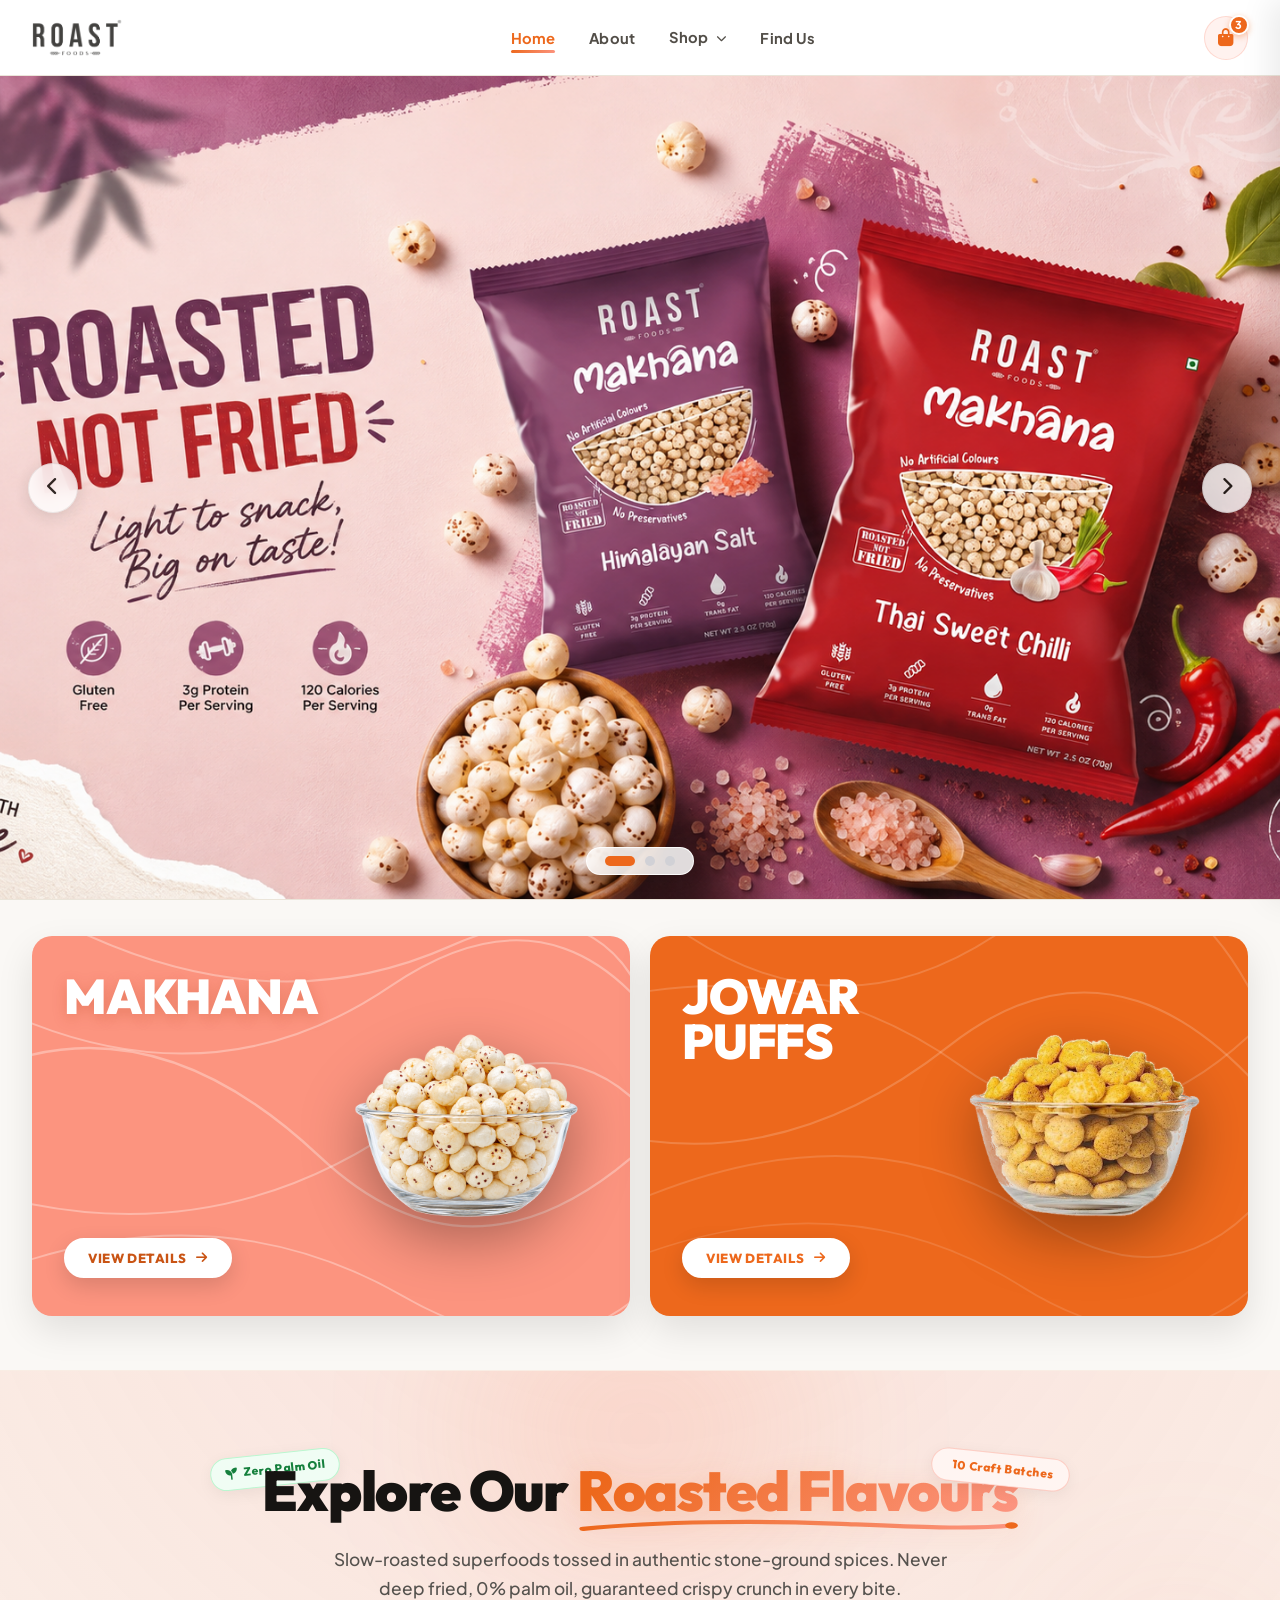
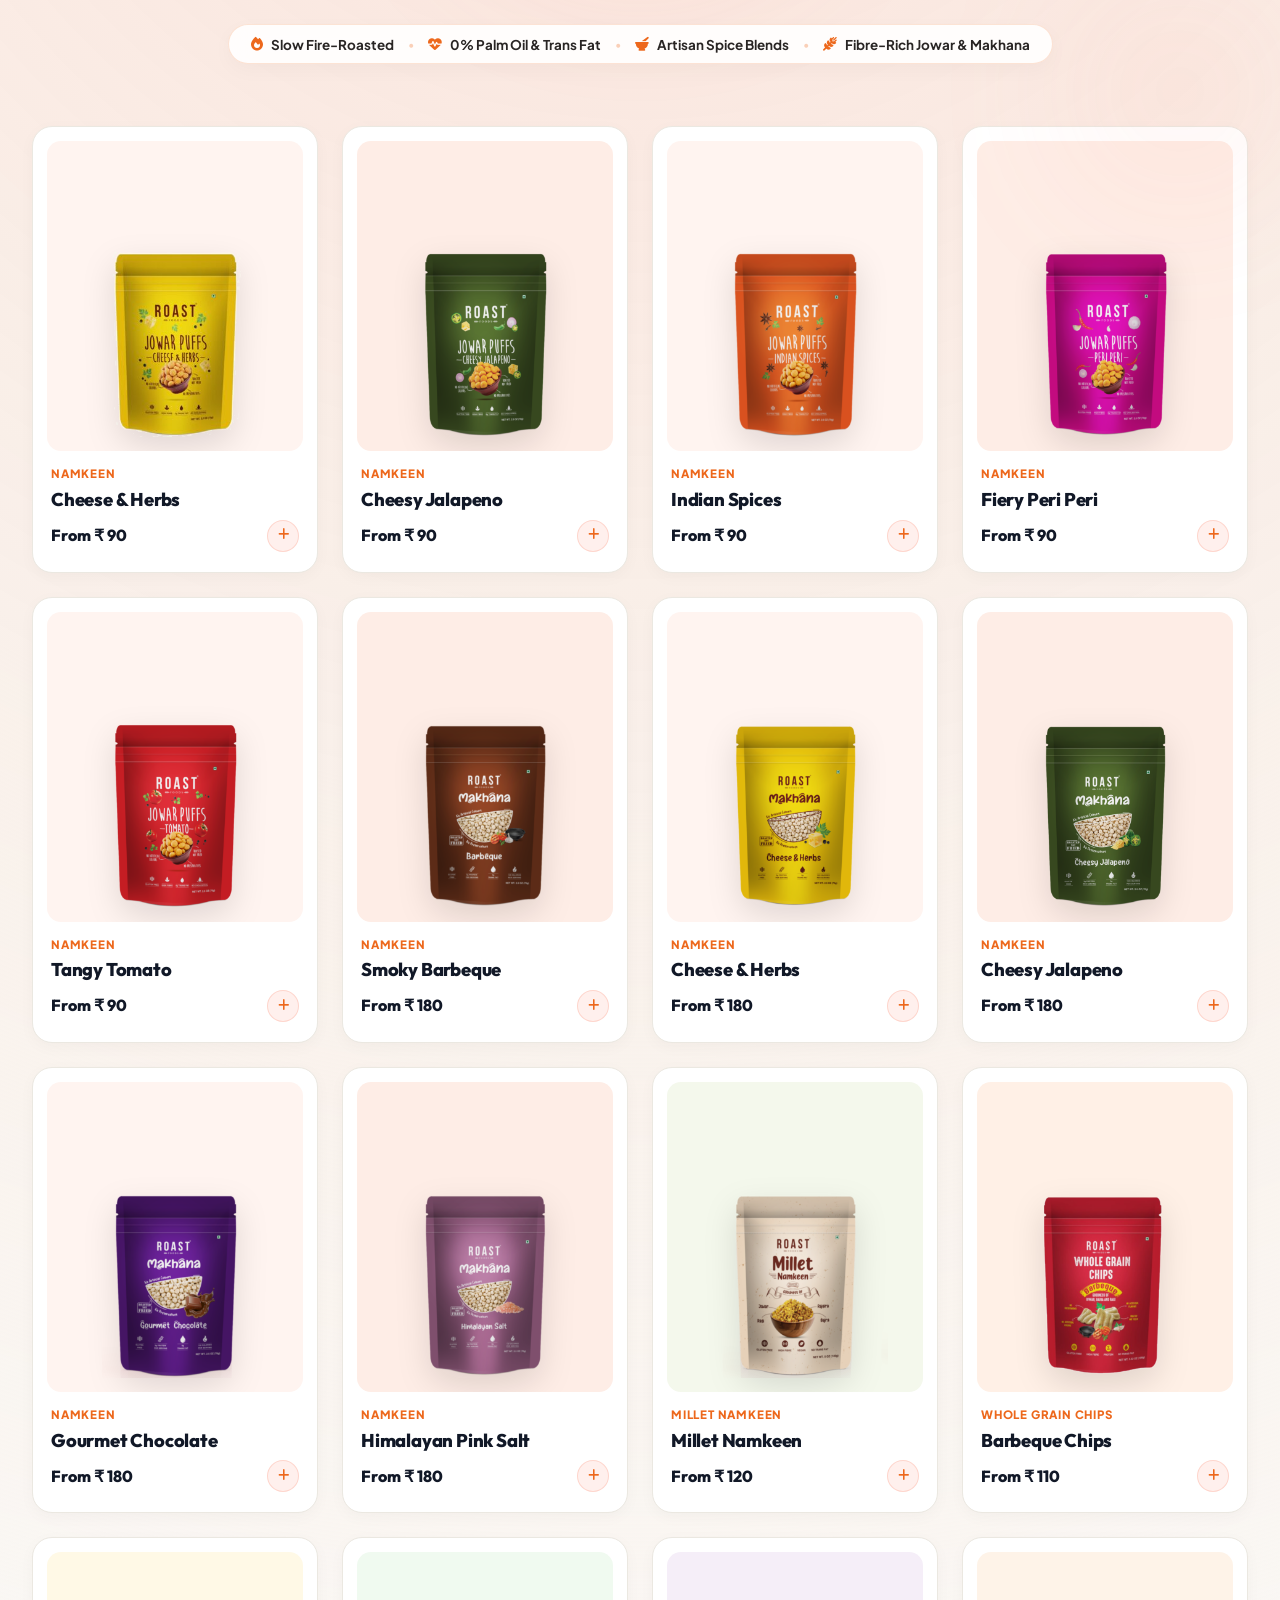
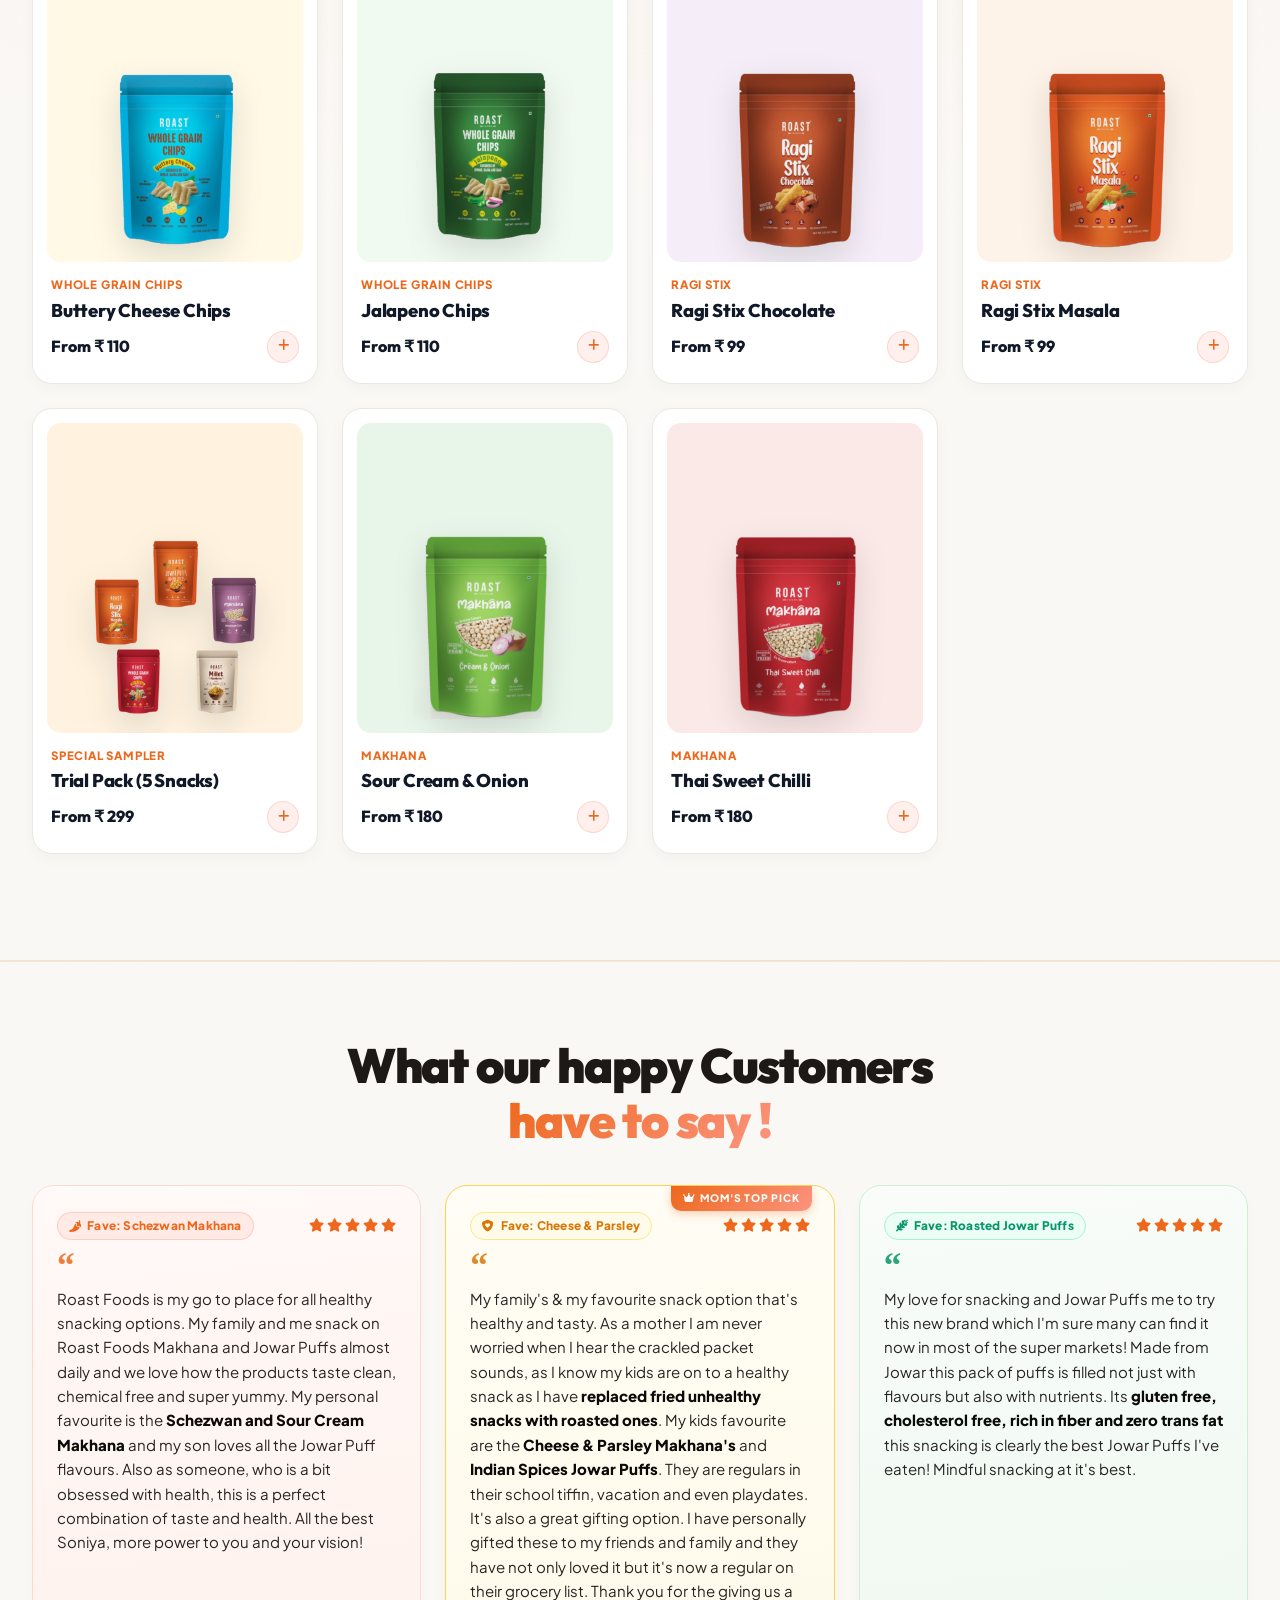
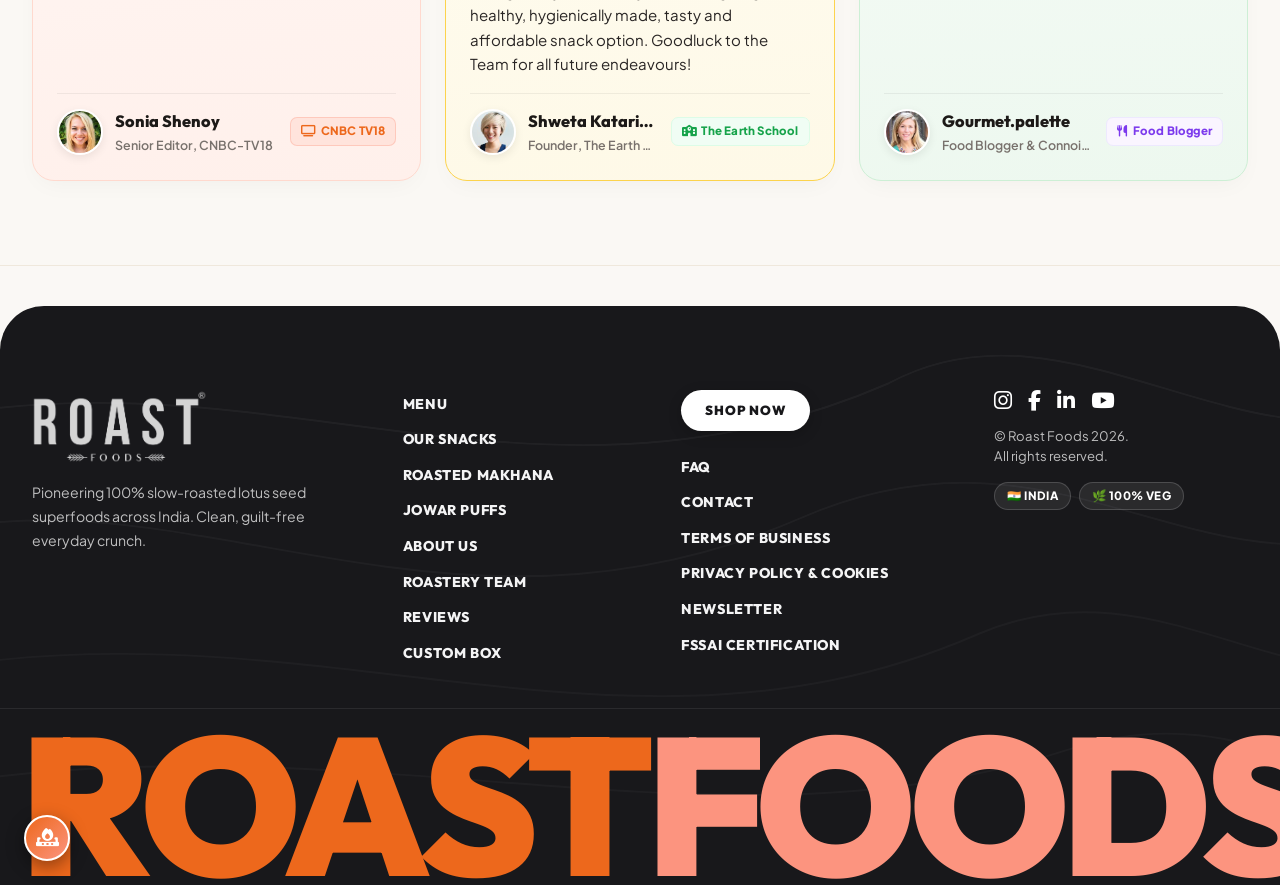
==== commit 50147dd3: "update" ====
--- a/index.html
+++ b/index.html
@@ -38,12 +38,12 @@
             Shop <i class="fa-solid fa-chevron-down nav-chevron-icon"></i>
           </a>
           <div class="nav-dropdown-menu" id="shopDropdownMenu">
-            <a href="#catalogSection" class="dropdown-item" data-filter-select="makhana">Makhana</a>
-            <a href="#catalogSection" class="dropdown-item" data-filter-select="jowar">Jowar Puff</a>
-            <a href="#catalogSection" class="dropdown-item" data-filter-select="millet">Millet Namkeen</a>
-            <a href="#catalogSection" class="dropdown-item" data-filter-select="chips">Whole Grain Chips</a>
-            <a href="#catalogSection" class="dropdown-item" data-filter-select="ragi">Ragi Stix</a>
-            <a href="#catalogSection" class="dropdown-item" data-filter-select="trial">Trial Pack</a>
+            <a href="makhana.html" class="dropdown-item">Makhana</a>
+            <a href="jowar-puff.html" class="dropdown-item">Jowar Puff</a>
+            <a href="millet-namkeen.html" class="dropdown-item">Millet Namkeen</a>
+            <a href="whole-grain-chips.html" class="dropdown-item">Whole Grain Chips</a>
+            <a href="ragi-stix.html" class="dropdown-item">Ragi Stix</a>
+            <a href="trial-pack.html" class="dropdown-item">Trial Pack</a>
           </div>
         </li>
         <li><a href="#mainFooter" class="nav-link">Find Us</a></li>
@@ -251,30 +251,7 @@
 
       </div>
 
-      <!-- Category Filter Pills -->
-      <div class="catalog-filter-bar">
-        <button class="filter-btn active" data-filter="all">
-          <i class="fa-solid fa-fire-flame-curved"></i> All Snacks <span class="filter-count">19</span>
-        </button>
-        <button class="filter-btn" data-filter="makhana">
-          <i class="fa-solid fa-seedling"></i> Makhana <span class="filter-count">7</span>
-        </button>
-        <button class="filter-btn" data-filter="jowar">
-          <i class="fa-solid fa-wheat-awn"></i> Jowar Puff <span class="filter-count">5</span>
-        </button>
-        <button class="filter-btn" data-filter="millet">
-          <i class="fa-solid fa-bowl-rice"></i> Millet Namkeen <span class="filter-count">1</span>
-        </button>
-        <button class="filter-btn" data-filter="chips">
-          <i class="fa-solid fa-cookie-bite"></i> Whole Grain Chips <span class="filter-count">3</span>
-        </button>
-        <button class="filter-btn" data-filter="ragi">
-          <i class="fa-solid fa-wand-magic-sparkles"></i> Ragi Stix <span class="filter-count">2</span>
-        </button>
-        <button class="filter-btn" data-filter="trial">
-          <i class="fa-solid fa-box-open"></i> Trial Pack <span class="filter-count">1</span>
-        </button>
-      </div>
+
 
       <!-- Creative & Attractive Products Grid -->
       <!-- Authentic Gourmet Flavour Showcase Grid (Matching Reference Spec) -->
@@ -294,7 +271,7 @@
                   <span class="fly-particle fp-3"></span>
                 </div>
               </div>
-              <img src="media/Images/Product Image/1.png" alt="Jowar Puffs Cheese & Herbs" class="snack-pouch-img" loading="lazy">
+              <a href="product-detail.html?id=jowar-cheese" class="snack-pouch-link"><img src="media/Images/Product Image/1.png" alt="Jowar Puffs Cheese & Herbs" class="snack-pouch-img" loading="lazy"></a>
             </div>
             <!-- Quick Add Button -->
             <button class="stage-quick-pill btn-add-cart" 
@@ -309,7 +286,7 @@
           <!-- Card Info -->
           <div class="snack-details-box">
             <span class="snack-category-tag">NAMKEEN</span>
-            <h3 class="snack-item-name">Cheese &amp; Herbs</h3>
+            <h3 class="snack-item-name"><a href="product-detail.html?id=jowar-cheese" style="color:inherit;text-decoration:none;">Cheese &amp; Herbs</a></h3>
             <div class="snack-price-row">
               <span class="snack-price-val">From ₹ 90</span>
               <button class="snack-add-icon-btn btn-add-cart" 
@@ -336,7 +313,7 @@
                   <span class="fly-particle fp-3"></span>
                 </div>
               </div>
-              <img src="media/Images/Product Image/2.png" alt="Jowar Puffs Cheesy Jalapeno" class="snack-pouch-img" loading="lazy">
+              <a href="product-detail.html?id=jowar-jalapeno" class="snack-pouch-link"><img src="media/Images/Product Image/2.png" alt="Jowar Puffs Cheesy Jalapeno" class="snack-pouch-img" loading="lazy"></a>
             </div>
             <button class="stage-quick-pill btn-add-cart" 
                     data-id="jowar-jalapeno" 
@@ -349,7 +326,7 @@
           </div>
           <div class="snack-details-box">
             <span class="snack-category-tag">NAMKEEN</span>
-            <h3 class="snack-item-name">Cheesy Jalapeno</h3>
+            <h3 class="snack-item-name"><a href="product-detail.html?id=jowar-jalapeno" style="color:inherit;text-decoration:none;">Cheesy Jalapeno</a></h3>
             <div class="snack-price-row">
               <span class="snack-price-val">From ₹ 90</span>
               <button class="snack-add-icon-btn btn-add-cart" 
@@ -376,7 +353,7 @@
                   <span class="fly-particle fp-3"></span>
                 </div>
               </div>
-              <img src="media/Images/Product Image/3.png" alt="Jowar Puffs Indian Spices" class="snack-pouch-img" loading="lazy">
+              <a href="product-detail.html?id=jowar-spices" class="snack-pouch-link"><img src="media/Images/Product Image/3.png" alt="Jowar Puffs Indian Spices" class="snack-pouch-img" loading="lazy"></a>
             </div>
             <button class="stage-quick-pill btn-add-cart" 
                     data-id="jowar-spices" 
@@ -389,7 +366,7 @@
           </div>
           <div class="snack-details-box">
             <span class="snack-category-tag">NAMKEEN</span>
-            <h3 class="snack-item-name">Indian Spices</h3>
+            <h3 class="snack-item-name"><a href="product-detail.html?id=jowar-spices" style="color:inherit;text-decoration:none;">Indian Spices</a></h3>
             <div class="snack-price-row">
               <span class="snack-price-val">From ₹ 90</span>
               <button class="snack-add-icon-btn btn-add-cart" 
@@ -416,7 +393,7 @@
                   <span class="fly-particle fp-3"></span>
                 </div>
               </div>
-              <img src="media/Images/Product Image/4.png" alt="Jowar Puffs Fiery Peri Peri" class="snack-pouch-img" loading="lazy">
+              <a href="product-detail.html?id=jowar-peri" class="snack-pouch-link"><img src="media/Images/Product Image/4.png" alt="Jowar Puffs Fiery Peri Peri" class="snack-pouch-img" loading="lazy"></a>
             </div>
             <button class="stage-quick-pill btn-add-cart" 
                     data-id="jowar-peri" 
@@ -429,7 +406,7 @@
           </div>
           <div class="snack-details-box">
             <span class="snack-category-tag">NAMKEEN</span>
-            <h3 class="snack-item-name">Fiery Peri Peri</h3>
+            <h3 class="snack-item-name"><a href="product-detail.html?id=jowar-peri" style="color:inherit;text-decoration:none;">Fiery Peri Peri</a></h3>
             <div class="snack-price-row">
               <span class="snack-price-val">From ₹ 90</span>
               <button class="snack-add-icon-btn btn-add-cart" 
@@ -456,7 +433,7 @@
                   <span class="fly-particle fp-3"></span>
                 </div>
               </div>
-              <img src="media/Images/Product Image/5.png" alt="Jowar Puffs Tangy Tomato" class="snack-pouch-img" loading="lazy">
+              <a href="product-detail.html?id=jowar-tomato" class="snack-pouch-link"><img src="media/Images/Product Image/5.png" alt="Jowar Puffs Tangy Tomato" class="snack-pouch-img" loading="lazy"></a>
             </div>
             <button class="stage-quick-pill btn-add-cart" 
                     data-id="jowar-tomato" 
@@ -469,7 +446,7 @@
           </div>
           <div class="snack-details-box">
             <span class="snack-category-tag">NAMKEEN</span>
-            <h3 class="snack-item-name">Tangy Tomato</h3>
+            <h3 class="snack-item-name"><a href="product-detail.html?id=jowar-tomato" style="color:inherit;text-decoration:none;">Tangy Tomato</a></h3>
             <div class="snack-price-row">
               <span class="snack-price-val">From ₹ 90</span>
               <button class="snack-add-icon-btn btn-add-cart" 
@@ -496,7 +473,7 @@
                   <span class="fly-particle fp-3"></span>
                 </div>
               </div>
-              <img src="media/Images/Product Image/6.png" alt="Makhana Smoky Barbeque" class="snack-pouch-img" loading="lazy">
+              <a href="product-detail.html?id=makhana-bbq" class="snack-pouch-link"><img src="media/Images/Product Image/6.png" alt="Makhana Smoky Barbeque" class="snack-pouch-img" loading="lazy"></a>
             </div>
             <button class="stage-quick-pill btn-add-cart" 
                     data-id="makhana-bbq" 
@@ -509,7 +486,7 @@
           </div>
           <div class="snack-details-box">
             <span class="snack-category-tag">NAMKEEN</span>
-            <h3 class="snack-item-name">Smoky Barbeque</h3>
+            <h3 class="snack-item-name"><a href="product-detail.html?id=makhana-bbq" style="color:inherit;text-decoration:none;">Smoky Barbeque</a></h3>
             <div class="snack-price-row">
               <span class="snack-price-val">From ₹ 180</span>
               <button class="snack-add-icon-btn btn-add-cart" 
@@ -536,7 +513,7 @@
                   <span class="fly-particle fp-3"></span>
                 </div>
               </div>
-              <img src="media/Images/Product Image/7.png" alt="Makhana Cheese & Herbs" class="snack-pouch-img" loading="lazy">
+              <a href="product-detail.html?id=makhana-cheese" class="snack-pouch-link"><img src="media/Images/Product Image/7.png" alt="Makhana Cheese & Herbs" class="snack-pouch-img" loading="lazy"></a>
             </div>
             <button class="stage-quick-pill btn-add-cart" 
                     data-id="makhana-cheese" 
@@ -549,7 +526,7 @@
           </div>
           <div class="snack-details-box">
             <span class="snack-category-tag">NAMKEEN</span>
-            <h3 class="snack-item-name">Cheese &amp; Herbs</h3>
+            <h3 class="snack-item-name"><a href="product-detail.html?id=makhana-cheese" style="color:inherit;text-decoration:none;">Cheese &amp; Herbs</a></h3>
             <div class="snack-price-row">
               <span class="snack-price-val">From ₹ 180</span>
               <button class="snack-add-icon-btn btn-add-cart" 
@@ -576,7 +553,7 @@
                   <span class="fly-particle fp-3"></span>
                 </div>
               </div>
-              <img src="media/Images/Product Image/8.png" alt="Makhana Cheesy Jalapeno" class="snack-pouch-img" loading="lazy">
+              <a href="product-detail.html?id=makhana-jalapeno" class="snack-pouch-link"><img src="media/Images/Product Image/8.png" alt="Makhana Cheesy Jalapeno" class="snack-pouch-img" loading="lazy"></a>
             </div>
             <button class="stage-quick-pill btn-add-cart" 
                     data-id="makhana-jalapeno" 
@@ -589,7 +566,7 @@
           </div>
           <div class="snack-details-box">
             <span class="snack-category-tag">NAMKEEN</span>
-            <h3 class="snack-item-name">Cheesy Jalapeno</h3>
+            <h3 class="snack-item-name"><a href="product-detail.html?id=makhana-jalapeno" style="color:inherit;text-decoration:none;">Cheesy Jalapeno</a></h3>
             <div class="snack-price-row">
               <span class="snack-price-val">From ₹ 180</span>
               <button class="snack-add-icon-btn btn-add-cart" 
@@ -616,7 +593,7 @@
                   <span class="fly-particle fp-3"></span>
                 </div>
               </div>
-              <img src="media/Images/Product Image/9.png" alt="Makhana Gourmet Chocolate" class="snack-pouch-img" loading="lazy">
+              <a href="product-detail.html?id=makhana-chocolate" class="snack-pouch-link"><img src="media/Images/Product Image/9.png" alt="Makhana Gourmet Chocolate" class="snack-pouch-img" loading="lazy"></a>
             </div>
             <button class="stage-quick-pill btn-add-cart" 
                     data-id="makhana-chocolate" 
@@ -629,7 +606,7 @@
           </div>
           <div class="snack-details-box">
             <span class="snack-category-tag">NAMKEEN</span>
-            <h3 class="snack-item-name">Gourmet Chocolate</h3>
+            <h3 class="snack-item-name"><a href="product-detail.html?id=makhana-chocolate" style="color:inherit;text-decoration:none;">Gourmet Chocolate</a></h3>
             <div class="snack-price-row">
               <span class="snack-price-val">From ₹ 180</span>
               <button class="snack-add-icon-btn btn-add-cart" 
@@ -656,7 +633,7 @@
                   <span class="fly-particle fp-3"></span>
                 </div>
               </div>
-              <img src="media/Images/Product Image/10.png" alt="Makhana Himalayan Pink Salt" class="snack-pouch-img" loading="lazy">
+              <a href="product-detail.html?id=makhana-salt" class="snack-pouch-link"><img src="media/Images/Product Image/10.png" alt="Makhana Himalayan Pink Salt" class="snack-pouch-img" loading="lazy"></a>
             </div>
             <button class="stage-quick-pill btn-add-cart" 
                     data-id="makhana-salt" 
@@ -669,7 +646,7 @@
           </div>
           <div class="snack-details-box">
             <span class="snack-category-tag">NAMKEEN</span>
-            <h3 class="snack-item-name">Himalayan Pink Salt</h3>
+            <h3 class="snack-item-name"><a href="product-detail.html?id=makhana-salt" style="color:inherit;text-decoration:none;">Himalayan Pink Salt</a></h3>
             <div class="snack-price-row">
               <span class="snack-price-val">From ₹ 180</span>
               <button class="snack-add-icon-btn btn-add-cart" 
@@ -696,7 +673,7 @@
                   <span class="fly-particle fp-3"></span>
                 </div>
               </div>
-              <img src="media/Images/Product Image/millet_namkeen.png" alt="Roasted Millet Namkeen Mixture" class="snack-pouch-img" loading="lazy">
+              <a href="product-detail.html?id=millet-namkeen" class="snack-pouch-link"><img src="media/Images/Product Image/millet_namkeen.png" alt="Roasted Millet Namkeen Mixture" class="snack-pouch-img" loading="lazy"></a>
             </div>
             <button class="stage-quick-pill btn-add-cart" 
                     data-id="millet-namkeen" 
@@ -709,7 +686,7 @@
           </div>
           <div class="snack-details-box">
             <span class="snack-category-tag">MILLET NAMKEEN</span>
-            <h3 class="snack-item-name">Millet Namkeen</h3>
+            <h3 class="snack-item-name"><a href="product-detail.html?id=millet-namkeen" style="color:inherit;text-decoration:none;">Millet Namkeen</a></h3>
             <div class="snack-price-row">
               <span class="snack-price-val">From ₹ 120</span>
               <button class="snack-add-icon-btn btn-add-cart" 
@@ -736,7 +713,7 @@
                   <span class="fly-particle fp-3"></span>
                 </div>
               </div>
-              <img src="media/Images/Product Image/chips_barbeque.png" alt="Whole Grain Chips Barbeque" class="snack-pouch-img" loading="lazy">
+              <a href="product-detail.html?id=chips-bbq" class="snack-pouch-link"><img src="media/Images/Product Image/chips_barbeque.png" alt="Whole Grain Chips Barbeque" class="snack-pouch-img" loading="lazy"></a>
             </div>
             <button class="stage-quick-pill btn-add-cart" 
                     data-id="chips-bbq" 
@@ -749,7 +726,7 @@
           </div>
           <div class="snack-details-box">
             <span class="snack-category-tag">WHOLE GRAIN CHIPS</span>
-            <h3 class="snack-item-name">Barbeque Chips</h3>
+            <h3 class="snack-item-name"><a href="product-detail.html?id=chips-bbq" style="color:inherit;text-decoration:none;">Barbeque Chips</a></h3>
             <div class="snack-price-row">
               <span class="snack-price-val">From ₹ 110</span>
               <button class="snack-add-icon-btn btn-add-cart" 
@@ -776,7 +753,7 @@
                   <span class="fly-particle fp-3"></span>
                 </div>
               </div>
-              <img src="media/Images/Product Image/chips_buttery_cheese.png" alt="Whole Grain Chips Buttery Cheese" class="snack-pouch-img" loading="lazy">
+              <a href="product-detail.html?id=chips-cheese" class="snack-pouch-link"><img src="media/Images/Product Image/chips_buttery_cheese.png" alt="Whole Grain Chips Buttery Cheese" class="snack-pouch-img" loading="lazy"></a>
             </div>
             <button class="stage-quick-pill btn-add-cart" 
                     data-id="chips-cheese" 
@@ -789,7 +766,7 @@
           </div>
           <div class="snack-details-box">
             <span class="snack-category-tag">WHOLE GRAIN CHIPS</span>
-            <h3 class="snack-item-name">Buttery Cheese Chips</h3>
+            <h3 class="snack-item-name"><a href="product-detail.html?id=chips-cheese" style="color:inherit;text-decoration:none;">Buttery Cheese Chips</a></h3>
             <div class="snack-price-row">
               <span class="snack-price-val">From ₹ 110</span>
               <button class="snack-add-icon-btn btn-add-cart" 
@@ -816,7 +793,7 @@
                   <span class="fly-particle fp-3"></span>
                 </div>
               </div>
-              <img src="media/Images/Product Image/chips_jalapeno.png" alt="Whole Grain Chips Jalapeno" class="snack-pouch-img" loading="lazy">
+              <a href="product-detail.html?id=chips-jalapeno" class="snack-pouch-link"><img src="media/Images/Product Image/chips_jalapeno.png" alt="Whole Grain Chips Jalapeno" class="snack-pouch-img" loading="lazy"></a>
             </div>
             <button class="stage-quick-pill btn-add-cart" 
                     data-id="chips-jalapeno" 
@@ -829,7 +806,7 @@
           </div>
           <div class="snack-details-box">
             <span class="snack-category-tag">WHOLE GRAIN CHIPS</span>
-            <h3 class="snack-item-name">Jalapeno Chips</h3>
+            <h3 class="snack-item-name"><a href="product-detail.html?id=chips-jalapeno" style="color:inherit;text-decoration:none;">Jalapeno Chips</a></h3>
             <div class="snack-price-row">
               <span class="snack-price-val">From ₹ 110</span>
               <button class="snack-add-icon-btn btn-add-cart" 
@@ -856,7 +833,7 @@
                   <span class="fly-particle fp-3"></span>
                 </div>
               </div>
-              <img src="media/Images/Product Image/ragi_chocolate.png" alt="Ragi Stix Chocolate" class="snack-pouch-img" loading="lazy">
+              <a href="product-detail.html?id=ragi-choc" class="snack-pouch-link"><img src="media/Images/Product Image/ragi_chocolate.png" alt="Ragi Stix Chocolate" class="snack-pouch-img" loading="lazy"></a>
             </div>
             <button class="stage-quick-pill btn-add-cart" 
                     data-id="ragi-choc" 
@@ -869,7 +846,7 @@
           </div>
           <div class="snack-details-box">
             <span class="snack-category-tag">RAGI STIX</span>
-            <h3 class="snack-item-name">Ragi Stix Chocolate</h3>
+            <h3 class="snack-item-name"><a href="product-detail.html?id=ragi-choc" style="color:inherit;text-decoration:none;">Ragi Stix Chocolate</a></h3>
             <div class="snack-price-row">
               <span class="snack-price-val">From ₹ 99</span>
               <button class="snack-add-icon-btn btn-add-cart" 
@@ -896,7 +873,7 @@
                   <span class="fly-particle fp-3"></span>
                 </div>
               </div>
-              <img src="media/Images/Product Image/ragi_masala.png" alt="Ragi Stix Masala" class="snack-pouch-img" loading="lazy">
+              <a href="product-detail.html?id=ragi-masala" class="snack-pouch-link"><img src="media/Images/Product Image/ragi_masala.png" alt="Ragi Stix Masala" class="snack-pouch-img" loading="lazy"></a>
             </div>
             <button class="stage-quick-pill btn-add-cart" 
                     data-id="ragi-masala" 
@@ -909,7 +886,7 @@
           </div>
           <div class="snack-details-box">
             <span class="snack-category-tag">RAGI STIX</span>
-            <h3 class="snack-item-name">Ragi Stix Masala</h3>
+            <h3 class="snack-item-name"><a href="product-detail.html?id=ragi-masala" style="color:inherit;text-decoration:none;">Ragi Stix Masala</a></h3>
             <div class="snack-price-row">
               <span class="snack-price-val">From ₹ 99</span>
               <button class="snack-add-icon-btn btn-add-cart" 
@@ -925,18 +902,10 @@
         </div>
 
         <!-- Product 17: Trial Pack (5 Healthy Snacks) -->
-        <div class="product-card snack-interactive-card" data-category="trial">
+        <div class="product-card snack-interactive-card no-burst" data-category="trial">
           <div class="snack-stage-box" style="--stage-bg: #FFF3E0;">
             <div class="snack-pouch-layer">
-              <div class="snack-burst-layer">
-                <img src="media/Images/burst_makhana_seeds.png" alt="Bursting Snacks" class="burst-flock-img" loading="lazy">
-                <div class="snack-particles-cloud">
-                  <span class="fly-particle fp-1"></span>
-                  <span class="fly-particle fp-2"></span>
-                  <span class="fly-particle fp-3"></span>
-                </div>
-              </div>
-              <img src="media/Images/Product Image/trial_pack.png" alt="Trial Pack 5 Healthy Snacks" class="snack-pouch-img" loading="lazy">
+              <a href="product-detail.html?id=trial-pack-5" class="snack-pouch-link"><img src="media/Images/Product Image/trial_pack.png" alt="Trial Pack 5 Healthy Snacks" class="snack-pouch-img" loading="lazy"></a>
             </div>
             <button class="stage-quick-pill btn-add-cart" 
                     data-id="trial-pack-5" 
@@ -949,7 +918,7 @@
           </div>
           <div class="snack-details-box">
             <span class="snack-category-tag">SPECIAL SAMPLER</span>
-            <h3 class="snack-item-name">Trial Pack (5 Snacks)</h3>
+            <h3 class="snack-item-name"><a href="product-detail.html?id=trial-pack-5" style="color:inherit;text-decoration:none;">Trial Pack (5 Snacks)</a></h3>
             <div class="snack-price-row">
               <span class="snack-price-val">From ₹ 299</span>
               <button class="snack-add-icon-btn btn-add-cart" 
@@ -976,7 +945,7 @@
                   <span class="fly-particle fp-3"></span>
                 </div>
               </div>
-              <img src="media/Images/Product Image/makhana_sour_cream.png" alt="Makhana Sour Cream & Onion" class="snack-pouch-img" loading="lazy">
+              <a href="product-detail.html?id=makhana-sour-cream" class="snack-pouch-link"><img src="media/Images/Product Image/makhana_sour_cream.png" alt="Makhana Sour Cream & Onion" class="snack-pouch-img" loading="lazy"></a>
             </div>
             <button class="stage-quick-pill btn-add-cart" 
                     data-id="makhana-sour-cream" 
@@ -989,7 +958,7 @@
           </div>
           <div class="snack-details-box">
             <span class="snack-category-tag">MAKHANA</span>
-            <h3 class="snack-item-name">Sour Cream &amp; Onion</h3>
+            <h3 class="snack-item-name"><a href="product-detail.html?id=makhana-sour-cream" style="color:inherit;text-decoration:none;">Sour Cream &amp; Onion</a></h3>
             <div class="snack-price-row">
               <span class="snack-price-val">From ₹ 180</span>
               <button class="snack-add-icon-btn btn-add-cart" 
@@ -1016,7 +985,7 @@
                   <span class="fly-particle fp-3"></span>
                 </div>
               </div>
-              <img src="media/Images/Product Image/makhana_sweet_chilli.png" alt="Makhana Thai Sweet Chilli" class="snack-pouch-img" loading="lazy">
+              <a href="product-detail.html?id=makhana-thai-chilli" class="snack-pouch-link"><img src="media/Images/Product Image/makhana_sweet_chilli.png" alt="Makhana Thai Sweet Chilli" class="snack-pouch-img" loading="lazy"></a>
             </div>
             <button class="stage-quick-pill btn-add-cart" 
                     data-id="makhana-thai-chilli" 
@@ -1029,7 +998,7 @@
           </div>
           <div class="snack-details-box">
             <span class="snack-category-tag">MAKHANA</span>
-            <h3 class="snack-item-name">Thai Sweet Chilli</h3>
+            <h3 class="snack-item-name"><a href="product-detail.html?id=makhana-thai-chilli" style="color:inherit;text-decoration:none;">Thai Sweet Chilli</a></h3>
             <div class="snack-price-row">
               <span class="snack-price-val">From ₹ 180</span>
               <button class="snack-add-icon-btn btn-add-cart" 
--- a/media/css/style.css
+++ b/media/css/style.css
@@ -1896,6 +1896,15 @@
 }
 
 /* Front Standing Pouch */
+.snack-pouch-link {
+  display: flex;
+  align-items: flex-end;
+  justify-content: center;
+  width: 100%;
+  text-decoration: none;
+  color: inherit;
+}
+
 .snack-pouch-img {
   height: 185px;
   max-height: 185px;
@@ -2044,6 +2053,30 @@
   transform: translateX(-50%) translateY(0);
 }
 
+/* Disable hover transforms specifically for Trial Pack card */
+.product-card.snack-interactive-card.no-burst:hover {
+  transform: none;
+  box-shadow: 0 4px 16px rgba(0, 0, 0, 0.03);
+  border-color: #EBE8E1;
+}
+
+.product-card.snack-interactive-card.no-burst .snack-pouch-layer,
+.product-card.snack-interactive-card.no-burst:hover .snack-pouch-layer {
+  transform: none !important;
+  transition: none !important;
+}
+
+.product-card.snack-interactive-card.no-burst .snack-pouch-img,
+.product-card.snack-interactive-card.no-burst:hover .snack-pouch-img {
+  transform: none !important;
+  transition: none !important;
+  filter: drop-shadow(0 12px 16px rgba(0, 0, 0, 0.12)) !important;
+}
+
+.product-card.snack-interactive-card.no-burst .snack-burst-layer {
+  display: none !important;
+}
+
 /* ==========================================================================
    PRODUCT TEXT DETAILS (MATCHING USER'S BALAJI CARD SPEC)
    ========================================================================== */
@@ -3864,4 +3897,530 @@
   .founder-signature-hand {
     font-size: 1.85rem;
   }
+}
+
+/* ==========================================================================
+   CATEGORY PAGES (STANDALONE PRODUCT SHOWCASE)
+   ========================================================================== */
+.category-hero-section {
+  padding: 130px 0 40px;
+  background: linear-gradient(180deg, #FFF4EE 0%, #FFFDF9 100%);
+  border-bottom: 1px solid rgba(237, 104, 28, 0.08);
+  text-align: center;
+}
+
+.category-breadcrumbs-bar {
+  padding: 12px 0;
+  margin-bottom: 24px;
+}
+
+.breadcrumb-list {
+  display: flex;
+  align-items: center;
+  justify-content: center;
+  gap: 10px;
+  list-style: none;
+  padding: 0;
+  margin: 0;
+  font-size: 0.88rem;
+  font-weight: 500;
+  color: #71717A;
+}
+
+.breadcrumb-list a {
+  color: #71717A;
+  text-decoration: none;
+  transition: color 0.2s ease;
+}
+
+.breadcrumb-list a:hover {
+  color: #ED681C;
+}
+
+.bc-sep {
+  color: #D4D4D8;
+  font-size: 0.8rem;
+}
+
+.bc-active {
+  color: #ED681C;
+  font-weight: 700;
+}
+
+.category-hero-content {
+  max-width: 760px;
+  margin: 0 auto;
+}
+
+.category-pill-badge {
+  display: inline-flex;
+  align-items: center;
+  gap: 6px;
+  background: rgba(237, 104, 28, 0.1);
+  color: #ED681C;
+  font-size: 0.84rem;
+  font-weight: 700;
+  padding: 6px 16px;
+  border-radius: 99px;
+  letter-spacing: 0.5px;
+  text-transform: uppercase;
+  margin-bottom: 16px;
+}
+
+.category-hero-title {
+  font-family: 'Poppins', sans-serif;
+  font-size: 2.8rem;
+  font-weight: 800;
+  color: #1E1B18;
+  line-height: 1.15;
+  margin: 0 0 14px;
+}
+
+.category-hero-desc {
+  font-size: 1.08rem;
+  line-height: 1.65;
+  color: #52525B;
+  margin: 0 auto 20px;
+}
+
+.category-products-section {
+  padding: 50px 0 90px;
+  background: #FFFDF9;
+}
+
+.category-meta-bar {
+  display: flex;
+  align-items: center;
+  justify-content: space-between;
+  padding-bottom: 24px;
+  margin-bottom: 32px;
+  border-bottom: 1px solid #F4EBE1;
+}
+
+.category-count-label {
+  font-size: 0.95rem;
+  font-weight: 600;
+  color: #71717A;
+}
+
+.category-count-label strong {
+  color: #1E1B18;
+  font-weight: 700;
+}
+
+.category-back-btn {
+  display: inline-flex;
+  align-items: center;
+  gap: 8px;
+  color: #ED681C;
+  font-size: 0.9rem;
+  font-weight: 700;
+  text-decoration: none;
+  transition: transform 0.2s ease;
+}
+
+.category-back-btn:hover {
+  transform: translateX(-3px);
+}
+
+@media (max-width: 768px) {
+  .category-hero-section {
+    padding: 100px 0 30px;
+  }
+  .category-hero-title {
+    font-size: 2.1rem;
+  }
+  .category-hero-desc {
+    font-size: 0.96rem;
+  }
+  .category-meta-bar {
+    flex-direction: column;
+    align-items: flex-start;
+    gap: 12px;
+  }
+}
+
+/* ==========================================================================
+   PRODUCT DETAIL PAGE (PDP) - EXACT USER REFERENCE MATCH
+   ========================================================================== */
+.pdp-main-section {
+  padding: 130px 0 80px;
+  background: #FFFFFF;
+}
+
+.pdp-hero-container {
+  max-width: 1180px;
+  margin: 0 auto;
+  padding: 0 24px;
+  display: grid;
+  grid-template-columns: 46% 50%;
+  gap: 4%;
+  align-items: flex-start;
+}
+
+/* Left: Product Gallery Column */
+.pdp-gallery-column {
+  position: relative;
+}
+
+.pdp-main-image-wrap {
+  position: relative;
+  background: #FFFFFF;
+  border: 1px solid #ECE8E1;
+  border-radius: 4px;
+  padding: 24px;
+  display: flex;
+  align-items: center;
+  justify-content: center;
+  min-height: 480px;
+}
+
+.pdp-main-image-wrap img {
+  max-width: 100%;
+  max-height: 440px;
+  object-fit: contain;
+  display: block;
+  transition: opacity 0.2s ease, transform 0.25s ease;
+}
+
+.pdp-zoom-icon {
+  position: absolute;
+  top: 16px;
+  right: 16px;
+  color: #555555;
+  font-size: 1.15rem;
+  cursor: pointer;
+  background: #FFFFFF;
+  border-radius: 50%;
+  width: 32px;
+  height: 32px;
+  display: flex;
+  align-items: center;
+  justify-content: center;
+  box-shadow: 0 2px 8px rgba(0, 0, 0, 0.08);
+  transition: color 0.2s ease, transform 0.2s ease;
+}
+
+.pdp-zoom-icon:hover {
+  color: #ED681C;
+  transform: scale(1.1);
+}
+
+.pdp-thumbnails-strip {
+  display: grid;
+  grid-template-columns: repeat(4, 1fr);
+  gap: 12px;
+  margin-top: 14px;
+}
+
+.pdp-thumb-item {
+  border: 1.5px solid #E5E7EB;
+  border-radius: 6px;
+  padding: 6px;
+  cursor: pointer;
+  background: #FFFFFF;
+  display: flex;
+  align-items: center;
+  justify-content: center;
+  height: 85px;
+  transition: all 0.2s ease;
+  user-select: none;
+}
+
+.pdp-thumb-item:hover {
+  border-color: #FC947F;
+  transform: translateY(-2px);
+}
+
+.pdp-thumb-item.active {
+  border-color: #ED681C !important;
+  box-shadow: 0 0 0 1.5px #ED681C, 0 3px 10px rgba(237, 104, 28, 0.2);
+}
+
+.pdp-thumb-item img {
+  max-width: 100%;
+  max-height: 100%;
+  object-fit: contain;
+  pointer-events: none;
+}
+
+/* Right: Product Summary Column */
+.pdp-summary-column {
+  display: flex;
+  flex-direction: column;
+}
+
+.pdp-title-row {
+  display: flex;
+  align-items: center;
+  gap: 16px;
+  margin-bottom: 8px;
+}
+
+.pdp-title-text {
+  font-family: 'Poppins', sans-serif;
+  font-size: 2.1rem;
+  font-weight: 700;
+  color: #111111;
+  margin: 0;
+  line-height: 1.2;
+  letter-spacing: -0.3px;
+}
+
+.pdp-title-rule {
+  flex: 1;
+  height: 2px;
+  background: #FC947F;
+  border-radius: 2px;
+}
+
+.pdp-price-amount {
+  font-family: 'Poppins', sans-serif;
+  font-size: 1.6rem;
+  font-weight: 700;
+  color: #111111;
+  margin: 12px 0 16px;
+}
+
+.pdp-divider-line {
+  border: 0;
+  border-top: 1px solid #E5E7EB;
+  margin: 8px 0 18px;
+}
+
+.pdp-category-line {
+  font-size: 0.95rem;
+  color: #4B5563;
+  margin-bottom: 22px;
+}
+
+.pdp-category-line a {
+  color: #FC947F;
+  text-decoration: none;
+  font-weight: 500;
+  margin-left: 4px;
+}
+
+.pdp-category-line a:hover {
+  color: #ED681C;
+  text-decoration: underline;
+}
+
+.pdp-body-paragraphs {
+  font-size: 0.98rem;
+  line-height: 1.7;
+  color: #1F2937;
+}
+
+.pdp-body-paragraphs p {
+  margin: 0 0 16px 0;
+}
+
+.pdp-featured-bowl-wrap {
+  margin: 14px 0 20px;
+}
+
+.pdp-featured-bowl-wrap img {
+  max-width: 250px;
+  height: auto;
+  display: block;
+}
+
+.pdp-free-shipping-tag {
+  font-family: 'Poppins', sans-serif;
+  font-style: italic;
+  font-weight: 600;
+  font-size: 1.05rem;
+  color: #FC947F;
+  margin: 18px 0 16px;
+}
+
+.pdp-cart-actions-row {
+  display: flex;
+  align-items: center;
+  gap: 14px;
+  margin-top: 4px;
+}
+
+.pdp-cart-qty-input {
+  width: 52px;
+  height: 44px;
+  border: 1px solid #D1D5DB;
+  border-radius: 4px;
+  text-align: center;
+  font-size: 1.05rem;
+  font-weight: 600;
+  color: #111111;
+  background: #FFFFFF;
+}
+
+.pdp-cart-qty-input:focus {
+  outline: none;
+  border-color: #ED681C;
+}
+
+.pdp-cart-submit-btn {
+  background: #ED681C;
+  color: #FFFFFF;
+  border: none;
+  height: 44px;
+  padding: 0 38px;
+  border-radius: 4px;
+  font-family: 'Poppins', sans-serif;
+  font-size: 0.95rem;
+  font-weight: 700;
+  letter-spacing: 0.6px;
+  text-transform: uppercase;
+  cursor: pointer;
+  transition: background 0.2s ease, transform 0.2s ease;
+}
+
+.pdp-cart-submit-btn:hover {
+  background: #FC947F;
+  transform: translateY(-1px);
+}
+
+@media (max-width: 900px) {
+  .pdp-hero-container {
+    grid-template-columns: 1fr;
+    gap: 36px;
+  }
+  .pdp-main-section {
+    padding: 100px 0 40px;
+  }
+  .pdp-title-text {
+    font-size: 1.8rem;
+  }
+}
+
+/* ==========================================================================
+   PRODUCT DETAILS TABS SECTION (Description, Ingredients, Reviews)
+   ========================================================================== */
+.pdp-details-tabs-section {
+  padding: 30px 0 50px;
+  background: #FFFFFF;
+  border-top: 1px solid #F3EFEA;
+}
+
+.pdp-tabs-wrapper {
+  max-width: 1180px;
+  margin: 0 auto;
+  padding: 0 24px;
+}
+
+.pdp-tabs-nav {
+  display: flex;
+  align-items: center;
+  gap: 36px;
+  border-bottom: 2px solid #EFECE6;
+  list-style: none;
+  padding: 0;
+  margin: 0 0 28px 0;
+}
+
+.pdp-tab-item {
+  font-family: 'Poppins', sans-serif;
+  font-size: 1.05rem;
+  font-weight: 600;
+  color: #6B7280;
+  padding: 12px 4px 16px;
+  cursor: pointer;
+  position: relative;
+  transition: color 0.2s ease;
+  user-select: none;
+}
+
+.pdp-tab-item:hover {
+  color: #ED681C;
+}
+
+.pdp-tab-item.active {
+  color: #111827;
+  font-weight: 700;
+}
+
+.pdp-tab-item.active::after {
+  content: '';
+  position: absolute;
+  bottom: -2px;
+  left: 0;
+  width: 100%;
+  height: 3px;
+  background: #ED681C;
+  border-radius: 3px 3px 0 0;
+}
+
+.pdp-tab-panel {
+  display: none;
+  font-size: 0.98rem;
+  line-height: 1.8;
+  color: #374151;
+  animation: pdpFadeIn 0.3s ease;
+}
+
+.pdp-tab-panel.active {
+  display: block;
+}
+
+@keyframes pdpFadeIn {
+  from { opacity: 0; transform: translateY(6px); }
+  to { opacity: 1; transform: translateY(0); }
+}
+
+.pdp-nutrition-highlights {
+  display: flex;
+  flex-wrap: wrap;
+  gap: 12px;
+  margin-top: 20px;
+}
+
+.pdp-nutri-badge {
+  display: inline-flex;
+  align-items: center;
+  gap: 8px;
+  background: #FFF5F0;
+  border: 1px solid #FED7AA;
+  color: #C2410C;
+  font-size: 0.88rem;
+  font-weight: 600;
+  padding: 8px 16px;
+  border-radius: 9999px;
+}
+
+.pdp-no-reviews-text {
+  font-size: 0.95rem;
+  color: #6B7280;
+  margin-bottom: 24px;
+}
+
+.pdp-review-form-wrap {
+  background: #F9FAFB;
+  border: 1px solid #E5E7EB;
+  border-radius: 12px;
+  padding: 24px;
+  max-width: 640px;
+}
+
+/* ==========================================================================
+   RELATED PRODUCTS SECTION
+   ========================================================================== */
+.pdp-related-section {
+  padding: 60px 0 90px;
+  background: #FAF8F5;
+  border-top: 1px solid #ECE8E1;
+}
+
+.pdp-related-container {
+  max-width: 1180px;
+  margin: 0 auto;
+  padding: 0 24px;
+}
+
+.pdp-related-title {
+  font-family: 'Poppins', sans-serif;
+  font-size: 2rem;
+  font-weight: 700;
+  color: #111111;
+  margin: 0 0 32px 0;
+  text-align: left;
 }
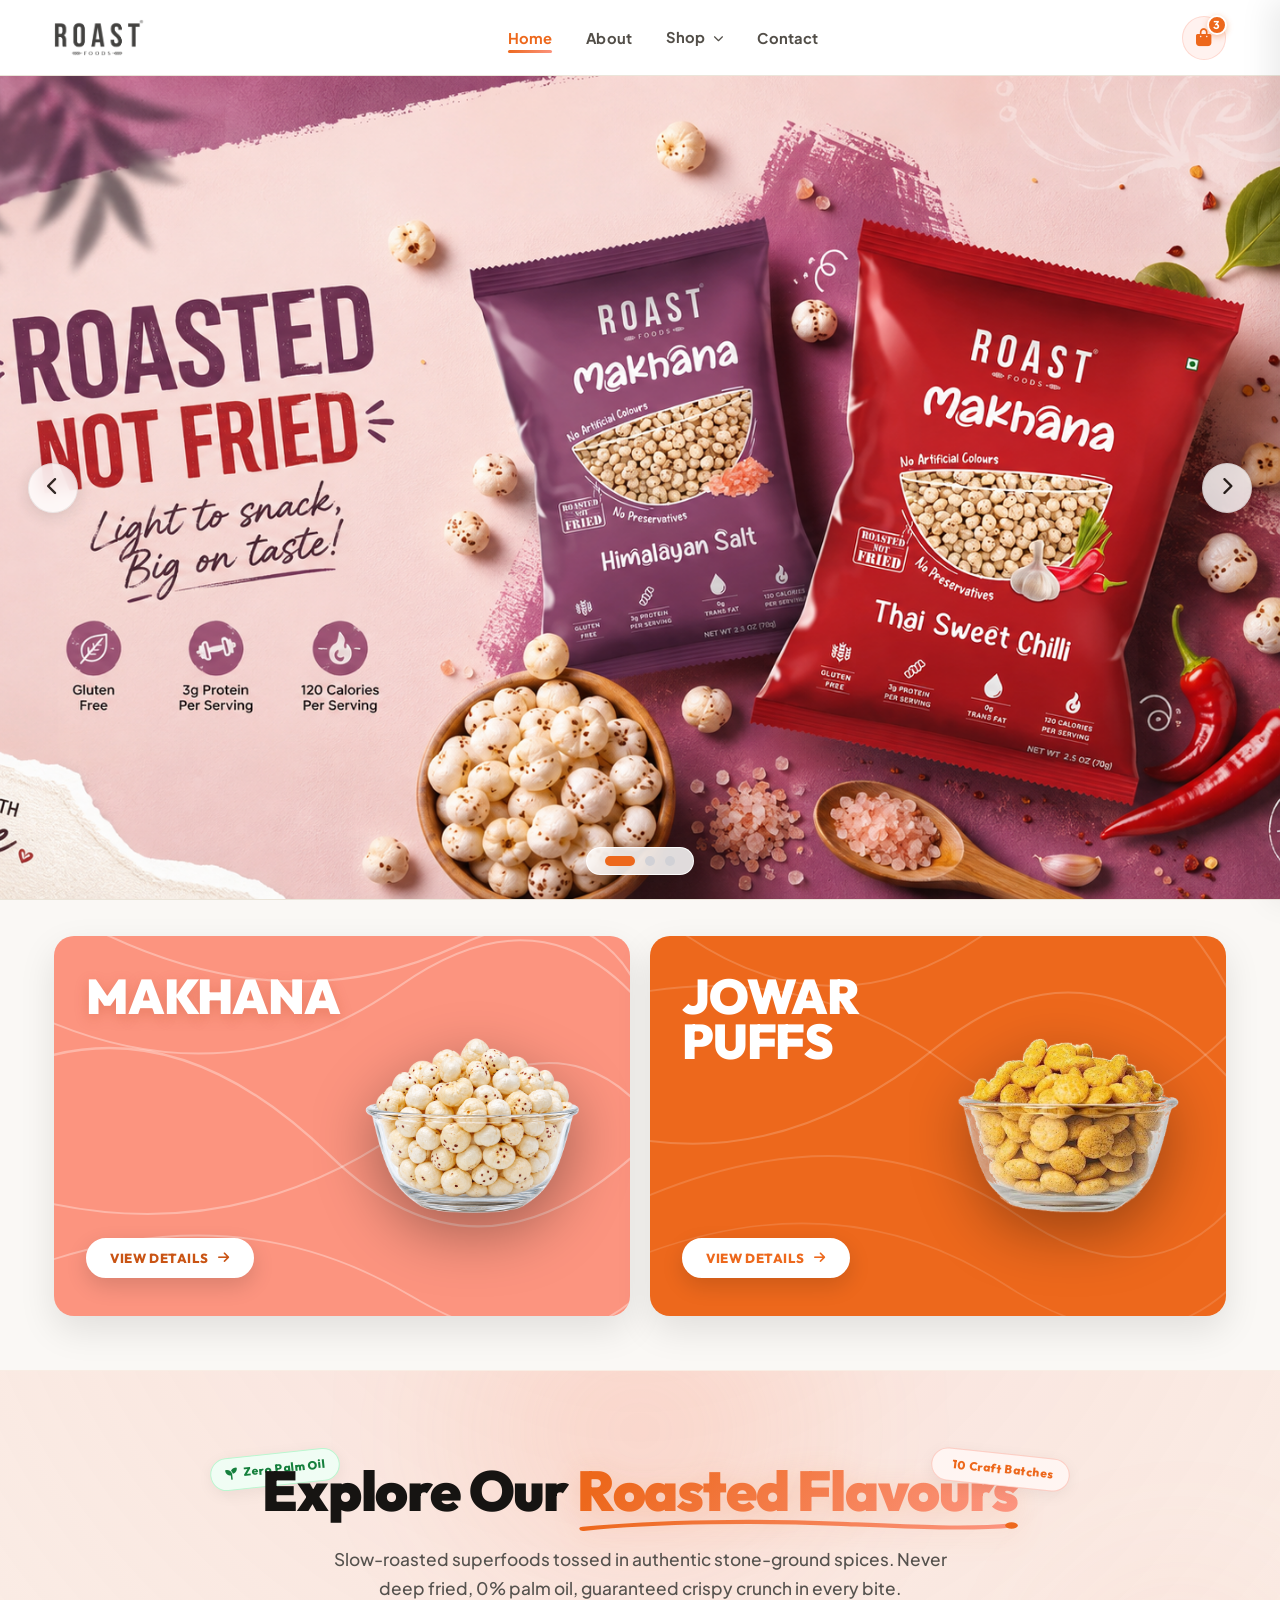
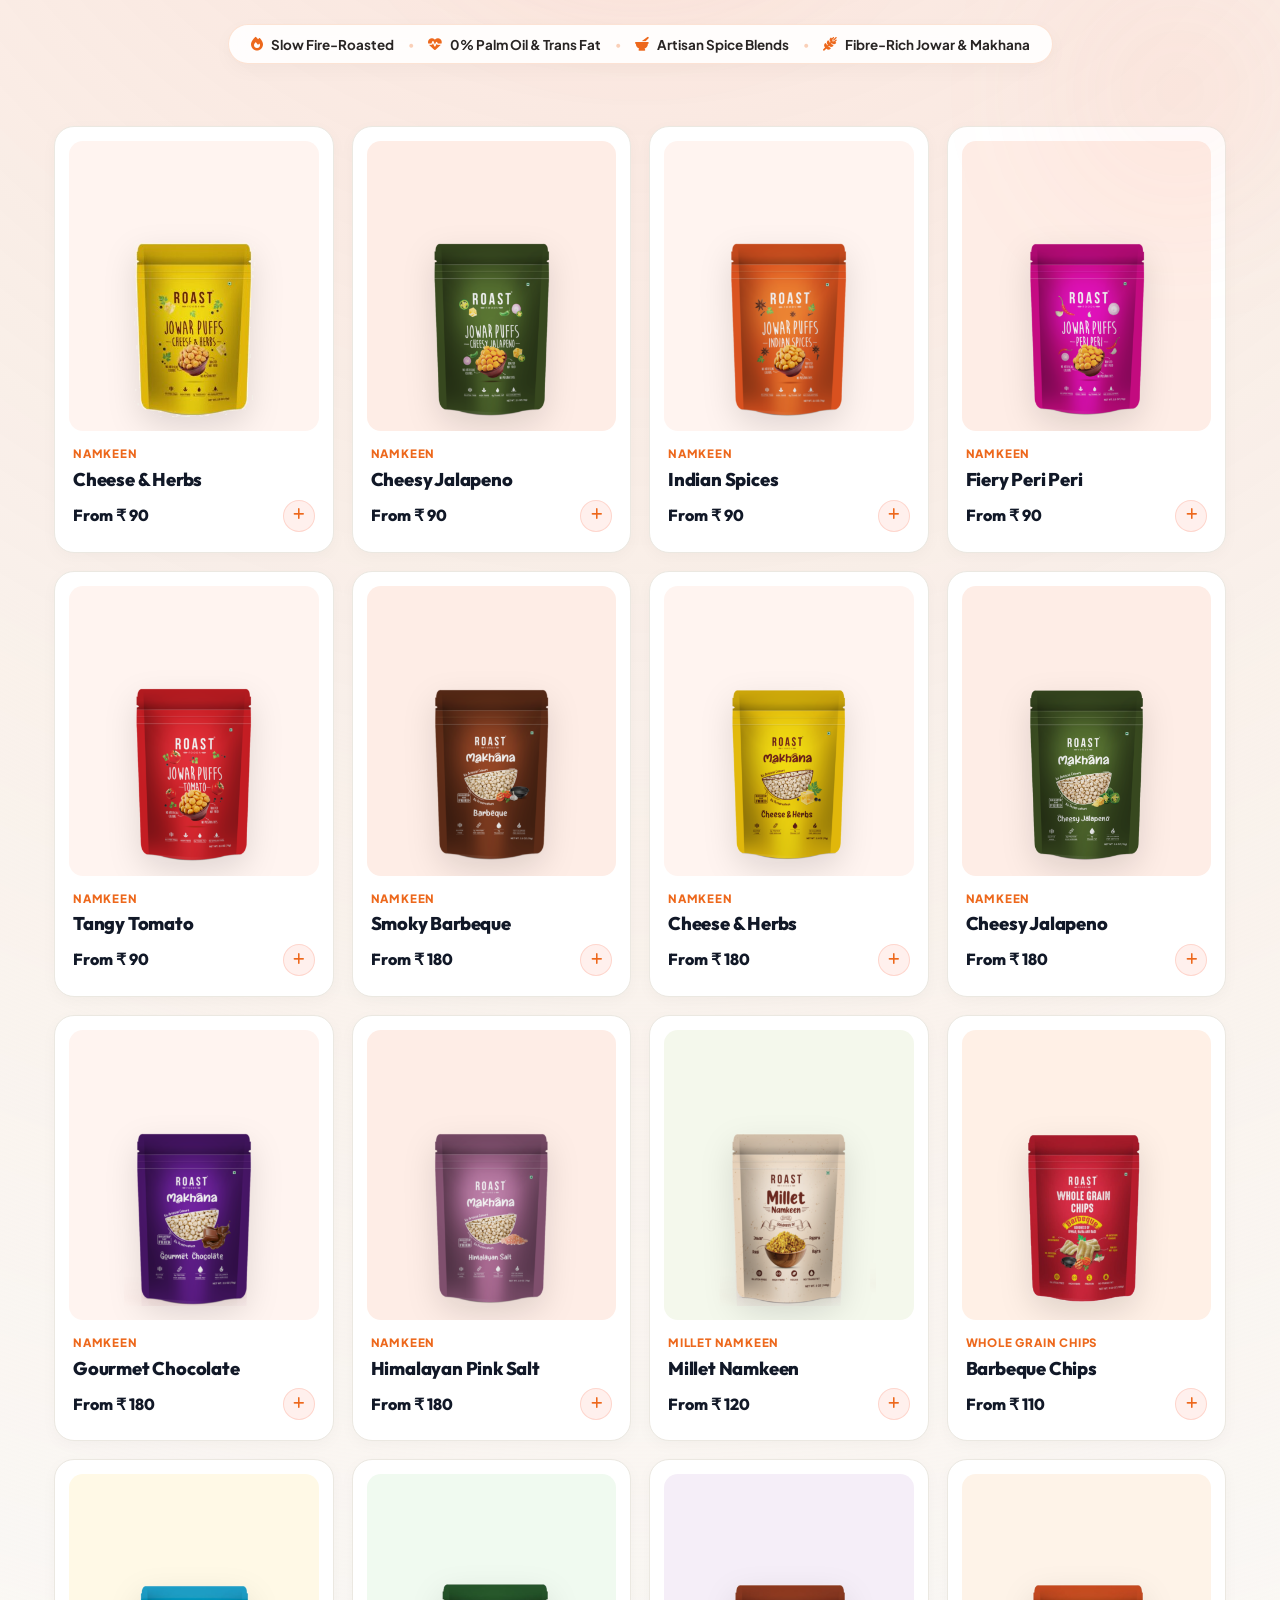
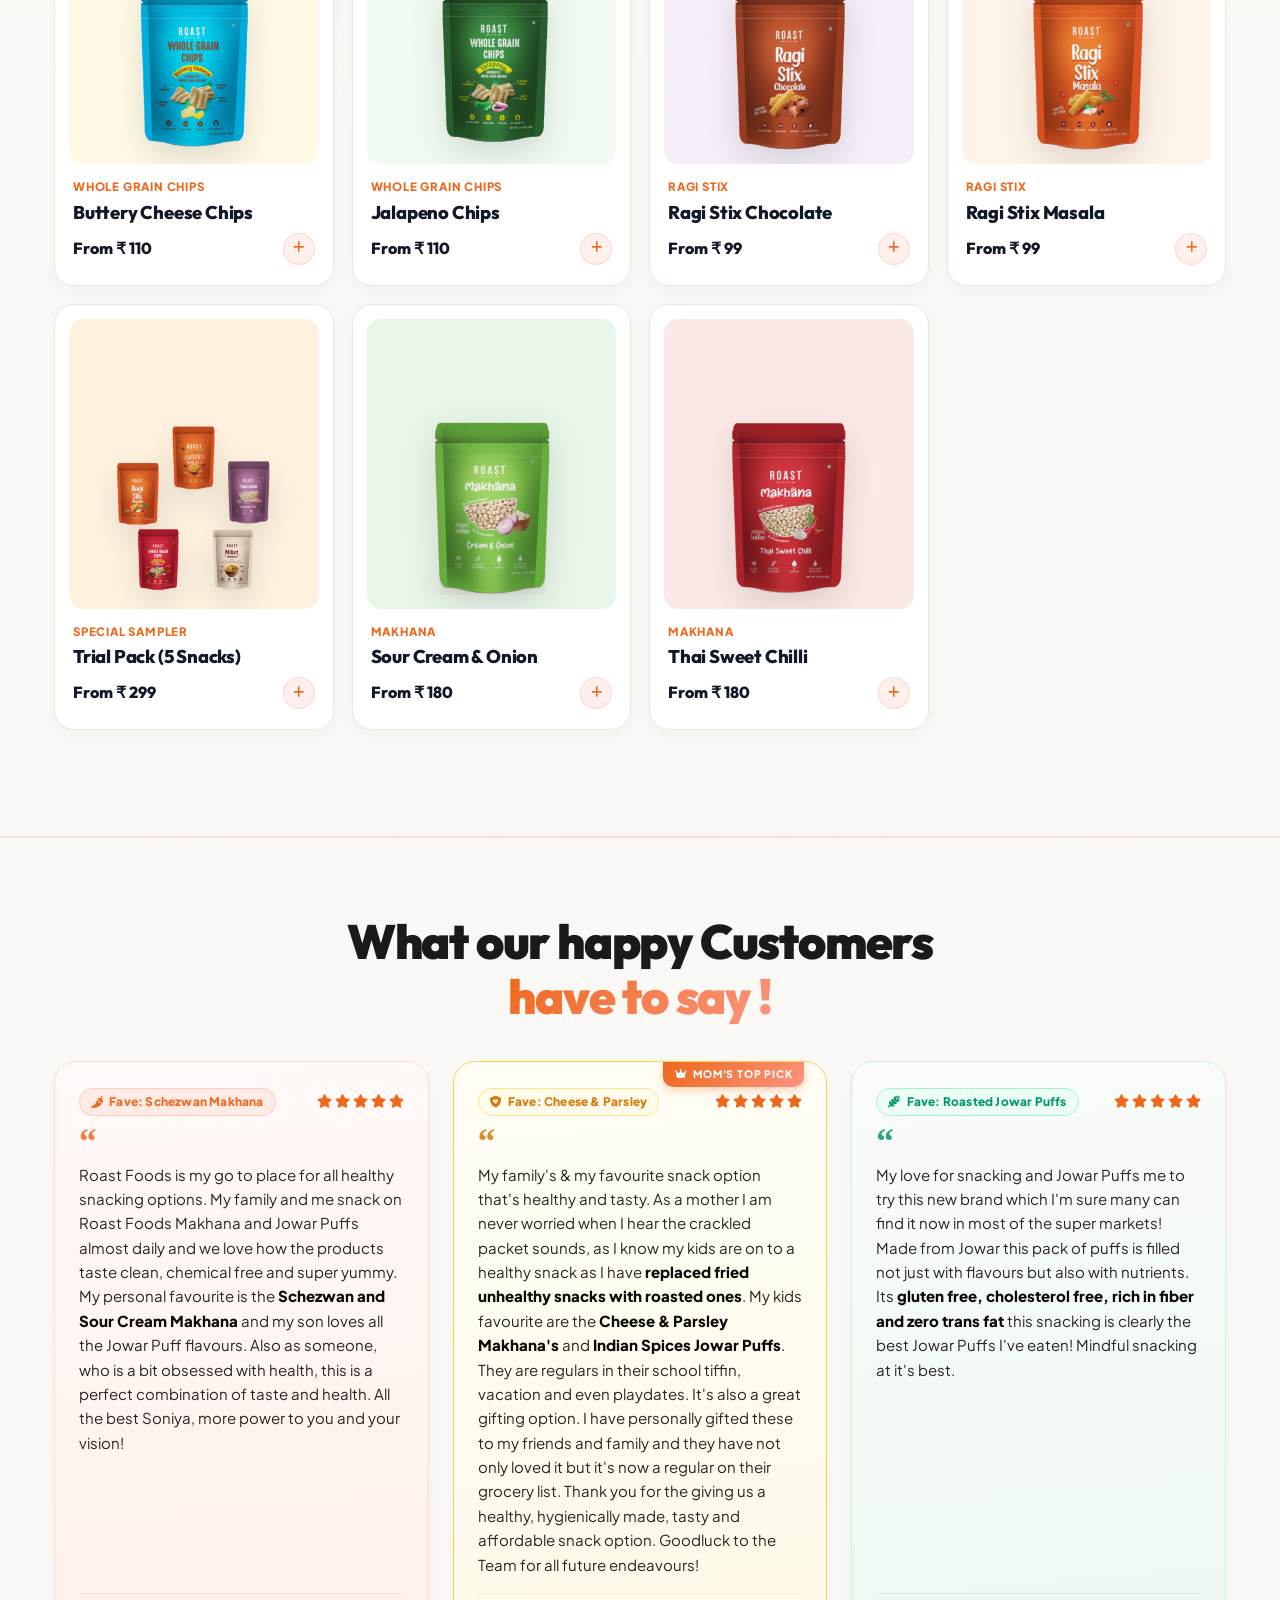
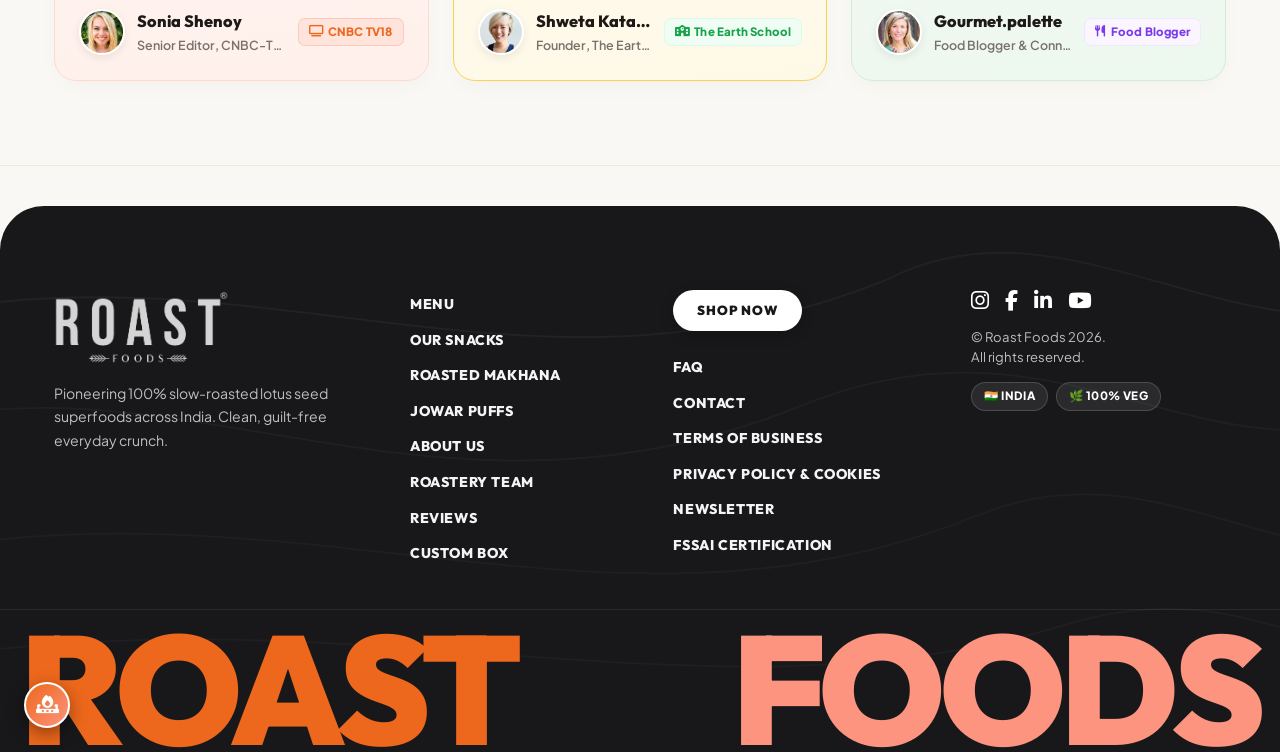
==== commit 396e0b37: "update" ====
--- a/index.html
+++ b/index.html
@@ -15,6 +15,7 @@
   <!-- Stylesheets -->
   <link rel="stylesheet" href="media/css/lenis.css">
   <link rel="stylesheet" href="media/css/style.css">
+  <link rel="stylesheet" href="media/css/responsive.css">
   <!-- FontAwesome Icons for clean SVG-ready UI elements -->
   <link rel="stylesheet" href="https://cdnjs.cloudflare.com/ajax/libs/font-awesome/6.4.0/css/all.min.css">
 </head>
@@ -46,7 +47,7 @@
             <a href="trial-pack.html" class="dropdown-item">Trial Pack</a>
           </div>
         </li>
-        <li><a href="#mainFooter" class="nav-link">Find Us</a></li>
+        <li><a href="contact.html" class="nav-link">Contact</a></li>
       </ul>
 
       <div class="nav-actions">
--- a/media/css/style.css
+++ b/media/css/style.css
@@ -461,6 +461,30 @@
   border: 2px solid #FFFFFF;
 }
 
+.mobile-toggle {
+  display: none;
+  width: 44px;
+  height: 44px;
+  border-radius: 50%;
+  background: rgba(252, 148, 127, 0.12);
+  border: 1px solid rgba(252, 148, 127, 0.28);
+  color: var(--color-primary);
+  align-items: center;
+  justify-content: center;
+  font-size: 1.25rem;
+  cursor: pointer;
+  transition: all var(--transition-fast);
+}
+
+.mobile-toggle:hover,
+.mobile-toggle.active {
+  background: var(--color-primary);
+  border-color: var(--color-primary);
+  color: #FFFFFF;
+  transform: translateY(-2px);
+  box-shadow: 0 4px 14px rgba(237, 104, 28, 0.35);
+}
+
 .btn-primary {
   display: inline-flex;
   align-items: center;
@@ -502,12 +526,6 @@
   transform: translateY(-1px);
 }
 
-.mobile-toggle {
-  display: none;
-  color: var(--text-primary);
-  font-size: 1.35rem;
-  padding: 8px;
-}
 
 /* ==========================================================================
    FULL-SCREEN HERO FULL-IMAGE BANNER (EDGE-TO-EDGE + AUTOSCROLL + PAGINATION)
@@ -4423,4 +4441,231 @@
   color: #111111;
   margin: 0 0 32px 0;
   text-align: left;
+}
+
+/* ==========================================================================
+   CONTACT PAGE & SECTION (MATCHING USER REFERENCE IMAGE & ROAST FOODS THEME)
+   ========================================================================== */
+.contact-hero-banner {
+  padding: 130px 0 50px;
+  background: linear-gradient(180deg, #FFF6F0 0%, #FFFFFF 100%);
+  text-align: center;
+  position: relative;
+}
+
+.contact-hero-title {
+  font-family: 'Poppins', sans-serif;
+  font-size: 2.8rem;
+  font-weight: 800;
+  color: #18181B;
+  margin: 0 0 12px 0;
+  letter-spacing: -0.5px;
+}
+
+.contact-hero-desc {
+  font-size: 1.1rem;
+  color: #52525B;
+  max-width: 600px;
+  margin: 0 auto;
+  line-height: 1.6;
+}
+
+.contact-main-section {
+  padding: 40px 0 90px;
+  background: #FFFFFF;
+}
+
+.contact-grid-container {
+  max-width: 1180px;
+  margin: 0 auto;
+  padding: 0 24px;
+  display: grid;
+  grid-template-columns: 42% 52%;
+  gap: 6%;
+  align-items: flex-start;
+}
+
+/* Left Column: Contact Details */
+.contact-info-col {
+  display: flex;
+  flex-direction: column;
+}
+
+.contact-section-title {
+  font-family: 'Poppins', sans-serif;
+  font-size: 1.9rem;
+  font-weight: 800;
+  color: #111827;
+  margin: 0 0 28px 0;
+  letter-spacing: -0.3px;
+}
+
+.contact-info-block {
+  margin-bottom: 28px;
+}
+
+.contact-block-label {
+  font-family: 'Poppins', sans-serif;
+  font-size: 1.2rem;
+  font-weight: 700;
+  color: #111827;
+  margin: 0 0 8px 0;
+}
+
+.contact-block-value {
+  font-size: 1rem;
+  line-height: 1.65;
+  color: #4B5563;
+  margin: 0;
+}
+
+.contact-block-value a {
+  color: #4B5563;
+  text-decoration: none;
+  transition: color 0.2s ease;
+}
+
+.contact-block-value a:hover {
+  color: #ED681C;
+}
+
+.contact-two-col-details {
+  display: grid;
+  grid-template-columns: 1fr 1fr;
+  gap: 20px;
+  margin-bottom: 24px;
+}
+
+/* Social Media Buttons */
+.contact-social-row {
+  display: flex;
+  align-items: center;
+  gap: 12px;
+  margin-top: 10px;
+}
+
+.contact-social-btn {
+  width: 38px;
+  height: 38px;
+  border-radius: 50%;
+  background: #0077B5;
+  color: #FFFFFF;
+  display: flex;
+  align-items: center;
+  justify-content: center;
+  font-size: 1.05rem;
+  text-decoration: none;
+  transition: transform 0.2s ease, box-shadow 0.2s ease, background-color 0.2s ease;
+}
+
+.contact-social-btn.linkedin {
+  background: #0A66C2;
+}
+
+.contact-social-btn.instagram {
+  background: #111827;
+}
+
+.contact-social-btn.facebook {
+  background: #1877F2;
+}
+
+.contact-social-btn:hover {
+  transform: translateY(-3px);
+  box-shadow: 0 6px 14px rgba(0, 0, 0, 0.15);
+  color: #FFFFFF;
+}
+
+/* Right Column: Send Us a Message Form */
+.contact-form-col {
+  display: flex;
+  flex-direction: column;
+}
+
+.contact-form-card {
+  background: #FFFFFF;
+}
+
+.contact-form-group {
+  margin-bottom: 22px;
+}
+
+.contact-label {
+  display: block;
+  font-size: 0.95rem;
+  font-weight: 600;
+  color: #1F2937;
+  margin-bottom: 8px;
+}
+
+.contact-input,
+.contact-select {
+  width: 100%;
+  height: 48px;
+  background: #F9FAFB;
+  border: 1px solid #E5E7EB;
+  border-radius: 4px;
+  padding: 0 16px;
+  font-family: inherit;
+  font-size: 0.98rem;
+  color: #111827;
+  transition: border-color 0.2s ease, background-color 0.2s ease, box-shadow 0.2s ease;
+  box-sizing: border-box;
+}
+
+.contact-input:focus,
+.contact-select:focus {
+  outline: none;
+  border-color: #ED681C;
+  background: #FFFFFF;
+  box-shadow: 0 0 0 3px rgba(237, 104, 28, 0.12);
+}
+
+.contact-select {
+  cursor: pointer;
+  appearance: none;
+  background-image: url("data:image/svg+xml;charset=UTF-8,%3csvg xmlns='http://www.w3.org/2000/svg' viewBox='0 0 24 24' fill='none' stroke='%234B5563' stroke-width='2' stroke-linecap='round' stroke-linejoin='round'%3e%3cpolyline points='6 9 12 15 18 9'%3e%3c/polyline%3e%3c/svg%3e");
+  background-repeat: no-repeat;
+  background-position: right 14px center;
+  background-size: 16px;
+}
+
+.contact-submit-btn {
+  background: #ED681C;
+  color: #FFFFFF;
+  border: none;
+  height: 46px;
+  padding: 0 42px;
+  border-radius: 4px;
+  font-family: 'Poppins', sans-serif;
+  font-size: 0.95rem;
+  font-weight: 700;
+  letter-spacing: 0.8px;
+  text-transform: uppercase;
+  cursor: pointer;
+  transition: background 0.2s ease, transform 0.2s ease, box-shadow 0.2s ease;
+  margin-top: 6px;
+}
+
+.contact-submit-btn:hover {
+  background: #FC947F;
+  transform: translateY(-1px);
+  box-shadow: 0 6px 16px rgba(237, 104, 28, 0.25);
+}
+
+@media (max-width: 900px) {
+  .contact-grid-container {
+    grid-template-columns: 1fr;
+    gap: 48px;
+  }
+  .contact-hero-banner {
+    padding: 100px 0 30px;
+  }
+  .contact-hero-title {
+    font-size: 2.2rem;
+  }
+  .contact-two-col-details {
+    grid-template-columns: 1fr;
+    gap: 16px;
+  }
 }
--- a/media/css/responsive.css
+++ b/media/css/responsive.css
@@ -0,0 +1,1456 @@
+/* ==========================================================================
+   ROAST FOODS - MASTER RESPONSIVE STYLESHEET (responsive.css)
+   Exact Breakpoints: 1799px, 1599px, 1408px, 1216px, 768px, 575px, 480px, 420px, 380px, 360px
+   Strict Rule: No media query breakpoint is repeated. All styles are unified per breakpoint.
+   ========================================================================== */
+
+/* Base responsive reset & overflow safety */
+html, body {
+  overflow-x: hidden;
+  width: 100%;
+}
+
+img {
+  max-width: 100%;
+  height: auto;
+}
+
+/* ==========================================================================
+   [1] BREAKPOINT: 1799px (Ultra-wide Desktop Monitors)
+   ========================================================================== */
+@media (max-width: 1799px) {
+  .container {
+    max-width: 1540px;
+    padding: 0 32px;
+  }
+
+  .hero-container {
+    max-width: 1540px;
+  }
+
+  .pdp-hero-container,
+  .contact-grid-container,
+  .pdp-tabs-wrapper,
+  .pdp-related-container {
+    max-width: 1280px;
+  }
+
+  .burrito-giant-brand {
+    font-size: clamp(6.5rem, 13.5vw, 15rem);
+  }
+}
+
+/* ==========================================================================
+   [2] BREAKPOINT: 1599px (Standard Large Desktop Monitors)
+   ========================================================================== */
+@media (max-width: 1599px) {
+  .container {
+    max-width: 1380px;
+    padding: 0 28px;
+  }
+
+  .hero-container {
+    max-width: 1380px;
+    gap: 36px;
+  }
+
+  .hero-headline {
+    font-size: 3.5rem;
+  }
+
+  .product-grid {
+    gap: 22px;
+  }
+
+  .pdp-hero-container {
+    max-width: 1180px;
+    grid-template-columns: 46% 50%;
+    gap: 4%;
+  }
+
+  .contact-grid-container {
+    max-width: 1180px;
+  }
+
+  .burrito-top-grid {
+    gap: 40px;
+  }
+
+  .burrito-giant-brand {
+    font-size: clamp(5.5rem, 13vw, 13rem);
+  }
+}
+
+/* ==========================================================================
+   [3] BREAKPOINT: 1408px (Laptops & Medium Desktop Displays)
+   ========================================================================== */
+@media (max-width: 1408px) {
+  .container {
+    max-width: 1220px;
+    padding: 0 24px;
+  }
+
+  .hero-container {
+    max-width: 1220px;
+  }
+
+  .hero-headline {
+    font-size: 3.1rem;
+  }
+
+  .product-grid {
+    gap: 18px;
+  }
+
+  .snack-stage-box {
+    height: 290px;
+  }
+
+  .snack-pouch-img {
+    height: 175px;
+  }
+
+  .pdp-hero-container {
+    max-width: 1120px;
+    gap: 4%;
+  }
+
+  .pdp-main-image-wrap {
+    min-height: 440px;
+  }
+
+  .pdp-main-image-wrap img {
+    max-height: 400px;
+  }
+
+  .pdp-title-text {
+    font-size: 1.95rem;
+  }
+
+  .contact-grid-container {
+    max-width: 1120px;
+    grid-template-columns: 44% 50%;
+    gap: 6%;
+  }
+
+  .burrito-top-grid {
+    gap: 32px;
+  }
+
+  .burrito-giant-brand {
+    font-size: clamp(4.5rem, 12vw, 11rem);
+  }
+}
+
+/* ==========================================================================
+   [4] BREAKPOINT: 1216px (Small Laptops & Landscape Tablets)
+   ========================================================================== */
+@media (max-width: 1216px) {
+  .container {
+    max-width: 1060px;
+    padding: 0 20px;
+  }
+
+  /* Product Catalog: switch from 4 to 3 columns */
+  .product-grid {
+    grid-template-columns: repeat(3, 1fr);
+    gap: 20px;
+  }
+
+  .snack-stage-box {
+    height: 280px;
+  }
+
+  .snack-pouch-img {
+    height: 170px;
+  }
+
+  .hero-container {
+    max-width: 1060px;
+    grid-template-columns: 1fr 1fr;
+    gap: 28px;
+  }
+
+  .hero-headline {
+    font-size: 2.75rem;
+  }
+
+  .hero-description {
+    font-size: 1.02rem;
+  }
+
+  /* PDP Adjustments */
+  .pdp-hero-container {
+    max-width: 100%;
+    grid-template-columns: 48% 48%;
+    gap: 4%;
+    padding: 0 20px;
+  }
+
+  .pdp-main-image-wrap {
+    min-height: 400px;
+    padding: 18px;
+  }
+
+  .pdp-main-image-wrap img {
+    max-height: 360px;
+  }
+
+  .pdp-thumbnails-strip {
+    gap: 10px;
+  }
+
+  .pdp-thumb-item {
+    height: 75px;
+  }
+
+  .pdp-title-text {
+    font-size: 1.85rem;
+  }
+
+  .pdp-price-amount {
+    font-size: 1.5rem;
+  }
+
+  .pdp-tabs-wrapper,
+  .pdp-related-container {
+    max-width: 100%;
+    padding: 0 20px;
+  }
+
+  /* Contact Page */
+  .contact-grid-container {
+    max-width: 100%;
+    padding: 0 20px;
+    grid-template-columns: 46% 50%;
+    gap: 4%;
+  }
+
+  .contact-section-title {
+    font-size: 1.75rem;
+  }
+
+  /* Footer: 4 proportional columns */
+  .burrito-top-grid {
+    grid-template-columns: 1.3fr 1fr 1fr 1.1fr;
+    gap: 28px;
+  }
+
+  .burrito-giant-brand-wrap {
+    padding: 14px 0 0;
+  }
+
+  .burrito-giant-brand {
+    font-size: clamp(3.8rem, 11vw, 8.5rem);
+    padding: 0 16px;
+  }
+}
+
+/* ==========================================================================
+   [5] BREAKPOINT: 768px (Tablets Portrait & Phablets)
+   ========================================================================== */
+@media (max-width: 768px) {
+  .container {
+    max-width: 100%;
+    padding: 0 18px;
+  }
+
+  /* Navigation Header: Mobile Menu Drawer */
+  .main-header {
+    height: 70px;
+    background: #FFFFFF;
+    box-shadow: 0 2px 10px rgba(0, 0, 0, 0.06);
+  }
+
+  .nav-container {
+    padding: 0 16px;
+  }
+
+  .brand-logo-img {
+    height: 38px;
+  }
+
+  /* Show Hamburger Icon */
+  .mobile-toggle {
+    display: flex !important;
+    align-items: center;
+    justify-content: center;
+  }
+
+  /* Dropdown Navigation Menu Drawer */
+  .nav-links {
+    position: fixed !important;
+    top: 70px !important;
+    left: 0 !important;
+    right: 0 !important;
+    width: 100% !important;
+    background: #FFFFFF !important;
+    flex-direction: column !important;
+    align-items: flex-start !important;
+    padding: 20px 24px 28px !important;
+    gap: 14px !important;
+    box-shadow: 0 16px 36px rgba(0, 0, 0, 0.15) !important;
+    transform: translateY(-150%) !important;
+    opacity: 0 !important;
+    visibility: hidden !important;
+    transition: transform 0.32s cubic-bezier(0.16, 1, 0.3, 1), opacity 0.25s ease, visibility 0.25s ease !important;
+    z-index: 999 !important;
+    border-bottom: 3px solid #ED681C !important;
+    max-height: calc(100vh - 70px) !important;
+    overflow-y: auto !important;
+  }
+
+  .nav-links.mobile-active {
+    transform: translateY(0) !important;
+    opacity: 1 !important;
+    visibility: visible !important;
+  }
+
+  .nav-links li {
+    width: 100%;
+    list-style: none;
+  }
+
+  .nav-links .nav-link {
+    display: flex;
+    align-items: center;
+    justify-content: space-between;
+    width: 100%;
+    font-size: 1.05rem;
+    padding: 10px 0;
+    color: #1E1B18;
+    font-weight: 600;
+    text-decoration: none;
+    border-bottom: 1px solid #F4EFEA;
+  }
+
+  .nav-dropdown-wrapper {
+    width: 100%;
+    flex-direction: column;
+    align-items: flex-start;
+  }
+
+  .nav-dropdown-menu {
+    position: static !important;
+    transform: none !important;
+    box-shadow: none !important;
+    border: none !important;
+    border-left: 3px solid #ED681C !important;
+    padding: 6px 0 6px 14px !important;
+    margin: 8px 0 6px 4px !important;
+    width: 100% !important;
+    opacity: 1 !important;
+    visibility: visible !important;
+    pointer-events: auto !important;
+    display: none !important;
+    flex-direction: column !important;
+    gap: 6px !important;
+    background: #FFF9F6 !important;
+    border-radius: 4px !important;
+  }
+
+  .nav-dropdown-wrapper.mobile-dropdown-open .nav-dropdown-menu {
+    display: flex !important;
+  }
+
+  .dropdown-item {
+    padding: 8px 12px !important;
+    font-size: 0.95rem !important;
+    color: #374151 !important;
+    font-weight: 500 !important;
+  }
+
+  /* Hero Section */
+  .hero-section {
+    padding: 100px 0 50px;
+  }
+
+  .hero-container {
+    grid-template-columns: 1fr;
+    text-align: center;
+    gap: 36px;
+  }
+
+  .hero-headline {
+    font-size: 2.35rem;
+  }
+
+  .hero-cta-group,
+  .hero-stats-row {
+    justify-content: center;
+  }
+
+  /* Product Catalog: 2 columns */
+  .product-grid {
+    grid-template-columns: repeat(2, 1fr);
+    gap: 16px;
+  }
+
+  .snack-stage-box {
+    height: 250px;
+  }
+
+  .snack-pouch-img {
+    height: 150px;
+  }
+
+  /* PDP: Stack left gallery & right summary */
+  .pdp-main-section {
+    padding: 90px 0 40px;
+  }
+
+  .pdp-hero-container {
+    grid-template-columns: 1fr;
+    gap: 32px;
+    padding: 0 16px;
+  }
+
+  .pdp-main-image-wrap {
+    min-height: 360px;
+    padding: 20px;
+  }
+
+  .pdp-main-image-wrap img {
+    max-height: 320px;
+  }
+
+  .pdp-thumbnails-strip {
+    gap: 10px;
+  }
+
+  .pdp-thumb-item {
+    height: 72px;
+  }
+
+  .pdp-title-text {
+    font-size: 1.75rem;
+  }
+
+  .pdp-price-amount {
+    font-size: 1.45rem;
+    margin: 8px 0 12px;
+  }
+
+  .pdp-featured-bowl-wrap img {
+    max-width: 210px;
+  }
+
+  .pdp-cart-actions-row {
+    gap: 12px;
+  }
+
+  .pdp-cart-qty-input {
+    width: 48px;
+    height: 44px;
+  }
+
+  .pdp-cart-submit-btn {
+    flex: 1;
+    padding: 0 24px;
+    height: 44px;
+  }
+
+  /* PDP Tabs */
+  .pdp-details-tabs-section {
+    padding: 24px 0 40px;
+  }
+
+  .pdp-tabs-nav {
+    gap: 22px;
+    margin-bottom: 20px;
+  }
+
+  .pdp-tab-item {
+    font-size: 0.96rem;
+    padding: 10px 2px 14px;
+  }
+
+  .pdp-related-section {
+    padding: 45px 0 70px;
+  }
+
+  .pdp-related-title {
+    font-size: 1.75rem;
+    margin-bottom: 24px;
+  }
+
+  /* Contact Page */
+  .contact-hero-banner {
+    padding: 100px 0 32px;
+  }
+
+  .contact-hero-title {
+    font-size: 2.25rem;
+  }
+
+  .contact-main-section {
+    padding: 30px 0 70px;
+  }
+
+  .contact-grid-container {
+    grid-template-columns: 1fr;
+    gap: 40px;
+    padding: 0 16px;
+  }
+
+  .contact-section-title {
+    font-size: 1.65rem;
+    margin-bottom: 20px;
+  }
+
+  .contact-submit-btn {
+    width: 100%;
+  }
+
+  /* ==========================================================================
+     FOOTER RESPONSIVENESS AT 768px
+     ========================================================================== */
+  .burrito-footer {
+    padding: 56px 0 0;
+    border-top-left-radius: 28px;
+    border-top-right-radius: 28px;
+    margin-top: 30px;
+    overflow: hidden;
+  }
+
+  .burrito-footer-inner {
+    padding: 0 0 20px;
+  }
+
+  .burrito-top-grid {
+    grid-template-columns: 1fr 1fr;
+    gap: 36px;
+  }
+
+  .burrito-col-brand {
+    grid-column: 1 / -1;
+    align-items: center;
+    text-align: center;
+  }
+
+  .burrito-logo-img {
+    margin: 0 auto;
+    width: 155px;
+  }
+
+  .burrito-brand-desc {
+    max-width: 480px;
+    margin: 12px auto 0;
+    text-align: center;
+  }
+
+  .burrito-giant-brand-wrap {
+    padding: 16px 0 10px;
+    width: 100%;
+    overflow: hidden;
+  }
+
+  .burrito-giant-brand {
+    font-size: clamp(2.8rem, 11.5vw, 5.5rem);
+    white-space: normal;
+    display: flex;
+    justify-content: center;
+    align-items: center;
+    gap: 16px;
+    width: 100%;
+    padding: 0 16px;
+    box-sizing: border-box;
+    line-height: 1;
+  }
+
+  .burrito-floating-sticker {
+    width: 48px;
+    height: 48px;
+    font-size: 1.1rem;
+    bottom: 12px;
+    left: 12px;
+  }
+
+  .cart-drawer {
+    width: 380px;
+    max-width: 90vw;
+  }
+}
+
+/* ==========================================================================
+   [6] BREAKPOINT: 575px (Large Mobile Handsets & Landscape Phones)
+   ========================================================================== */
+@media (max-width: 575px) {
+  .container {
+    padding: 0 14px;
+  }
+
+  .main-header {
+    height: 64px;
+  }
+
+  .nav-links {
+    top: 64px;
+  }
+
+  .brand-logo-img {
+    height: 34px;
+  }
+
+  .hero-section {
+    padding: 85px 0 40px;
+  }
+
+  .hero-headline {
+    font-size: 2.05rem;
+  }
+
+  .hero-description {
+    font-size: 0.95rem;
+  }
+
+  .hero-btn {
+    width: 100%;
+    padding: 13px 20px;
+    justify-content: center;
+  }
+
+  /* Product Catalog: compact 2-column cards */
+  .product-grid {
+    grid-template-columns: repeat(2, 1fr);
+    gap: 12px;
+  }
+
+  .product-card.snack-interactive-card {
+    padding: 10px 10px 14px 10px;
+    border-radius: 14px;
+  }
+
+  .snack-stage-box {
+    height: 215px;
+    border-radius: 10px;
+    padding-bottom: 8px;
+  }
+
+  .snack-pouch-img {
+    height: 132px;
+  }
+
+  .snack-category-tag {
+    font-size: 0.72rem;
+  }
+
+  .snack-item-name {
+    font-size: 0.92rem;
+    margin: 3px 0 6px 0;
+  }
+
+  .snack-price-val {
+    font-size: 0.92rem;
+  }
+
+  .stage-quick-pill {
+    padding: 6px 12px;
+    font-size: 0.76rem;
+    bottom: 8px;
+  }
+
+  .snack-add-icon-btn {
+    width: 30px;
+    height: 30px;
+    font-size: 0.8rem;
+  }
+
+  /* PDP Adjustments */
+  .pdp-main-section {
+    padding: 80px 0 35px;
+  }
+
+  .pdp-hero-container {
+    padding: 0 12px;
+    gap: 24px;
+  }
+
+  .pdp-main-image-wrap {
+    min-height: 290px;
+    padding: 14px;
+  }
+
+  .pdp-main-image-wrap img {
+    max-height: 250px;
+  }
+
+  .pdp-zoom-icon {
+    top: 10px;
+    right: 10px;
+    width: 28px;
+    height: 28px;
+    font-size: 0.95rem;
+  }
+
+  .pdp-thumbnails-strip {
+    gap: 8px;
+    margin-top: 10px;
+  }
+
+  .pdp-thumb-item {
+    height: 60px;
+    padding: 4px;
+    border-radius: 4px;
+  }
+
+  .pdp-title-text {
+    font-size: 1.5rem;
+  }
+
+  .pdp-price-amount {
+    font-size: 1.35rem;
+  }
+
+  .pdp-body-paragraphs {
+    font-size: 0.92rem;
+    line-height: 1.6;
+  }
+
+  .pdp-featured-bowl-wrap img {
+    max-width: 175px;
+  }
+
+  .pdp-free-shipping-tag {
+    font-size: 0.95rem;
+    margin: 14px 0;
+  }
+
+  .pdp-cart-actions-row {
+    flex-wrap: nowrap;
+    gap: 10px;
+  }
+
+  .pdp-cart-qty-input {
+    width: 46px;
+    height: 44px;
+    font-size: 0.98rem;
+  }
+
+  .pdp-cart-submit-btn {
+    height: 44px;
+    font-size: 0.88rem;
+    letter-spacing: 0.4px;
+  }
+
+  /* PDP Tabs */
+  .pdp-tabs-nav {
+    gap: 16px;
+  }
+
+  .pdp-tab-item {
+    font-size: 0.9rem;
+    padding: 8px 0 12px;
+  }
+
+  .pdp-nutri-badge {
+    font-size: 0.8rem;
+    padding: 6px 12px;
+  }
+
+  .pdp-related-title {
+    font-size: 1.5rem;
+  }
+
+  /* Contact Page */
+  .contact-hero-title {
+    font-size: 1.95rem;
+  }
+
+  .contact-hero-desc {
+    font-size: 0.95rem;
+  }
+
+  .contact-section-title {
+    font-size: 1.45rem;
+  }
+
+  .contact-block-label {
+    font-size: 1.05rem;
+  }
+
+  .contact-block-value {
+    font-size: 0.93rem;
+  }
+
+  .contact-input,
+  .contact-select {
+    height: 44px;
+    font-size: 0.92rem;
+  }
+
+  .contact-submit-btn {
+    height: 44px;
+    font-size: 0.9rem;
+  }
+
+  /* ==========================================================================
+     FOOTER RESPONSIVENESS AT 575px
+     ========================================================================== */
+  .burrito-footer {
+    padding: 44px 0 0;
+    border-top-left-radius: 22px;
+    border-top-right-radius: 22px;
+    margin-top: 24px;
+    overflow: hidden;
+  }
+
+  .burrito-top-grid {
+    grid-template-columns: 1fr;
+    gap: 28px;
+    text-align: center;
+  }
+
+  .burrito-col-brand,
+  .burrito-col-nav,
+  .burrito-col-social {
+    align-items: center;
+    text-align: center;
+    width: 100%;
+  }
+
+  .burrito-nav-links {
+    align-items: center;
+    gap: 10px;
+  }
+
+  .burrito-pill-cta {
+    align-self: center;
+    margin: 0 auto 16px;
+  }
+
+  .burrito-social-icons {
+    justify-content: center;
+  }
+
+  .burrito-badges-row {
+    justify-content: center;
+  }
+
+  .burrito-giant-brand-wrap {
+    padding: 12px 0 10px;
+    overflow: hidden;
+    width: 100%;
+  }
+
+  .burrito-giant-brand {
+    font-size: clamp(2.2rem, 11vw, 3.6rem);
+    white-space: normal;
+    display: flex;
+    justify-content: center;
+    align-items: center;
+    gap: 12px;
+    padding: 0 10px;
+    box-sizing: border-box;
+    width: 100%;
+    line-height: 1;
+  }
+
+  .burrito-floating-sticker {
+    width: 40px;
+    height: 40px;
+    font-size: 0.95rem;
+    bottom: 8px;
+    left: 8px;
+  }
+
+  /* Cart Drawer: Full Width on Mobile */
+  .cart-drawer {
+    width: 100%;
+    max-width: 100%;
+  }
+}
+
+/* ==========================================================================
+   [7] BREAKPOINT: 480px (Standard Mobile Viewports)
+   ========================================================================== */
+@media (max-width: 480px) {
+  .container {
+    padding: 0 12px;
+  }
+
+  .hero-headline {
+    font-size: 1.85rem;
+  }
+
+  .hero-stats-row {
+    flex-direction: column;
+    gap: 12px;
+    align-items: center;
+  }
+
+  /* Product Catalog: Clean 2-column */
+  .product-grid {
+    grid-template-columns: repeat(2, 1fr);
+    gap: 10px;
+  }
+
+  .snack-stage-box {
+    height: 195px;
+  }
+
+  .snack-pouch-img {
+    height: 120px;
+  }
+
+  .snack-item-name {
+    font-size: 0.86rem;
+  }
+
+  .snack-price-val {
+    font-size: 0.86rem;
+  }
+
+  /* PDP */
+  .pdp-main-image-wrap {
+    min-height: 260px;
+    padding: 12px;
+  }
+
+  .pdp-main-image-wrap img {
+    max-height: 220px;
+  }
+
+  .pdp-thumbnails-strip {
+    gap: 6px;
+  }
+
+  .pdp-thumb-item {
+    height: 54px;
+  }
+
+  .pdp-title-text {
+    font-size: 1.38rem;
+  }
+
+  .pdp-title-rule {
+    height: 1.5px;
+  }
+
+  .pdp-price-amount {
+    font-size: 1.28rem;
+  }
+
+  .pdp-featured-bowl-wrap img {
+    max-width: 155px;
+  }
+
+  .pdp-tabs-nav {
+    gap: 12px;
+    overflow-x: auto;
+    white-space: nowrap;
+    padding-bottom: 2px;
+    -webkit-overflow-scrolling: touch;
+  }
+
+  .pdp-tab-item {
+    font-size: 0.86rem;
+  }
+
+  .pdp-review-form-wrap {
+    padding: 16px;
+  }
+
+  /* Contact Page */
+  .contact-two-col-details {
+    grid-template-columns: 1fr;
+    gap: 16px;
+  }
+
+  .contact-social-row {
+    gap: 10px;
+  }
+
+  .contact-social-btn {
+    width: 36px;
+    height: 36px;
+    font-size: 0.95rem;
+  }
+
+  /* Footer at 480px */
+  .burrito-giant-brand {
+    font-size: clamp(1.9rem, 10vw, 3rem);
+    gap: 10px;
+    padding: 0 8px;
+  }
+
+  .burrito-nav-links a {
+    font-size: 0.84rem;
+  }
+
+  .burrito-copyright {
+    font-size: 0.8rem;
+  }
+
+  .burrito-flag-pill {
+    font-size: 0.72rem;
+    padding: 4px 10px;
+  }
+}
+
+/* ==========================================================================
+   [8] BREAKPOINT: 420px (Compact Mobile Screens)
+   ========================================================================== */
+@media (max-width: 420px) {
+  .container {
+    padding: 0 10px;
+  }
+
+  .main-header {
+    height: 60px;
+  }
+
+  .brand-logo-img {
+    height: 32px;
+  }
+
+  .nav-links {
+    top: 60px;
+  }
+
+  .hero-headline {
+    font-size: 1.7rem;
+  }
+
+  /* Product Catalog: Clean single column */
+  .product-grid {
+    grid-template-columns: 1fr;
+    max-width: 320px;
+    margin: 0 auto;
+  }
+
+  .snack-stage-box {
+    height: 230px;
+  }
+
+  .snack-pouch-img {
+    height: 145px;
+  }
+
+  .snack-item-name {
+    font-size: 1rem;
+  }
+
+  .snack-price-val {
+    font-size: 1rem;
+  }
+
+  .snack-add-icon-btn {
+    width: 34px;
+    height: 34px;
+    font-size: 0.9rem;
+  }
+
+  /* PDP */
+  .pdp-hero-container {
+    padding: 0 8px;
+  }
+
+  .pdp-main-image-wrap {
+    min-height: 240px;
+  }
+
+  .pdp-main-image-wrap img {
+    max-height: 205px;
+  }
+
+  .pdp-thumb-item {
+    height: 50px;
+  }
+
+  .pdp-title-text {
+    font-size: 1.28rem;
+  }
+
+  .pdp-price-amount {
+    font-size: 1.22rem;
+  }
+
+  .pdp-body-paragraphs {
+    font-size: 0.88rem;
+  }
+
+  .pdp-featured-bowl-wrap img {
+    max-width: 140px;
+  }
+
+  .pdp-cart-actions-row {
+    gap: 8px;
+  }
+
+  .pdp-cart-qty-input {
+    width: 44px;
+    height: 42px;
+  }
+
+  .pdp-cart-submit-btn {
+    height: 42px;
+    padding: 0 16px;
+    font-size: 0.84rem;
+  }
+
+  .pdp-related-title {
+    font-size: 1.35rem;
+    text-align: center;
+  }
+
+  /* Contact */
+  .contact-hero-title {
+    font-size: 1.75rem;
+  }
+
+  .contact-section-title {
+    font-size: 1.35rem;
+  }
+
+  /* Footer at 420px */
+  .burrito-giant-brand {
+    font-size: clamp(1.7rem, 9.5vw, 2.6rem);
+    gap: 8px;
+    letter-spacing: -0.5px;
+    padding: 0 6px;
+  }
+
+  .burrito-badges-row {
+    gap: 6px;
+  }
+}
+
+/* ==========================================================================
+   [9] BREAKPOINT: 380px (Narrow Mobile Devices, iPhone SE)
+   ========================================================================== */
+@media (max-width: 380px) {
+  .container {
+    padding: 0 8px;
+  }
+
+  .brand-logo-img {
+    height: 29px;
+  }
+
+  .nav-actions {
+    gap: 8px;
+  }
+
+  .btn-icon {
+    width: 36px;
+    height: 36px;
+    font-size: 0.95rem;
+  }
+
+  .hero-headline {
+    font-size: 1.55rem;
+    letter-spacing: -0.3px;
+  }
+
+  .hero-description {
+    font-size: 0.88rem;
+  }
+
+  .product-grid {
+    max-width: 290px;
+  }
+
+  .snack-stage-box {
+    height: 210px;
+  }
+
+  .snack-pouch-img {
+    height: 130px;
+  }
+
+  /* PDP */
+  .pdp-main-image-wrap {
+    min-height: 220px;
+    padding: 10px;
+  }
+
+  .pdp-main-image-wrap img {
+    max-height: 185px;
+  }
+
+  .pdp-thumbnails-strip {
+    gap: 5px;
+  }
+
+  .pdp-thumb-item {
+    height: 46px;
+  }
+
+  .pdp-title-text {
+    font-size: 1.2rem;
+  }
+
+  .pdp-price-amount {
+    font-size: 1.15rem;
+  }
+
+  .pdp-category-line {
+    font-size: 0.86rem;
+    margin-bottom: 14px;
+  }
+
+  .pdp-featured-bowl-wrap img {
+    max-width: 130px;
+  }
+
+  .pdp-free-shipping-tag {
+    font-size: 0.88rem;
+  }
+
+  .pdp-tab-item {
+    font-size: 0.82rem;
+  }
+
+  .pdp-tab-panel {
+    font-size: 0.86rem;
+    line-height: 1.6;
+  }
+
+  /* Contact */
+  .contact-hero-banner {
+    padding: 85px 0 24px;
+  }
+
+  .contact-hero-title {
+    font-size: 1.6rem;
+  }
+
+  .contact-section-title {
+    font-size: 1.25rem;
+  }
+
+  .contact-input,
+  .contact-select {
+    height: 42px;
+    font-size: 0.88rem;
+    padding: 0 12px;
+  }
+
+  .contact-submit-btn {
+    height: 42px;
+    font-size: 0.85rem;
+  }
+
+  /* Footer at 380px */
+  .burrito-footer {
+    padding: 36px 0 0;
+    border-top-left-radius: 18px;
+    border-top-right-radius: 18px;
+  }
+
+  .burrito-giant-brand {
+    font-size: clamp(1.5rem, 9vw, 2.3rem);
+    gap: 8px;
+  }
+
+  .burrito-floating-sticker {
+    display: none;
+  }
+
+  .burrito-pill-cta {
+    padding: 8px 20px;
+    font-size: 0.78rem;
+  }
+
+  .burrito-nav-links a {
+    font-size: 0.8rem;
+  }
+
+  .burrito-flag-pill {
+    font-size: 0.72rem;
+    padding: 4px 8px;
+  }
+}
+
+/* ==========================================================================
+   [10] BREAKPOINT: 360px (Ultra-compact Fold Screens & Small Viewports)
+   ========================================================================== */
+@media (max-width: 360px) {
+  .container {
+    padding: 0 6px;
+  }
+
+  .main-header {
+    height: 56px;
+  }
+
+  .nav-container {
+    padding: 0 10px;
+  }
+
+  .brand-logo-img {
+    height: 27px;
+  }
+
+  .hero-section {
+    padding: 75px 0 30px;
+  }
+
+  .hero-headline {
+    font-size: 1.42rem;
+  }
+
+  .hero-btn {
+    font-size: 0.85rem;
+    padding: 11px 16px;
+  }
+
+  .product-grid {
+    max-width: 100%;
+  }
+
+  .snack-stage-box {
+    height: 195px;
+  }
+
+  .snack-pouch-img {
+    height: 120px;
+  }
+
+  /* PDP */
+  .pdp-main-section {
+    padding: 70px 0 25px;
+  }
+
+  .pdp-main-image-wrap {
+    min-height: 200px;
+    padding: 8px;
+  }
+
+  .pdp-main-image-wrap img {
+    max-height: 165px;
+  }
+
+  .pdp-thumbnails-strip {
+    gap: 4px;
+  }
+
+  .pdp-thumb-item {
+    height: 42px;
+    padding: 2px;
+  }
+
+  .pdp-title-row {
+    gap: 8px;
+  }
+
+  .pdp-title-text {
+    font-size: 1.12rem;
+  }
+
+  .pdp-price-amount {
+    font-size: 1.08rem;
+    margin: 6px 0 10px;
+  }
+
+  .pdp-body-paragraphs {
+    font-size: 0.84rem;
+    line-height: 1.5;
+  }
+
+  .pdp-featured-bowl-wrap img {
+    max-width: 115px;
+  }
+
+  .pdp-free-shipping-tag {
+    font-size: 0.84rem;
+    margin: 10px 0;
+  }
+
+  .pdp-cart-actions-row {
+    flex-direction: column;
+    align-items: stretch;
+    gap: 8px;
+  }
+
+  .pdp-cart-qty-input {
+    width: 100%;
+    height: 40px;
+  }
+
+  .pdp-cart-submit-btn {
+    width: 100%;
+    height: 42px;
+    font-size: 0.82rem;
+  }
+
+  .pdp-tabs-nav {
+    gap: 8px;
+  }
+
+  .pdp-tab-item {
+    font-size: 0.78rem;
+    padding: 6px 0 10px;
+  }
+
+  .pdp-tab-panel {
+    font-size: 0.82rem;
+  }
+
+  /* Contact */
+  .contact-hero-title {
+    font-size: 1.45rem;
+  }
+
+  .contact-hero-desc {
+    font-size: 0.85rem;
+  }
+
+  .contact-section-title {
+    font-size: 1.18rem;
+  }
+
+  .contact-block-label {
+    font-size: 0.98rem;
+  }
+
+  .contact-block-value {
+    font-size: 0.85rem;
+  }
+
+  .contact-input,
+  .contact-select {
+    height: 40px;
+    font-size: 0.84rem;
+  }
+
+  .contact-submit-btn {
+    height: 40px;
+    font-size: 0.82rem;
+  }
+
+  /* Footer at 360px */
+  .burrito-footer {
+    padding: 32px 0 0;
+    border-top-left-radius: 16px;
+    border-top-right-radius: 16px;
+  }
+
+  .burrito-giant-brand-wrap {
+    padding: 10px 0 8px;
+    width: 100%;
+    overflow: hidden;
+  }
+
+  .burrito-giant-brand {
+    font-size: 1.8rem;
+    flex-direction: column;
+    align-items: center;
+    gap: 4px;
+    line-height: 1.1;
+    padding: 0;
+    width: 100%;
+    box-sizing: border-box;
+  }
+
+  .burrito-badges-row {
+    flex-direction: column;
+    align-items: center;
+    gap: 6px;
+  }
+
+  .burrito-flag-pill {
+    width: fit-content;
+  }
+}
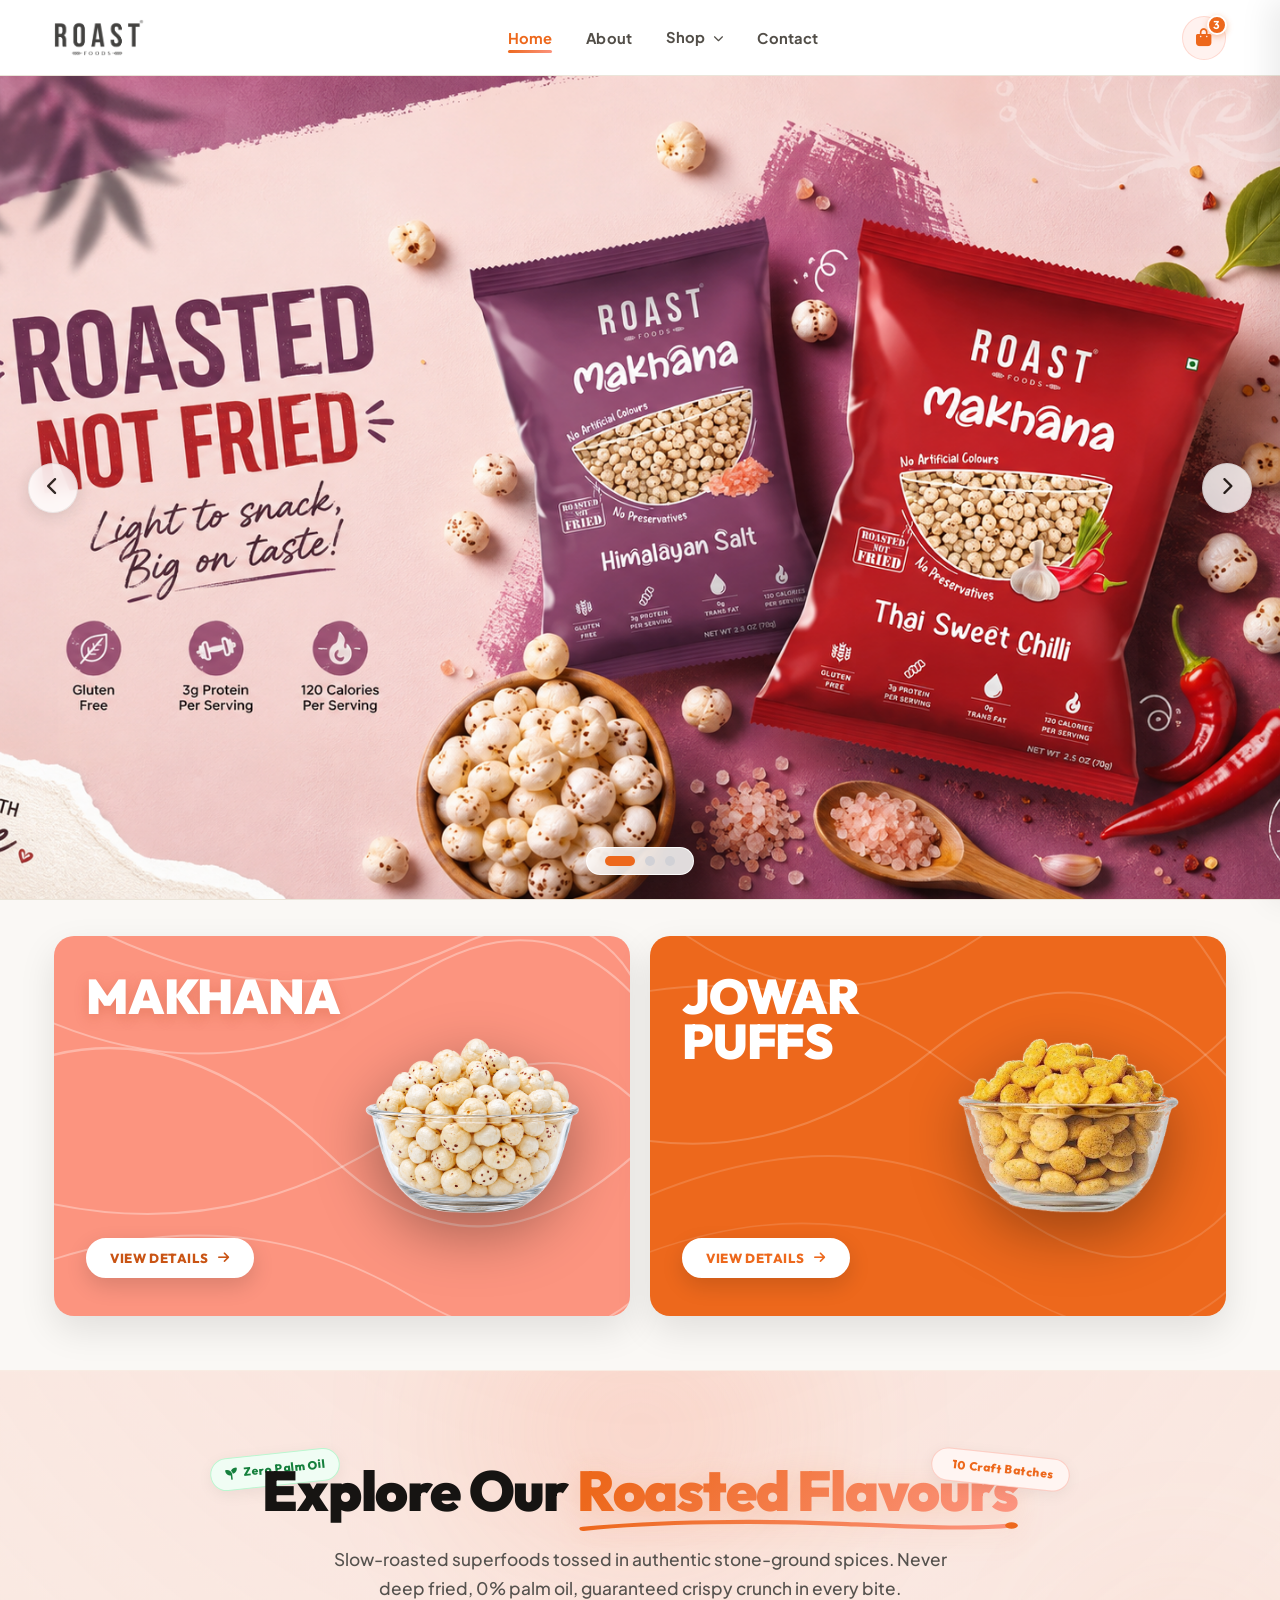
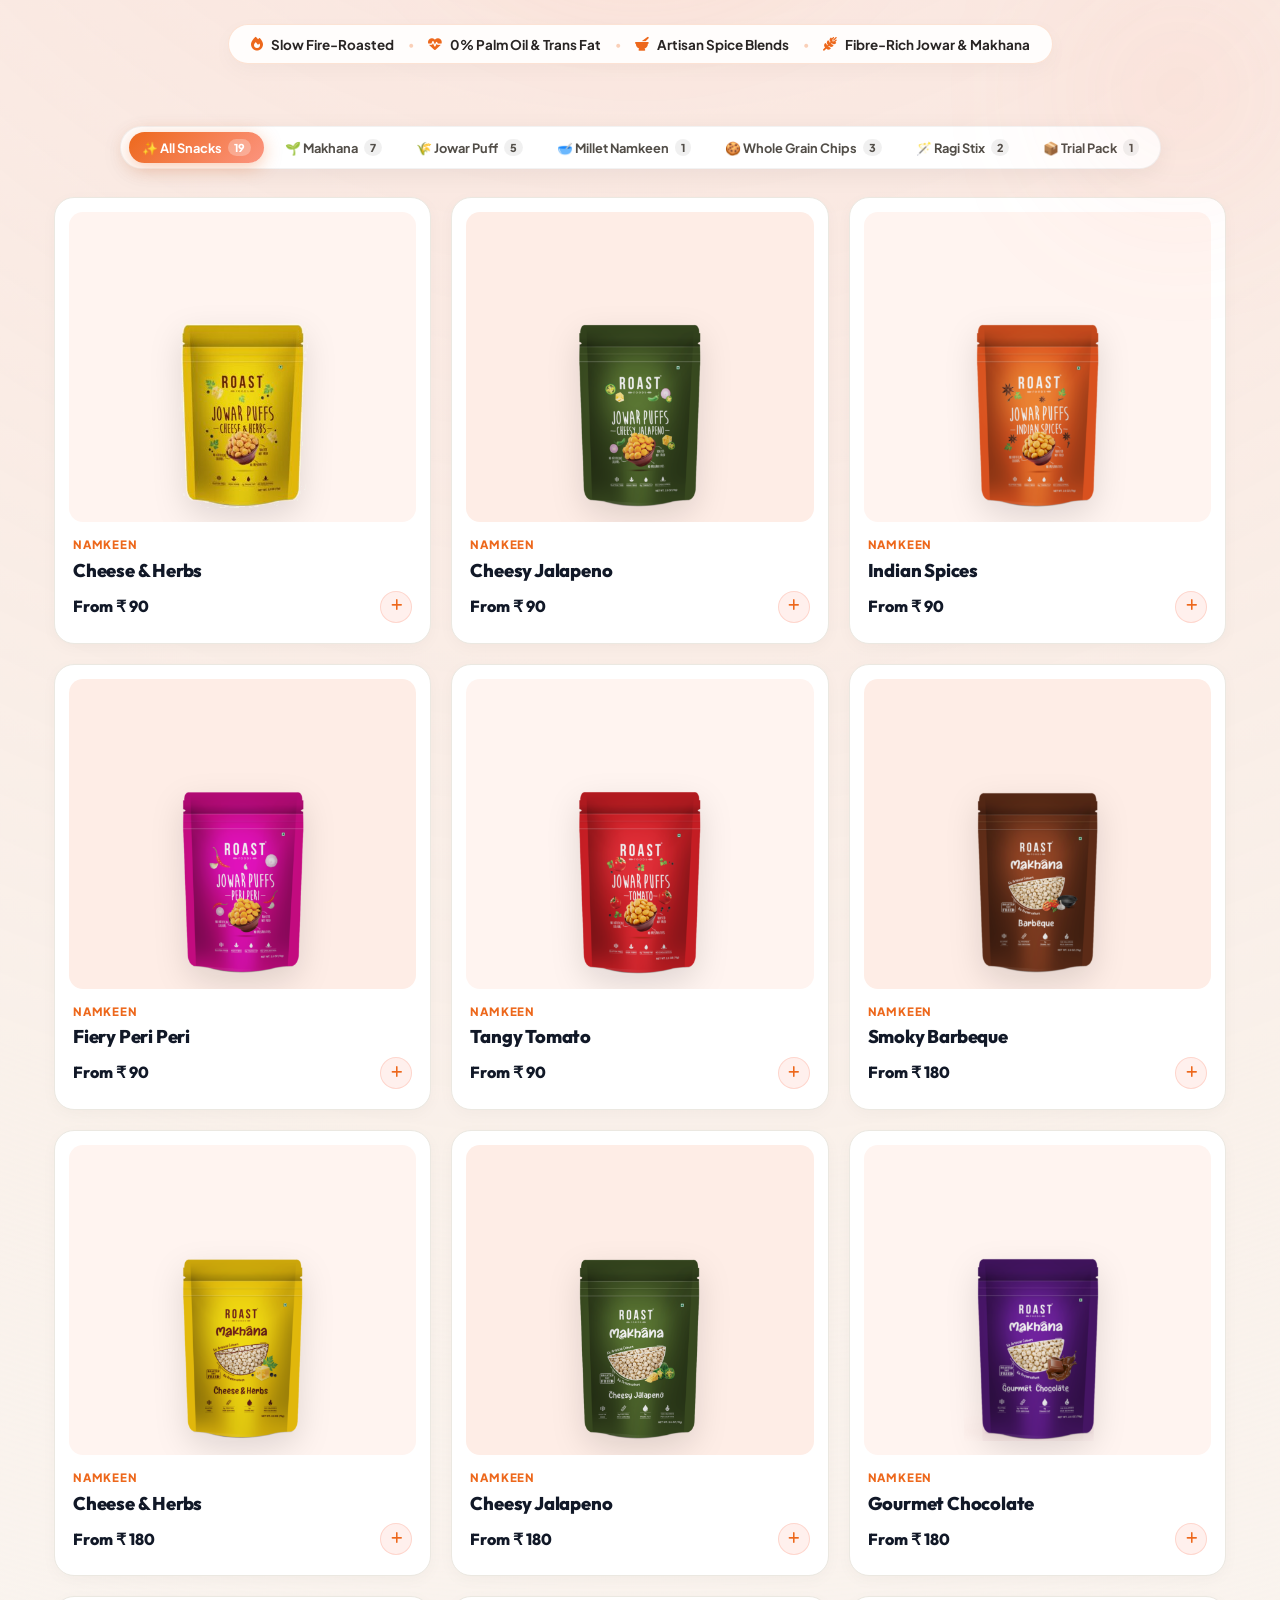
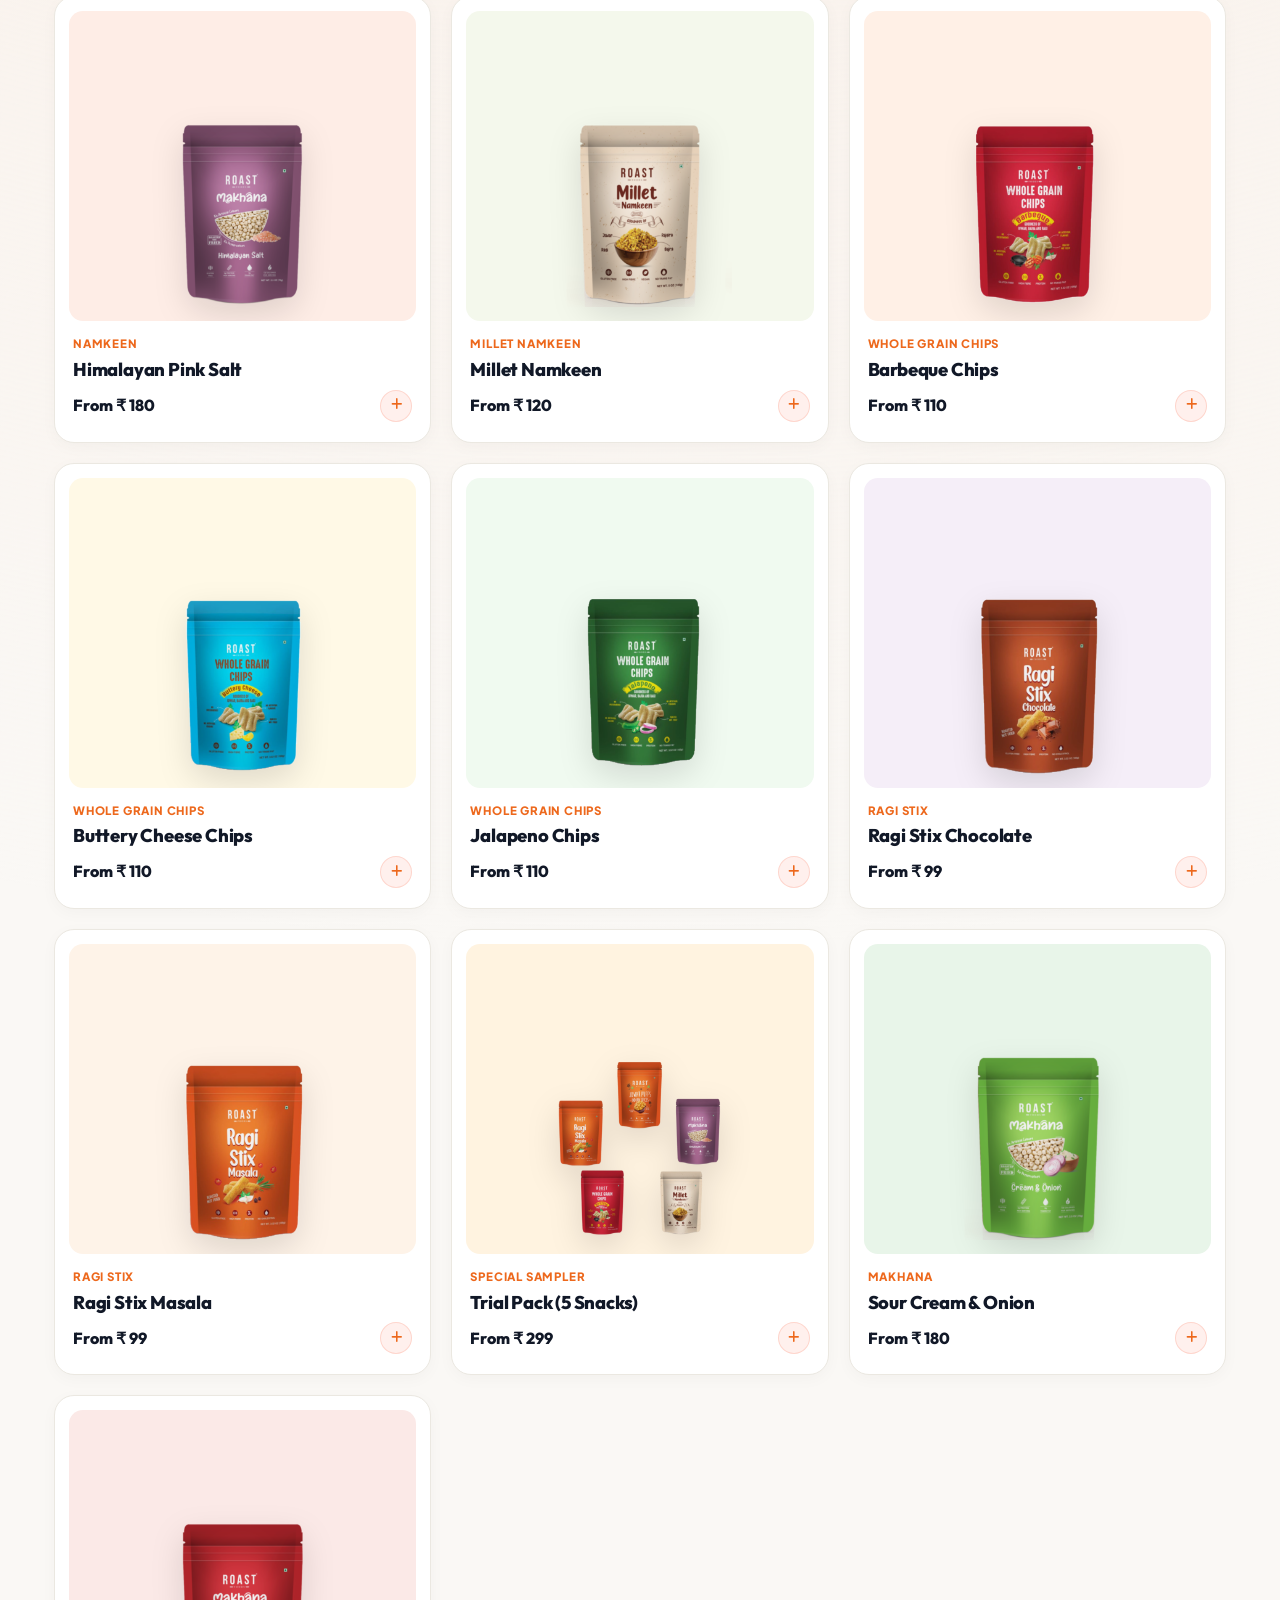
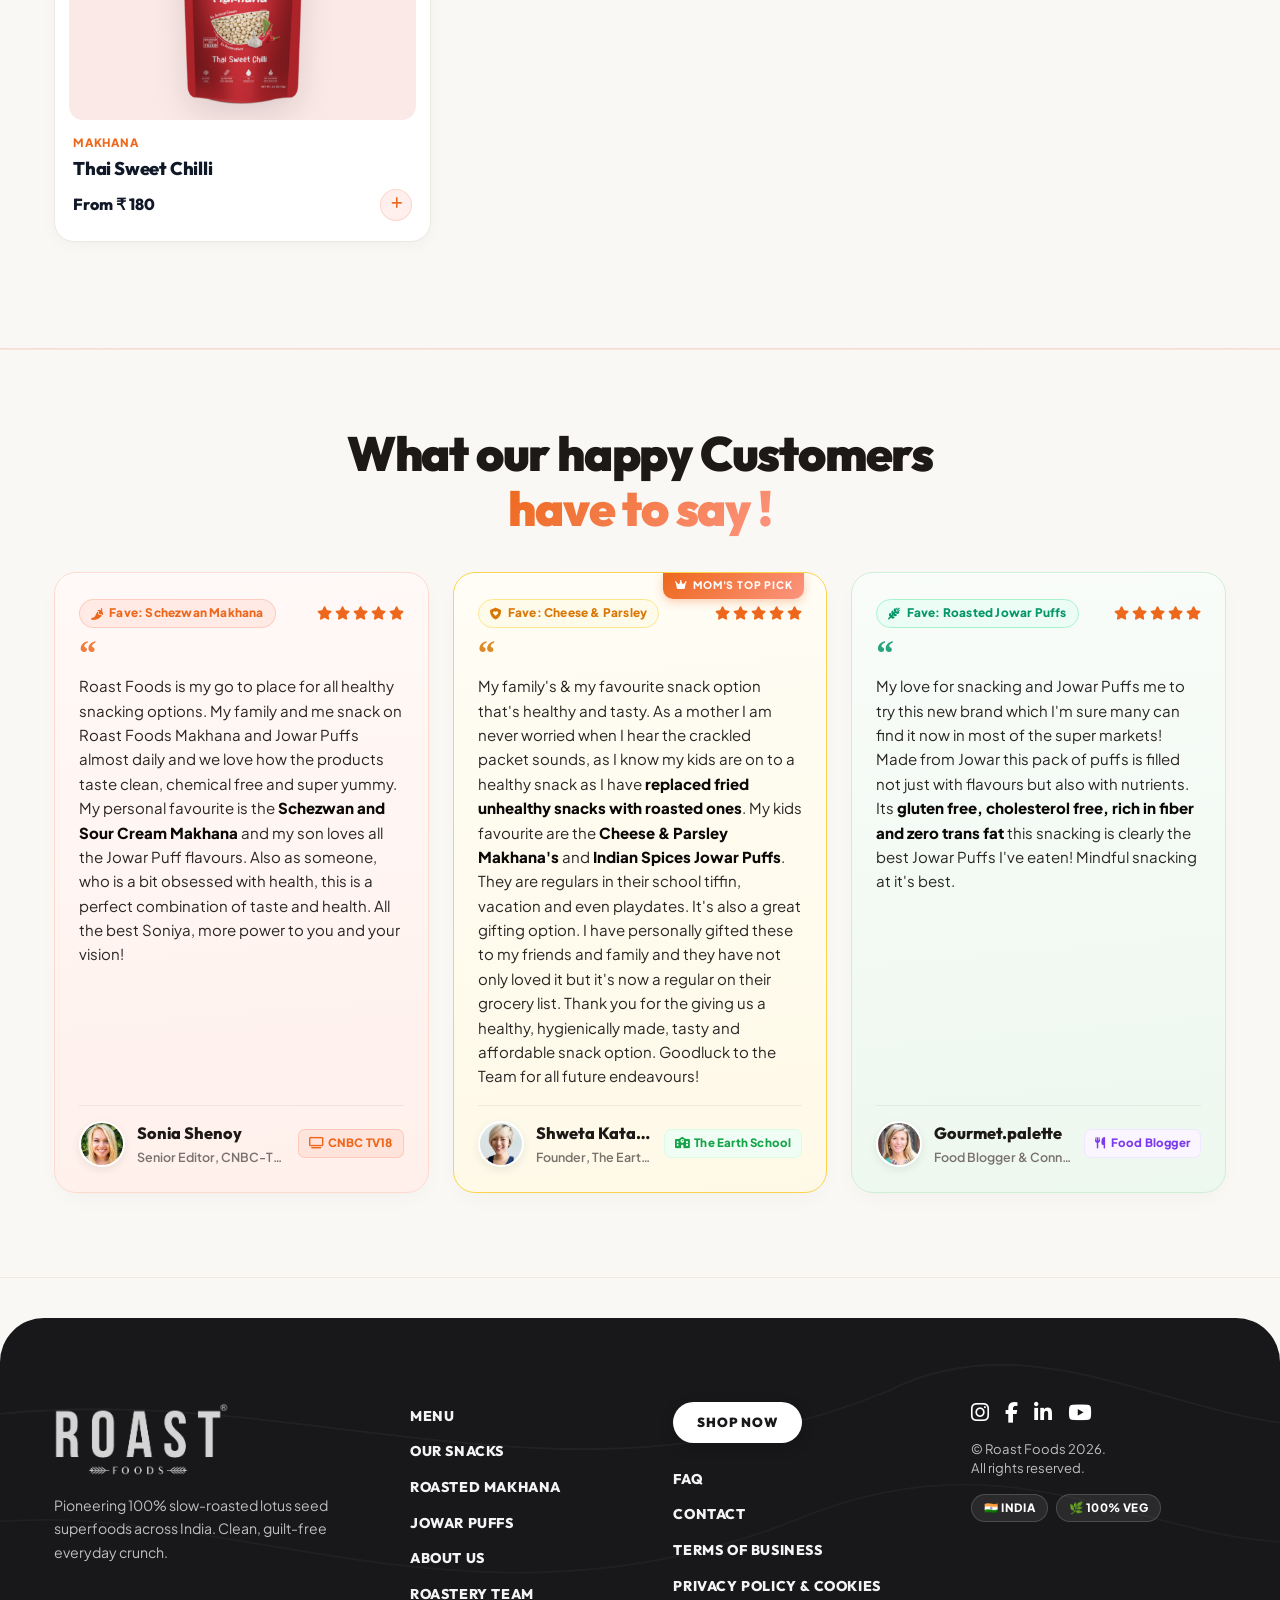
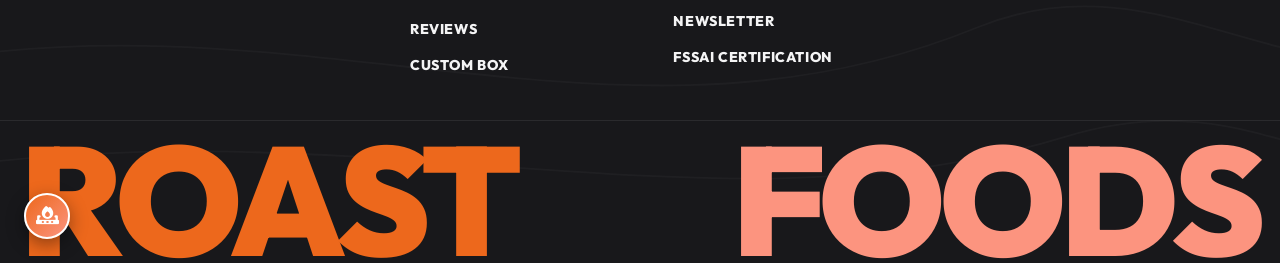
==== commit 799d0542: "update" ====
--- a/index.html
+++ b/index.html
@@ -252,7 +252,30 @@
 
       </div>
 
-
+      <!-- Interactive Category Filter Bar -->
+      <div class="catalog-filter-bar" id="catalogFilterBar">
+        <button class="filter-btn active" data-filter="all">
+          <span>✨ All Snacks</span> <span class="filter-count">19</span>
+        </button>
+        <button class="filter-btn" data-filter="makhana">
+          <span>🌱 Makhana</span> <span class="filter-count">7</span>
+        </button>
+        <button class="filter-btn" data-filter="jowar">
+          <span>🌾 Jowar Puff</span> <span class="filter-count">5</span>
+        </button>
+        <button class="filter-btn" data-filter="millet">
+          <span>🥣 Millet Namkeen</span> <span class="filter-count">1</span>
+        </button>
+        <button class="filter-btn" data-filter="chips">
+          <span>🍪 Whole Grain Chips</span> <span class="filter-count">3</span>
+        </button>
+        <button class="filter-btn" data-filter="ragi">
+          <span>🪄 Ragi Stix</span> <span class="filter-count">2</span>
+        </button>
+        <button class="filter-btn" data-filter="trial">
+          <span>📦 Trial Pack</span> <span class="filter-count">1</span>
+        </button>
+      </div>
 
       <!-- Creative & Attractive Products Grid -->
       <!-- Authentic Gourmet Flavour Showcase Grid (Matching Reference Spec) -->
--- a/media/css/responsive.css
+++ b/media/css/responsive.css
@@ -58,6 +58,22 @@
     font-size: 3.5rem;
   }
 
+  .catalog-filter-bar {
+    margin: 0 auto 28px;
+    padding: 5px 8px;
+  }
+
+  .filter-btn {
+    padding: 7px 13px;
+    font-size: 0.8rem;
+    gap: 6px;
+  }
+
+  .filter-count {
+    font-size: 0.68rem;
+    padding: 2px 6px;
+  }
+
   .product-grid {
     gap: 22px;
   }
@@ -98,39 +114,32 @@
     font-size: 3.1rem;
   }
 
+  .hero-snack-cluster {
+    height: 440px;
+  }
+
   .product-grid {
-    gap: 18px;
-  }
-
-  .snack-stage-box {
-    height: 290px;
-  }
-
-  .snack-pouch-img {
-    height: 175px;
+    grid-template-columns: repeat(3, 1fr);
+    gap: 20px;
   }
 
   .pdp-hero-container {
-    max-width: 1120px;
-    gap: 4%;
-  }
-
-  .pdp-main-image-wrap {
-    min-height: 440px;
-  }
-
-  .pdp-main-image-wrap img {
-    max-height: 400px;
-  }
-
-  .pdp-title-text {
-    font-size: 1.95rem;
+    max-width: 1080px;
+    gap: 36px;
+  }
+
+  .pdp-info-title {
+    font-size: 2.1rem;
   }
 
   .contact-grid-container {
-    max-width: 1120px;
-    grid-template-columns: 44% 50%;
-    gap: 6%;
+    max-width: 1080px;
+    gap: 32px;
+  }
+
+  .contact-info-panel,
+  .contact-form-panel {
+    padding: 34px 28px;
   }
 
   .burrito-top-grid {
@@ -143,94 +152,93 @@
 }
 
 /* ==========================================================================
-   [4] BREAKPOINT: 1216px (Small Laptops & Landscape Tablets)
+   [4] BREAKPOINT: 1216px (Small Laptops & Large Tablets Landscape)
    ========================================================================== */
 @media (max-width: 1216px) {
   .container {
-    max-width: 1060px;
+    max-width: 1000px;
     padding: 0 20px;
   }
 
-  /* Product Catalog: switch from 4 to 3 columns */
-  .product-grid {
-    grid-template-columns: repeat(3, 1fr);
+  .main-header {
+    height: 74px;
+  }
+
+  .nav-links {
+    gap: 22px;
+  }
+
+  .nav-link {
+    font-size: 0.88rem;
+  }
+
+  .hero-grid {
+    gap: 28px;
+  }
+
+  .hero-headline {
+    font-size: 2.6rem;
+  }
+
+  .hero-snack-cluster {
+    height: 380px;
+  }
+
+  .snack-card {
+    min-height: 420px;
+  }
+
+  .features-grid {
+    grid-template-columns: repeat(2, 1fr);
     gap: 20px;
   }
 
-  .snack-stage-box {
-    height: 280px;
-  }
-
-  .snack-pouch-img {
-    height: 170px;
-  }
-
-  .hero-container {
-    max-width: 1060px;
-    grid-template-columns: 1fr 1fr;
-    gap: 28px;
-  }
-
-  .hero-headline {
-    font-size: 2.75rem;
-  }
-
-  .hero-description {
-    font-size: 1.02rem;
-  }
-
-  /* PDP Adjustments */
+  .quiz-container {
+    padding: 40px 30px;
+  }
+
   .pdp-hero-container {
-    max-width: 100%;
-    grid-template-columns: 48% 48%;
-    gap: 4%;
-    padding: 0 20px;
-  }
-
-  .pdp-main-image-wrap {
-    min-height: 400px;
-    padding: 18px;
-  }
-
-  .pdp-main-image-wrap img {
-    max-height: 360px;
-  }
-
-  .pdp-thumbnails-strip {
-    gap: 10px;
-  }
-
-  .pdp-thumb-item {
-    height: 75px;
-  }
-
-  .pdp-title-text {
-    font-size: 1.85rem;
-  }
-
-  .pdp-price-amount {
-    font-size: 1.5rem;
-  }
-
-  .pdp-tabs-wrapper,
-  .pdp-related-container {
-    max-width: 100%;
-    padding: 0 20px;
-  }
-
-  /* Contact Page */
+    grid-template-columns: 1fr;
+    max-width: 780px;
+    margin: 0 auto;
+    gap: 40px;
+  }
+
+  .pdp-gallery-card {
+    position: static;
+    max-width: 540px;
+    margin: 0 auto;
+  }
+
+  .pdp-info-panel {
+    max-width: 680px;
+    margin: 0 auto;
+    width: 100%;
+  }
+
+  .pdp-related-grid {
+    grid-template-columns: repeat(2, 1fr);
+    gap: 20px;
+  }
+
   .contact-grid-container {
-    max-width: 100%;
-    padding: 0 20px;
-    grid-template-columns: 46% 50%;
-    gap: 4%;
-  }
-
-  .contact-section-title {
-    font-size: 1.75rem;
-  }
-
-  /* Footer: 4 proportional columns */
+    grid-template-columns: 1fr;
+    max-width: 700px;
+    margin: 0 auto;
+  }
+
+  .contact-header-title {
+    font-size: 2.6rem;
+  }
+
+  .category-hero-title {
+    font-size: 2.8rem;
+  }
+
+  .category-grid {
+    grid-template-columns: repeat(2, 1fr);
+  }
+
   .burrito-top-grid {
     grid-template-columns: 1.3fr 1fr 1fr 1.1fr;
     gap: 28px;
@@ -247,7 +255,7 @@
 }
 
 /* ==========================================================================
-   [5] BREAKPOINT: 768px (Tablets Portrait & Phablets)
+   [5] BREAKPOINT: 768px (Tablets Portrait & Mobile Devices)
    ========================================================================== */
 @media (max-width: 768px) {
   .container {
@@ -258,8 +266,11 @@
   /* Navigation Header: Mobile Menu Drawer */
   .main-header {
     height: 70px;
-    background: #FFFFFF;
-    box-shadow: 0 2px 10px rgba(0, 0, 0, 0.06);
+    background: #FFFFFF !important;
+    backdrop-filter: none !important;
+    -webkit-backdrop-filter: none !important;
+    box-shadow: 0 2px 12px rgba(0, 0, 0, 0.08) !important;
+    z-index: 9999 !important;
   }
 
   .nav-container {
@@ -270,15 +281,33 @@
     height: 38px;
   }
 
-  /* Show Hamburger Icon */
+  /* Show Hamburger Icon Button */
   .mobile-toggle {
     display: flex !important;
     align-items: center;
     justify-content: center;
+    background: rgba(237, 104, 28, 0.08) !important;
+    border: 1.5px solid rgba(237, 104, 28, 0.28) !important;
+    color: #ED681C !important;
+    width: 42px !important;
+    height: 42px !important;
+    border-radius: 10px !important;
+    font-size: 1.25rem !important;
+    cursor: pointer !important;
+    position: relative !important;
+    z-index: 10001 !important;
+    transition: all 0.2s ease !important;
+  }
+
+  .mobile-toggle.active {
+    background: #ED681C !important;
+    border-color: #ED681C !important;
+    color: #FFFFFF !important;
   }
 
   /* Dropdown Navigation Menu Drawer */
   .nav-links {
+    display: flex !important;
     position: fixed !important;
     top: 70px !important;
     left: 0 !important;
@@ -286,24 +315,27 @@
     width: 100% !important;
     background: #FFFFFF !important;
     flex-direction: column !important;
-    align-items: flex-start !important;
-    padding: 20px 24px 28px !important;
-    gap: 14px !important;
-    box-shadow: 0 16px 36px rgba(0, 0, 0, 0.15) !important;
-    transform: translateY(-150%) !important;
+    align-items: stretch !important;
+    padding: 16px 20px 24px !important;
+    gap: 6px !important;
+    box-shadow: 0 16px 36px rgba(0, 0, 0, 0.16) !important;
+    transform: translateY(-140%) !important;
     opacity: 0 !important;
     visibility: hidden !important;
+    pointer-events: none !important;
     transition: transform 0.32s cubic-bezier(0.16, 1, 0.3, 1), opacity 0.25s ease, visibility 0.25s ease !important;
-    z-index: 999 !important;
+    z-index: 9998 !important;
     border-bottom: 3px solid #ED681C !important;
     max-height: calc(100vh - 70px) !important;
     overflow-y: auto !important;
+    -webkit-overflow-scrolling: touch !important;
   }
 
   .nav-links.mobile-active {
     transform: translateY(0) !important;
     opacity: 1 !important;
     visibility: visible !important;
+    pointer-events: auto !important;
   }
 
   .nav-links li {
@@ -317,17 +349,23 @@
     justify-content: space-between;
     width: 100%;
     font-size: 1.05rem;
-    padding: 10px 0;
+    padding: 12px 6px;
     color: #1E1B18;
     font-weight: 600;
     text-decoration: none;
     border-bottom: 1px solid #F4EFEA;
+    transition: color 0.15s ease, padding-left 0.15s ease;
+  }
+
+  .nav-links .nav-link:hover {
+    color: #ED681C;
+    padding-left: 6px;
   }
 
   .nav-dropdown-wrapper {
-    width: 100%;
-    flex-direction: column;
-    align-items: flex-start;
+    width: 100% !important;
+    flex-direction: column !important;
+    align-items: stretch !important;
   }
 
   .nav-dropdown-menu {
@@ -337,7 +375,7 @@
     border: none !important;
     border-left: 3px solid #ED681C !important;
     padding: 6px 0 6px 14px !important;
-    margin: 8px 0 6px 4px !important;
+    margin: 6px 0 8px 4px !important;
     width: 100% !important;
     opacity: 1 !important;
     visibility: visible !important;
@@ -363,207 +401,276 @@
   /* Hero Section */
   .hero-section {
     padding: 100px 0 50px;
-  }
-
-  .hero-container {
+    min-height: auto;
+  }
+
+  .hero-grid {
     grid-template-columns: 1fr;
     text-align: center;
     gap: 36px;
   }
 
   .hero-headline {
-    font-size: 2.35rem;
-  }
-
-  .hero-cta-group,
-  .hero-stats-row {
+    font-size: 2.4rem;
+    line-height: 1.15;
+  }
+
+  .hero-subhead {
+    margin: 0 auto 28px;
+    max-width: 500px;
+  }
+
+  .hero-cta-group {
     justify-content: center;
   }
 
-  /* Product Catalog: 2 columns */
+  .hero-trust-badges {
+    justify-content: center;
+  }
+
+  .hero-snack-cluster {
+    height: 340px;
+    max-width: 440px;
+    margin: 0 auto;
+  }
+
+  /* Hero Image Banner Section (Edge-to-Edge) */
+  .hero-banner-section {
+    width: 100%;
+    margin-bottom: 30px;
+  }
+
+  .hero-banner-carousel,
+  .hero-banner-track {
+    width: 100%;
+  }
+
+  /* Products Catalog Filter Bar */
+  .catalog-filter-bar {
+    max-width: 100%;
+    margin: 0 auto 36px;
+    gap: 6px;
+    padding: 6px 10px;
+    overflow-x: auto;
+    flex-wrap: nowrap;
+    justify-content: flex-start;
+    -webkit-overflow-scrolling: touch;
+    scrollbar-width: none;
+    border-radius: 999px;
+  }
+
+  .catalog-filter-bar::-webkit-scrollbar {
+    display: none;
+  }
+
+  .filter-btn {
+    white-space: nowrap;
+    flex-shrink: 0;
+    padding: 8px 16px;
+    font-size: 0.84rem;
+  }
+
+  /* Products Catalog Grid */
   .product-grid {
     grid-template-columns: repeat(2, 1fr);
     gap: 16px;
   }
 
-  .snack-stage-box {
-    height: 250px;
-  }
-
-  .snack-pouch-img {
-    height: 150px;
-  }
-
-  /* PDP: Stack left gallery & right summary */
-  .pdp-main-section {
-    padding: 90px 0 40px;
-  }
-
+  .snack-card {
+    min-height: 380px;
+    padding: 18px;
+  }
+
+  .card-pouch-img {
+    max-height: 190px;
+  }
+
+  /* About Us Sections */
+  .about-hero-section {
+    padding: 30px 0;
+  }
+
+  .about-hero-banner-wrap {
+    border-radius: 16px;
+    overflow: hidden;
+  }
+
+  .about-split-grid,
+  .about-values-grid {
+    grid-template-columns: 1fr;
+    gap: 28px;
+  }
+
+  .about-founder-card {
+    flex-direction: column;
+    text-align: center;
+  }
+
+  /* Reviews & Testimonials */
+  .reviews-cards-row {
+    grid-template-columns: 1fr;
+  }
+
+  .testi-trust-strip {
+    grid-template-columns: 1fr;
+    gap: 12px;
+    padding: 18px 20px;
+  }
+
+  .trust-pill-item {
+    justify-content: flex-start;
+  }
+
+  /* Interactive Snack Quiz */
+  .quiz-container {
+    padding: 30px 20px;
+    border-radius: 20px;
+  }
+
+  .quiz-options-grid {
+    grid-template-columns: 1fr;
+  }
+
+  /* PDP (Product Detail Page) */
   .pdp-hero-container {
-    grid-template-columns: 1fr;
-    gap: 32px;
-    padding: 0 16px;
-  }
-
-  .pdp-main-image-wrap {
-    min-height: 360px;
-    padding: 20px;
-  }
-
-  .pdp-main-image-wrap img {
-    max-height: 320px;
-  }
-
-  .pdp-thumbnails-strip {
+    padding: 16px 0;
+  }
+
+  .pdp-gallery-main {
+    height: 360px;
+  }
+
+  .pdp-info-title {
+    font-size: 1.85rem;
+  }
+
+  .pdp-price-row {
+    flex-wrap: wrap;
     gap: 10px;
   }
 
-  .pdp-thumb-item {
-    height: 72px;
-  }
-
-  .pdp-title-text {
-    font-size: 1.75rem;
-  }
-
-  .pdp-price-amount {
-    font-size: 1.45rem;
-    margin: 8px 0 12px;
-  }
-
-  .pdp-featured-bowl-wrap img {
-    max-width: 210px;
-  }
-
-  .pdp-cart-actions-row {
-    gap: 12px;
-  }
-
-  .pdp-cart-qty-input {
-    width: 48px;
-    height: 44px;
-  }
-
-  .pdp-cart-submit-btn {
-    flex: 1;
-    padding: 0 24px;
-    height: 44px;
-  }
-
-  /* PDP Tabs */
-  .pdp-details-tabs-section {
-    padding: 24px 0 40px;
-  }
-
   .pdp-tabs-nav {
-    gap: 22px;
-    margin-bottom: 20px;
-  }
-
-  .pdp-tab-item {
-    font-size: 0.96rem;
-    padding: 10px 2px 14px;
-  }
-
-  .pdp-related-section {
-    padding: 45px 0 70px;
-  }
-
-  .pdp-related-title {
-    font-size: 1.75rem;
-    margin-bottom: 24px;
-  }
-
-  /* Contact Page */
-  .contact-hero-banner {
-    padding: 100px 0 32px;
-  }
-
-  .contact-hero-title {
-    font-size: 2.25rem;
-  }
-
-  .contact-main-section {
-    padding: 30px 0 70px;
+    flex-wrap: wrap;
+    gap: 8px;
+  }
+
+  .pdp-tab-btn {
+    padding: 10px 18px;
+    font-size: 0.88rem;
+  }
+
+  .pdp-nutrition-grid {
+    grid-template-columns: repeat(2, 1fr);
+    gap: 10px;
+  }
+
+  .pdp-reviews-summary-card {
+    grid-template-columns: 1fr;
+    gap: 20px;
+  }
+
+  /* Contact Us Page */
+  .contact-header-section {
+    padding: 40px 0 24px;
+  }
+
+  .contact-header-title {
+    font-size: 2.2rem;
   }
 
   .contact-grid-container {
     grid-template-columns: 1fr;
-    gap: 40px;
-    padding: 0 16px;
-  }
-
-  .contact-section-title {
-    font-size: 1.65rem;
-    margin-bottom: 20px;
-  }
-
-  .contact-submit-btn {
-    width: 100%;
-  }
-
-  /* ==========================================================================
-     FOOTER RESPONSIVENESS AT 768px
-     ========================================================================== */
+    gap: 24px;
+  }
+
+  .contact-info-panel,
+  .contact-form-panel {
+    padding: 28px 20px;
+  }
+
+  .contact-faq-section {
+    padding: 40px 0;
+  }
+
+  .contact-direct-channels {
+    grid-template-columns: 1fr;
+  }
+
+  /* Category Shop Pages */
+  .category-hero-section {
+    padding: 44px 0 28px;
+  }
+
+  .category-hero-title {
+    font-size: 2.2rem;
+  }
+
+  .category-grid {
+    grid-template-columns: repeat(2, 1fr);
+    gap: 16px;
+  }
+
+  /* Burrito Madre Modern Footer */
   .burrito-footer {
-    padding: 56px 0 0;
-    border-top-left-radius: 28px;
-    border-top-right-radius: 28px;
-    margin-top: 30px;
-    overflow: hidden;
+    padding: 50px 0 0 !important;
+    border-top-left-radius: 28px !important;
+    border-top-right-radius: 28px !important;
+    overflow-x: hidden !important;
   }
 
   .burrito-footer-inner {
-    padding: 0 0 20px;
+    padding: 0 0 20px !important;
   }
 
   .burrito-top-grid {
-    grid-template-columns: 1fr 1fr;
-    gap: 36px;
+    grid-template-columns: 1fr 1fr !important;
+    gap: 32px !important;
   }
 
   .burrito-col-brand {
-    grid-column: 1 / -1;
-    align-items: center;
-    text-align: center;
+    grid-column: 1 / -1 !important;
+    align-items: center !important;
+    text-align: center !important;
   }
 
   .burrito-logo-img {
-    margin: 0 auto;
-    width: 155px;
+    margin: 0 auto !important;
+    width: 155px !important;
   }
 
   .burrito-brand-desc {
-    max-width: 480px;
-    margin: 12px auto 0;
-    text-align: center;
+    max-width: 480px !important;
+    margin: 12px auto 0 !important;
+    text-align: center !important;
   }
 
   .burrito-giant-brand-wrap {
-    padding: 16px 0 10px;
-    width: 100%;
-    overflow: hidden;
+    padding: 16px 0 10px !important;
+    width: 100% !important;
+    overflow: hidden !important;
   }
 
   .burrito-giant-brand {
-    font-size: clamp(2.8rem, 11.5vw, 5.5rem);
-    white-space: normal;
-    display: flex;
-    justify-content: center;
-    align-items: center;
-    gap: 16px;
-    width: 100%;
-    padding: 0 16px;
-    box-sizing: border-box;
-    line-height: 1;
+    font-size: clamp(2.2rem, 9.5vw, 4.8rem) !important;
+    white-space: normal !important;
+    display: flex !important;
+    justify-content: center !important;
+    align-items: center !important;
+    flex-wrap: wrap !important;
+    gap: 14px !important;
+    width: 100% !important;
+    padding: 0 16px !important;
+    box-sizing: border-box !important;
+    line-height: 1 !important;
+    text-align: center !important;
   }
 
   .burrito-floating-sticker {
-    width: 48px;
-    height: 48px;
-    font-size: 1.1rem;
-    bottom: 12px;
-    left: 12px;
+    width: 44px !important;
+    height: 44px !important;
+    font-size: 1.05rem !important;
+    bottom: 12px !important;
+    left: 12px !important;
   }
 
   .cart-drawer {
@@ -573,23 +680,20 @@
 }
 
 /* ==========================================================================
-   [6] BREAKPOINT: 575px (Large Mobile Handsets & Landscape Phones)
+   [6] BREAKPOINT: 575px (Mobile Landscape & Large Phones)
    ========================================================================== */
 @media (max-width: 575px) {
   .container {
-    padding: 0 14px;
+    padding: 0 16px;
   }
 
   .main-header {
-    height: 64px;
+    height: 66px;
   }
 
   .nav-links {
-    top: 64px;
-  }
-
-  .brand-logo-img {
-    height: 34px;
+    top: 66px !important;
+    max-height: calc(100vh - 66px) !important;
   }
 
   .hero-section {
@@ -600,391 +704,227 @@
     font-size: 2.05rem;
   }
 
-  .hero-description {
+  .hero-subhead {
     font-size: 0.95rem;
   }
 
-  .hero-btn {
+  .hero-cta-group {
+    flex-direction: column;
     width: 100%;
-    padding: 13px 20px;
+  }
+
+  .hero-cta-group .btn-primary,
+  .hero-cta-group .btn-secondary {
+    width: 100%;
     justify-content: center;
   }
 
-  /* Product Catalog: compact 2-column cards */
+  .hero-snack-cluster {
+    height: 290px;
+  }
+
   .product-grid {
-    grid-template-columns: repeat(2, 1fr);
+    grid-template-columns: 1fr;
+    max-width: 340px;
+    margin: 0 auto;
+  }
+
+  .snack-card {
+    min-height: 360px;
+  }
+
+  .pdp-gallery-main {
+    height: 300px;
+  }
+
+  .pdp-info-title {
+    font-size: 1.6rem;
+  }
+
+  .pdp-purchase-card {
+    padding: 16px;
+  }
+
+  .pdp-actions-row {
+    flex-direction: column;
     gap: 12px;
   }
 
-  .product-card.snack-interactive-card {
-    padding: 10px 10px 14px 10px;
-    border-radius: 14px;
-  }
-
-  .snack-stage-box {
-    height: 215px;
-    border-radius: 10px;
-    padding-bottom: 8px;
-  }
-
-  .snack-pouch-img {
-    height: 132px;
-  }
-
-  .snack-category-tag {
-    font-size: 0.72rem;
-  }
-
-  .snack-item-name {
-    font-size: 0.92rem;
-    margin: 3px 0 6px 0;
-  }
-
-  .snack-price-val {
-    font-size: 0.92rem;
-  }
-
-  .stage-quick-pill {
-    padding: 6px 12px;
-    font-size: 0.76rem;
-    bottom: 8px;
-  }
-
-  .snack-add-icon-btn {
-    width: 30px;
-    height: 30px;
-    font-size: 0.8rem;
-  }
-
-  /* PDP Adjustments */
-  .pdp-main-section {
-    padding: 80px 0 35px;
-  }
-
-  .pdp-hero-container {
-    padding: 0 12px;
-    gap: 24px;
-  }
-
-  .pdp-main-image-wrap {
-    min-height: 290px;
-    padding: 14px;
-  }
-
-  .pdp-main-image-wrap img {
-    max-height: 250px;
-  }
-
-  .pdp-zoom-icon {
-    top: 10px;
-    right: 10px;
-    width: 28px;
-    height: 28px;
-    font-size: 0.95rem;
-  }
-
-  .pdp-thumbnails-strip {
-    gap: 8px;
-    margin-top: 10px;
-  }
-
-  .pdp-thumb-item {
-    height: 60px;
-    padding: 4px;
-    border-radius: 4px;
-  }
-
-  .pdp-title-text {
-    font-size: 1.5rem;
-  }
-
-  .pdp-price-amount {
-    font-size: 1.35rem;
-  }
-
-  .pdp-body-paragraphs {
-    font-size: 0.92rem;
-    line-height: 1.6;
-  }
-
-  .pdp-featured-bowl-wrap img {
-    max-width: 175px;
-  }
-
-  .pdp-free-shipping-tag {
-    font-size: 0.95rem;
-    margin: 14px 0;
-  }
-
-  .pdp-cart-actions-row {
-    flex-wrap: nowrap;
-    gap: 10px;
-  }
-
-  .pdp-cart-qty-input {
-    width: 46px;
-    height: 44px;
-    font-size: 0.98rem;
-  }
-
-  .pdp-cart-submit-btn {
-    height: 44px;
-    font-size: 0.88rem;
-    letter-spacing: 0.4px;
-  }
-
-  /* PDP Tabs */
-  .pdp-tabs-nav {
-    gap: 16px;
-  }
-
-  .pdp-tab-item {
-    font-size: 0.9rem;
-    padding: 8px 0 12px;
-  }
-
-  .pdp-nutri-badge {
-    font-size: 0.8rem;
-    padding: 6px 12px;
-  }
-
-  .pdp-related-title {
-    font-size: 1.5rem;
-  }
-
-  /* Contact Page */
-  .contact-hero-title {
-    font-size: 1.95rem;
-  }
-
-  .contact-hero-desc {
-    font-size: 0.95rem;
-  }
-
-  .contact-section-title {
-    font-size: 1.45rem;
-  }
-
-  .contact-block-label {
-    font-size: 1.05rem;
-  }
-
-  .contact-block-value {
-    font-size: 0.93rem;
-  }
-
-  .contact-input,
-  .contact-select {
-    height: 44px;
-    font-size: 0.92rem;
-  }
-
-  .contact-submit-btn {
-    height: 44px;
-    font-size: 0.9rem;
-  }
-
-  /* ==========================================================================
-     FOOTER RESPONSIVENESS AT 575px
-     ========================================================================== */
+  .pdp-quantity-selector {
+    width: 100%;
+    justify-content: center;
+  }
+
+  .pdp-add-btn {
+    width: 100%;
+    justify-content: center;
+  }
+
+  .pdp-related-grid {
+    grid-template-columns: 1fr;
+    max-width: 320px;
+    margin: 0 auto;
+  }
+
+  .contact-header-title {
+    font-size: 1.9rem;
+  }
+
+  .contact-info-panel,
+  .contact-form-panel {
+    padding: 24px 16px;
+  }
+
+  .form-row-2col {
+    grid-template-columns: 1fr;
+    gap: 14px;
+  }
+
+  .category-grid {
+    grid-template-columns: 1fr;
+    max-width: 340px;
+    margin: 0 auto;
+  }
+
+  .category-hero-title {
+    font-size: 1.9rem;
+  }
+
   .burrito-footer {
-    padding: 44px 0 0;
-    border-top-left-radius: 22px;
-    border-top-right-radius: 22px;
-    margin-top: 24px;
-    overflow: hidden;
+    padding: 42px 0 0 !important;
+    border-top-left-radius: 22px !important;
+    border-top-right-radius: 22px !important;
+    overflow-x: hidden !important;
   }
 
   .burrito-top-grid {
-    grid-template-columns: 1fr;
-    gap: 28px;
-    text-align: center;
+    grid-template-columns: 1fr !important;
+    gap: 26px !important;
+    text-align: center !important;
   }
 
   .burrito-col-brand,
   .burrito-col-nav,
   .burrito-col-social {
-    align-items: center;
-    text-align: center;
-    width: 100%;
+    align-items: center !important;
+    text-align: center !important;
+    width: 100% !important;
   }
 
   .burrito-nav-links {
-    align-items: center;
-    gap: 10px;
+    align-items: center !important;
+    gap: 10px !important;
   }
 
   .burrito-pill-cta {
-    align-self: center;
-    margin: 0 auto 16px;
+    align-self: center !important;
+    margin: 0 auto 16px !important;
   }
 
   .burrito-social-icons {
-    justify-content: center;
+    justify-content: center !important;
   }
 
   .burrito-badges-row {
-    justify-content: center;
+    justify-content: center !important;
   }
 
   .burrito-giant-brand-wrap {
-    padding: 12px 0 10px;
-    overflow: hidden;
-    width: 100%;
+    padding: 12px 0 10px !important;
+    overflow: hidden !important;
+    width: 100% !important;
   }
 
   .burrito-giant-brand {
-    font-size: clamp(2.2rem, 11vw, 3.6rem);
-    white-space: normal;
-    display: flex;
-    justify-content: center;
-    align-items: center;
-    gap: 12px;
-    padding: 0 10px;
-    box-sizing: border-box;
-    width: 100%;
-    line-height: 1;
+    font-size: clamp(1.8rem, 8.5vw, 3.2rem) !important;
+    white-space: normal !important;
+    display: flex !important;
+    flex-wrap: wrap !important;
+    justify-content: center !important;
+    align-items: center !important;
+    gap: 10px !important;
+    padding: 0 10px !important;
+    box-sizing: border-box !important;
+    width: 100% !important;
+    text-align: center !important;
+    line-height: 1 !important;
   }
 
   .burrito-floating-sticker {
-    width: 40px;
-    height: 40px;
-    font-size: 0.95rem;
-    bottom: 8px;
-    left: 8px;
-  }
-
-  /* Cart Drawer: Full Width on Mobile */
-  .cart-drawer {
-    width: 100%;
-    max-width: 100%;
+    width: 38px !important;
+    height: 38px !important;
+    font-size: 0.95rem !important;
   }
 }
 
 /* ==========================================================================
-   [7] BREAKPOINT: 480px (Standard Mobile Viewports)
+   [7] BREAKPOINT: 480px (Standard Mobile Screens)
    ========================================================================== */
 @media (max-width: 480px) {
   .container {
-    padding: 0 12px;
+    padding: 0 14px;
   }
 
   .hero-headline {
     font-size: 1.85rem;
   }
 
-  .hero-stats-row {
+  .hero-trust-badges {
     flex-direction: column;
-    gap: 12px;
     align-items: center;
-  }
-
-  /* Product Catalog: Clean 2-column */
-  .product-grid {
-    grid-template-columns: repeat(2, 1fr);
     gap: 10px;
   }
 
-  .snack-stage-box {
-    height: 195px;
-  }
-
-  .snack-pouch-img {
-    height: 120px;
-  }
-
-  .snack-item-name {
-    font-size: 0.86rem;
-  }
-
-  .snack-price-val {
-    font-size: 0.86rem;
-  }
-
-  /* PDP */
-  .pdp-main-image-wrap {
-    min-height: 260px;
-    padding: 12px;
-  }
-
-  .pdp-main-image-wrap img {
-    max-height: 220px;
-  }
-
-  .pdp-thumbnails-strip {
-    gap: 6px;
-  }
-
-  .pdp-thumb-item {
-    height: 54px;
-  }
-
-  .pdp-title-text {
-    font-size: 1.38rem;
-  }
-
-  .pdp-title-rule {
-    height: 1.5px;
-  }
-
-  .pdp-price-amount {
-    font-size: 1.28rem;
-  }
-
-  .pdp-featured-bowl-wrap img {
-    max-width: 155px;
-  }
-
-  .pdp-tabs-nav {
-    gap: 12px;
-    overflow-x: auto;
-    white-space: nowrap;
-    padding-bottom: 2px;
-    -webkit-overflow-scrolling: touch;
-  }
-
-  .pdp-tab-item {
-    font-size: 0.86rem;
-  }
-
-  .pdp-review-form-wrap {
-    padding: 16px;
-  }
-
-  /* Contact Page */
-  .contact-two-col-details {
-    grid-template-columns: 1fr;
-    gap: 16px;
-  }
-
-  .contact-social-row {
-    gap: 10px;
-  }
-
-  .contact-social-btn {
-    width: 36px;
-    height: 36px;
+  .hero-snack-cluster {
+    height: 260px;
+  }
+
+  .pdp-gallery-main {
+    height: 270px;
+  }
+
+  .pdp-info-title {
+    font-size: 1.5rem;
+  }
+
+  .pdp-nutrition-grid {
+    grid-template-columns: 1fr 1fr;
+    gap: 8px;
+  }
+
+  .contact-header-title {
+    font-size: 1.75rem;
+  }
+
+  .contact-faq-question {
     font-size: 0.95rem;
   }
 
-  /* Footer at 480px */
+  .category-hero-title {
+    font-size: 1.75rem;
+  }
+
   .burrito-giant-brand {
-    font-size: clamp(1.9rem, 10vw, 3rem);
-    gap: 10px;
-    padding: 0 8px;
+    font-size: clamp(1.6rem, 8vw, 2.6rem) !important;
+    gap: 8px !important;
   }
 
   .burrito-nav-links a {
-    font-size: 0.84rem;
+    font-size: 0.84rem !important;
   }
 
   .burrito-copyright {
-    font-size: 0.8rem;
+    font-size: 0.8rem !important;
   }
 
   .burrito-flag-pill {
-    font-size: 0.72rem;
-    padding: 4px 10px;
+    font-size: 0.72rem !important;
+    padding: 4px 10px !important;
+  }
+
+  .cart-drawer {
+    width: 100vw;
+    border-radius: 0;
   }
 }
 
@@ -993,464 +933,240 @@
    ========================================================================== */
 @media (max-width: 420px) {
   .container {
-    padding: 0 10px;
-  }
-
-  .main-header {
-    height: 60px;
+    padding: 0 12px;
   }
 
   .brand-logo-img {
-    height: 32px;
-  }
-
-  .nav-links {
-    top: 60px;
+    height: 34px;
   }
 
   .hero-headline {
     font-size: 1.7rem;
   }
 
-  /* Product Catalog: Clean single column */
-  .product-grid {
-    grid-template-columns: 1fr;
-    max-width: 320px;
-    margin: 0 auto;
-  }
-
-  .snack-stage-box {
-    height: 230px;
-  }
-
-  .snack-pouch-img {
-    height: 145px;
-  }
-
-  .snack-item-name {
-    font-size: 1rem;
-  }
-
-  .snack-price-val {
-    font-size: 1rem;
-  }
-
-  .snack-add-icon-btn {
-    width: 34px;
-    height: 34px;
+  .hero-subhead {
     font-size: 0.9rem;
   }
 
-  /* PDP */
-  .pdp-hero-container {
-    padding: 0 8px;
-  }
-
-  .pdp-main-image-wrap {
-    min-height: 240px;
-  }
-
-  .pdp-main-image-wrap img {
-    max-height: 205px;
-  }
-
-  .pdp-thumb-item {
-    height: 50px;
-  }
-
-  .pdp-title-text {
-    font-size: 1.28rem;
-  }
-
-  .pdp-price-amount {
-    font-size: 1.22rem;
-  }
-
-  .pdp-body-paragraphs {
-    font-size: 0.88rem;
-  }
-
-  .pdp-featured-bowl-wrap img {
-    max-width: 140px;
-  }
-
-  .pdp-cart-actions-row {
-    gap: 8px;
-  }
-
-  .pdp-cart-qty-input {
-    width: 44px;
-    height: 42px;
-  }
-
-  .pdp-cart-submit-btn {
-    height: 42px;
-    padding: 0 16px;
-    font-size: 0.84rem;
-  }
-
-  .pdp-related-title {
-    font-size: 1.35rem;
-    text-align: center;
-  }
-
-  /* Contact */
-  .contact-hero-title {
-    font-size: 1.75rem;
-  }
-
-  .contact-section-title {
-    font-size: 1.35rem;
-  }
-
-  /* Footer at 420px */
+  .hero-snack-cluster {
+    height: 240px;
+  }
+
+  .snack-card {
+    min-height: 340px;
+    padding: 14px;
+  }
+
+  .card-pouch-img {
+    max-height: 170px;
+  }
+
+  .pdp-gallery-main {
+    height: 250px;
+  }
+
+  .pdp-info-title {
+    font-size: 1.4rem;
+  }
+
+  .pdp-tab-btn {
+    padding: 8px 14px;
+    font-size: 0.82rem;
+  }
+
+  .contact-header-title {
+    font-size: 1.6rem;
+  }
+
+  .contact-info-panel,
+  .contact-form-panel {
+    padding: 20px 14px;
+  }
+
+  .contact-channel-card {
+    padding: 14px 12px;
+  }
+
+  .category-hero-title {
+    font-size: 1.6rem;
+  }
+
   .burrito-giant-brand {
-    font-size: clamp(1.7rem, 9.5vw, 2.6rem);
-    gap: 8px;
-    letter-spacing: -0.5px;
-    padding: 0 6px;
+    font-size: clamp(1.4rem, 7.5vw, 2.2rem) !important;
+    gap: 8px !important;
   }
 
   .burrito-badges-row {
-    gap: 6px;
+    gap: 6px !important;
   }
 }
 
 /* ==========================================================================
-   [9] BREAKPOINT: 380px (Narrow Mobile Devices, iPhone SE)
+   [9] BREAKPOINT: 380px (Small Handhelds & Mini Phones)
    ========================================================================== */
 @media (max-width: 380px) {
   .container {
-    padding: 0 8px;
+    padding: 0 10px;
   }
 
   .brand-logo-img {
-    height: 29px;
-  }
-
-  .nav-actions {
-    gap: 8px;
-  }
-
-  .btn-icon {
-    width: 36px;
-    height: 36px;
-    font-size: 0.95rem;
+    height: 30px;
+  }
+
+  .btn-icon,
+  .mobile-toggle {
+    width: 38px !important;
+    height: 38px !important;
+    font-size: 1.1rem !important;
   }
 
   .hero-headline {
     font-size: 1.55rem;
-    letter-spacing: -0.3px;
-  }
-
-  .hero-description {
+  }
+
+  .hero-cta-group .btn-primary,
+  .hero-cta-group .btn-secondary {
+    padding: 10px 18px;
     font-size: 0.88rem;
   }
 
-  .product-grid {
-    max-width: 290px;
-  }
-
-  .snack-stage-box {
-    height: 210px;
-  }
-
-  .snack-pouch-img {
-    height: 130px;
-  }
-
-  /* PDP */
-  .pdp-main-image-wrap {
-    min-height: 220px;
-    padding: 10px;
-  }
-
-  .pdp-main-image-wrap img {
-    max-height: 185px;
-  }
-
-  .pdp-thumbnails-strip {
-    gap: 5px;
-  }
-
-  .pdp-thumb-item {
-    height: 46px;
-  }
-
-  .pdp-title-text {
-    font-size: 1.2rem;
-  }
-
-  .pdp-price-amount {
-    font-size: 1.15rem;
-  }
-
-  .pdp-category-line {
-    font-size: 0.86rem;
-    margin-bottom: 14px;
-  }
-
-  .pdp-featured-bowl-wrap img {
-    max-width: 130px;
-  }
-
-  .pdp-free-shipping-tag {
-    font-size: 0.88rem;
-  }
-
-  .pdp-tab-item {
-    font-size: 0.82rem;
-  }
-
-  .pdp-tab-panel {
-    font-size: 0.86rem;
-    line-height: 1.6;
-  }
-
-  /* Contact */
-  .contact-hero-banner {
-    padding: 85px 0 24px;
-  }
-
-  .contact-hero-title {
-    font-size: 1.6rem;
-  }
-
-  .contact-section-title {
-    font-size: 1.25rem;
-  }
-
-  .contact-input,
-  .contact-select {
-    height: 42px;
-    font-size: 0.88rem;
-    padding: 0 12px;
-  }
-
-  .contact-submit-btn {
-    height: 42px;
-    font-size: 0.85rem;
-  }
-
-  /* Footer at 380px */
+  .hero-snack-cluster {
+    height: 220px;
+  }
+
+  .pdp-gallery-main {
+    height: 230px;
+  }
+
+  .pdp-info-title {
+    font-size: 1.3rem;
+  }
+
+  .contact-header-title {
+    font-size: 1.45rem;
+  }
+
+  .category-hero-title {
+    font-size: 1.45rem;
+  }
+
   .burrito-footer {
-    padding: 36px 0 0;
-    border-top-left-radius: 18px;
-    border-top-right-radius: 18px;
+    padding: 34px 0 0 !important;
+    border-top-left-radius: 16px !important;
+    border-top-right-radius: 16px !important;
   }
 
   .burrito-giant-brand {
-    font-size: clamp(1.5rem, 9vw, 2.3rem);
-    gap: 8px;
+    font-size: clamp(1.3rem, 7vw, 1.9rem) !important;
+    flex-direction: column !important;
+    gap: 4px !important;
+    line-height: 0.95 !important;
   }
 
   .burrito-floating-sticker {
-    display: none;
+    display: none !important;
   }
 
   .burrito-pill-cta {
-    padding: 8px 20px;
-    font-size: 0.78rem;
+    padding: 8px 20px !important;
+    font-size: 0.78rem !important;
   }
 
   .burrito-nav-links a {
-    font-size: 0.8rem;
+    font-size: 0.8rem !important;
   }
 
   .burrito-flag-pill {
-    font-size: 0.72rem;
-    padding: 4px 8px;
+    font-size: 0.72rem !important;
+    padding: 4px 8px !important;
   }
 }
 
 /* ==========================================================================
-   [10] BREAKPOINT: 360px (Ultra-compact Fold Screens & Small Viewports)
+   [10] BREAKPOINT: 360px (Ultra-Compact Budget Mobile Devices)
    ========================================================================== */
 @media (max-width: 360px) {
   .container {
-    padding: 0 6px;
-  }
-
-  .main-header {
-    height: 56px;
-  }
-
-  .nav-container {
-    padding: 0 10px;
+    padding: 0 8px;
   }
 
   .brand-logo-img {
-    height: 27px;
-  }
-
-  .hero-section {
-    padding: 75px 0 30px;
+    height: 28px;
   }
 
   .hero-headline {
     font-size: 1.42rem;
-  }
-
-  .hero-btn {
-    font-size: 0.85rem;
-    padding: 11px 16px;
-  }
-
-  .product-grid {
-    max-width: 100%;
-  }
-
-  .snack-stage-box {
-    height: 195px;
-  }
-
-  .snack-pouch-img {
-    height: 120px;
-  }
-
-  /* PDP */
-  .pdp-main-section {
-    padding: 70px 0 25px;
-  }
-
-  .pdp-main-image-wrap {
-    min-height: 200px;
-    padding: 8px;
-  }
-
-  .pdp-main-image-wrap img {
-    max-height: 165px;
-  }
-
-  .pdp-thumbnails-strip {
-    gap: 4px;
-  }
-
-  .pdp-thumb-item {
-    height: 42px;
-    padding: 2px;
-  }
-
-  .pdp-title-row {
-    gap: 8px;
-  }
-
-  .pdp-title-text {
-    font-size: 1.12rem;
-  }
-
-  .pdp-price-amount {
-    font-size: 1.08rem;
-    margin: 6px 0 10px;
-  }
-
-  .pdp-body-paragraphs {
+    letter-spacing: -0.5px;
+  }
+
+  .hero-subhead {
     font-size: 0.84rem;
-    line-height: 1.5;
-  }
-
-  .pdp-featured-bowl-wrap img {
-    max-width: 115px;
-  }
-
-  .pdp-free-shipping-tag {
-    font-size: 0.84rem;
-    margin: 10px 0;
-  }
-
-  .pdp-cart-actions-row {
-    flex-direction: column;
-    align-items: stretch;
-    gap: 8px;
-  }
-
-  .pdp-cart-qty-input {
-    width: 100%;
-    height: 40px;
-  }
-
-  .pdp-cart-submit-btn {
-    width: 100%;
-    height: 42px;
-    font-size: 0.82rem;
-  }
-
-  .pdp-tabs-nav {
-    gap: 8px;
-  }
-
-  .pdp-tab-item {
-    font-size: 0.78rem;
-    padding: 6px 0 10px;
-  }
-
-  .pdp-tab-panel {
-    font-size: 0.82rem;
-  }
-
-  /* Contact */
-  .contact-hero-title {
-    font-size: 1.45rem;
-  }
-
-  .contact-hero-desc {
-    font-size: 0.85rem;
-  }
-
-  .contact-section-title {
-    font-size: 1.18rem;
-  }
-
-  .contact-block-label {
-    font-size: 0.98rem;
-  }
-
-  .contact-block-value {
-    font-size: 0.85rem;
-  }
-
-  .contact-input,
-  .contact-select {
-    height: 40px;
-    font-size: 0.84rem;
+  }
+
+  .hero-snack-cluster {
+    height: 200px;
+  }
+
+  .snack-card {
+    min-height: 310px;
+    padding: 12px;
+  }
+
+  .card-pouch-img {
+    max-height: 150px;
+  }
+
+  .pdp-gallery-main {
+    height: 210px;
+  }
+
+  .pdp-info-title {
+    font-size: 1.22rem;
+  }
+
+  .pdp-pack-option {
+    padding: 8px 10px;
+    font-size: 0.8rem;
+  }
+
+  .contact-header-title {
+    font-size: 1.35rem;
   }
 
   .contact-submit-btn {
-    height: 40px;
-    font-size: 0.82rem;
-  }
-
-  /* Footer at 360px */
+    padding: 12px;
+    font-size: 0.9rem;
+  }
+
+  .category-hero-title {
+    font-size: 1.35rem;
+  }
+
   .burrito-footer {
-    padding: 32px 0 0;
-    border-top-left-radius: 16px;
-    border-top-right-radius: 16px;
+    padding: 30px 0 0 !important;
+    border-top-left-radius: 14px !important;
+    border-top-right-radius: 14px !important;
   }
 
   .burrito-giant-brand-wrap {
-    padding: 10px 0 8px;
-    width: 100%;
-    overflow: hidden;
+    padding: 8px 0 6px !important;
+    width: 100% !important;
   }
 
   .burrito-giant-brand {
-    font-size: 1.8rem;
-    flex-direction: column;
-    align-items: center;
-    gap: 4px;
-    line-height: 1.1;
-    padding: 0;
-    width: 100%;
-    box-sizing: border-box;
+    font-size: 1.55rem !important;
+    flex-direction: column !important;
+    gap: 2px !important;
+    line-height: 0.95 !important;
+    letter-spacing: -0.02em !important;
   }
 
   .burrito-badges-row {
-    flex-direction: column;
-    align-items: center;
-    gap: 6px;
+    flex-direction: column !important;
+    align-items: center !important;
   }
 
   .burrito-flag-pill {
-    width: fit-content;
+    width: fit-content !important;
   }
 }
